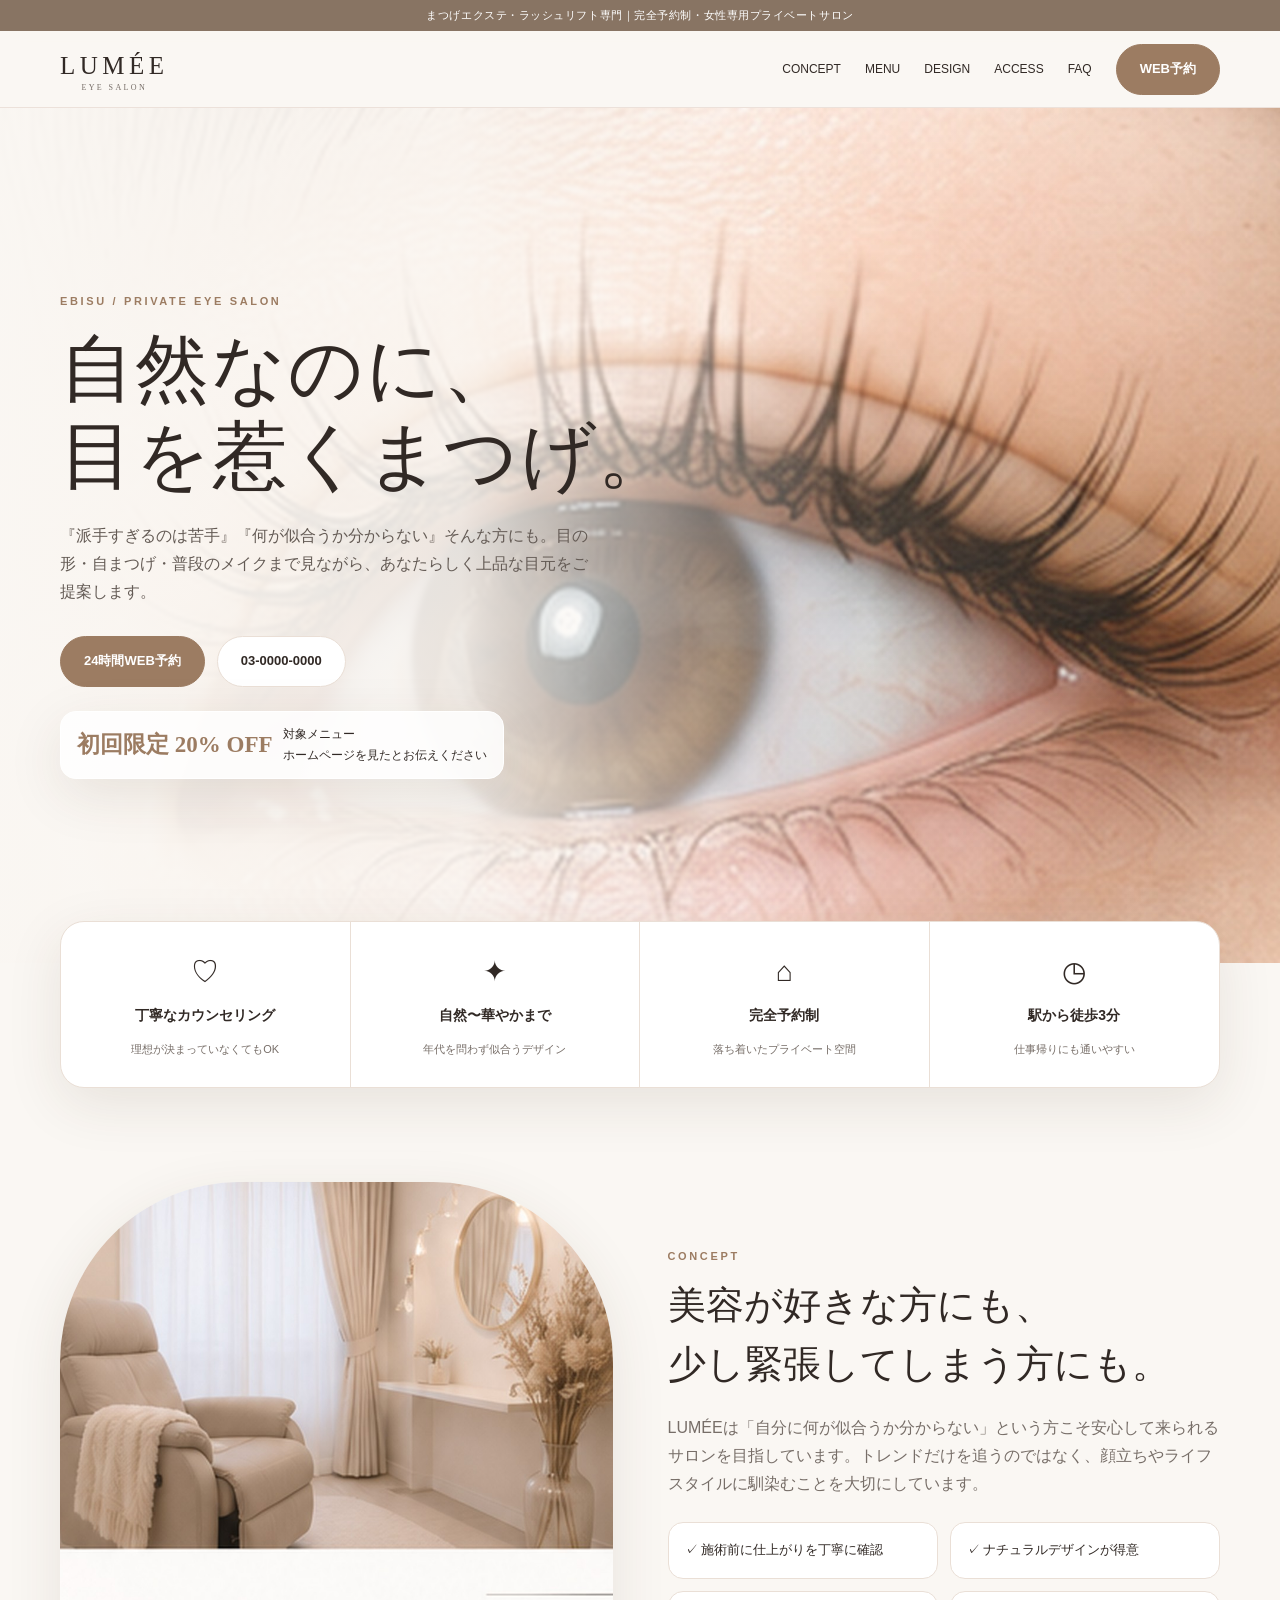
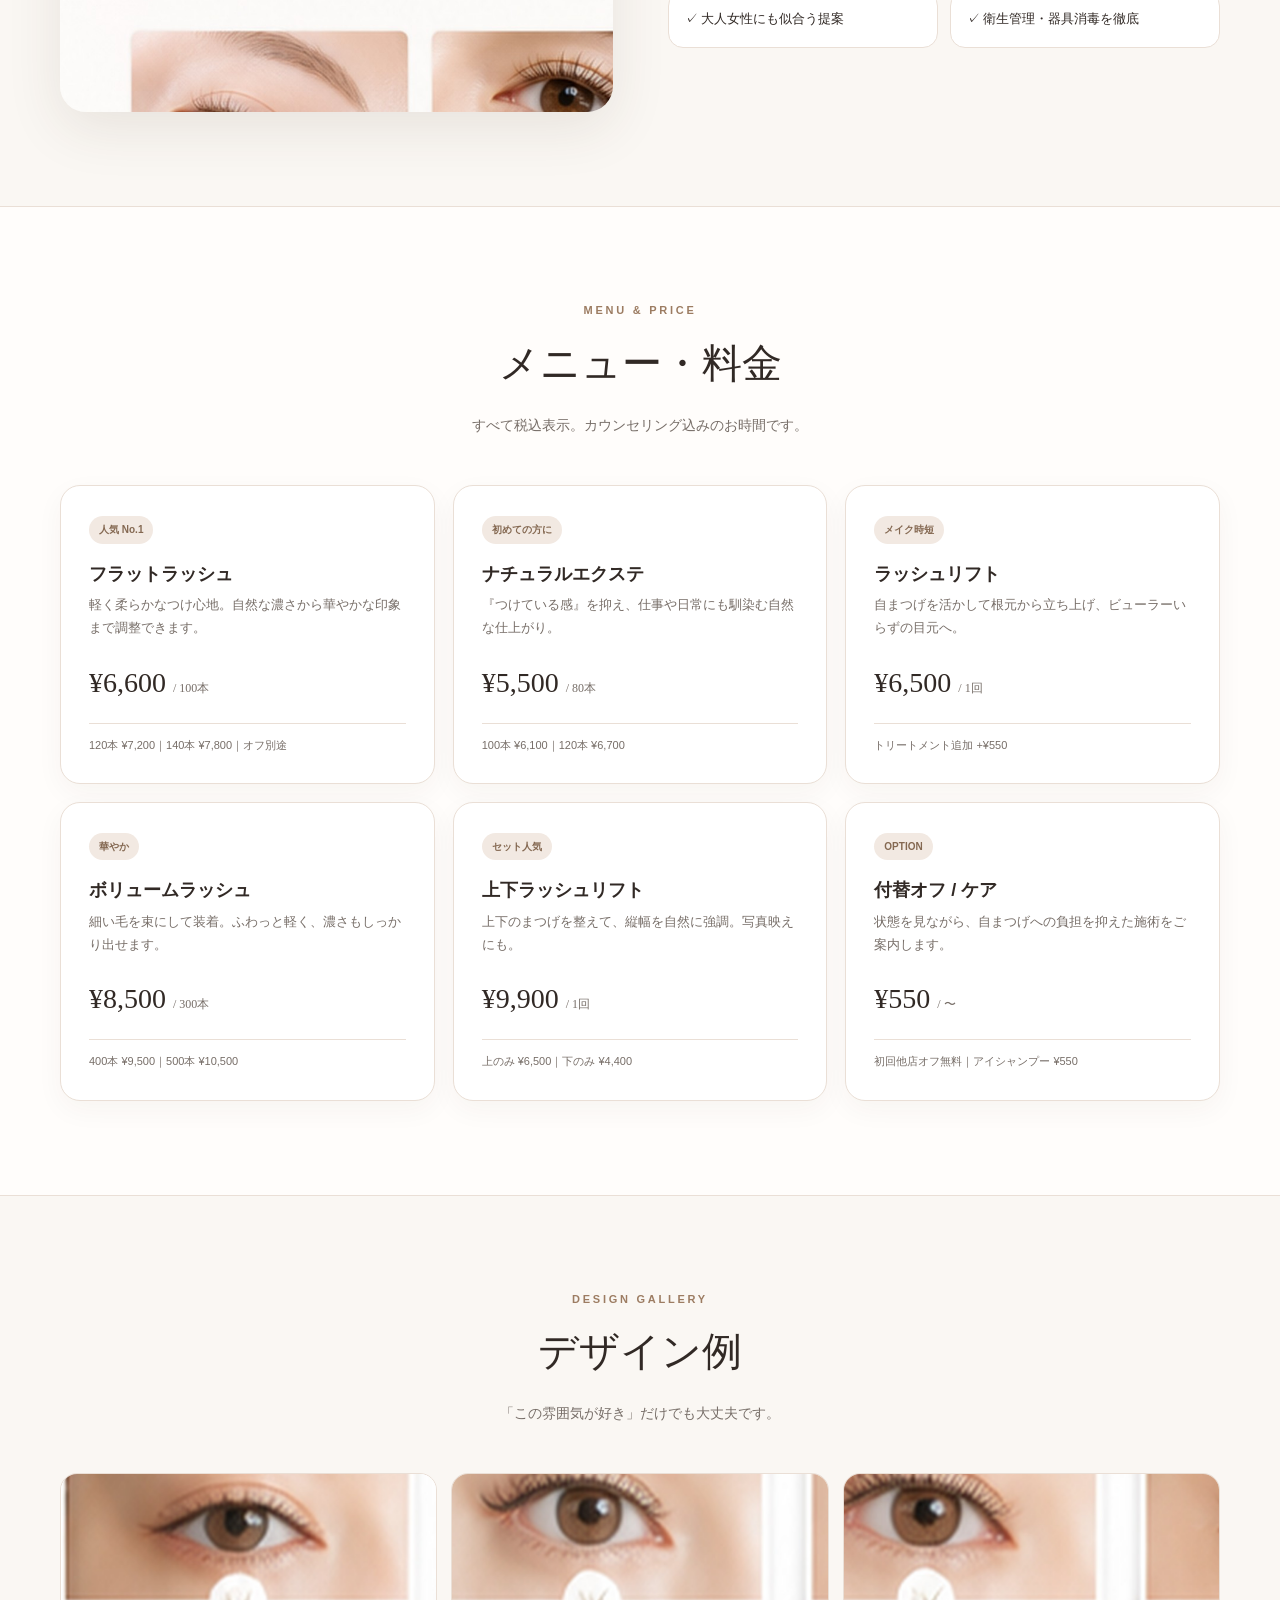
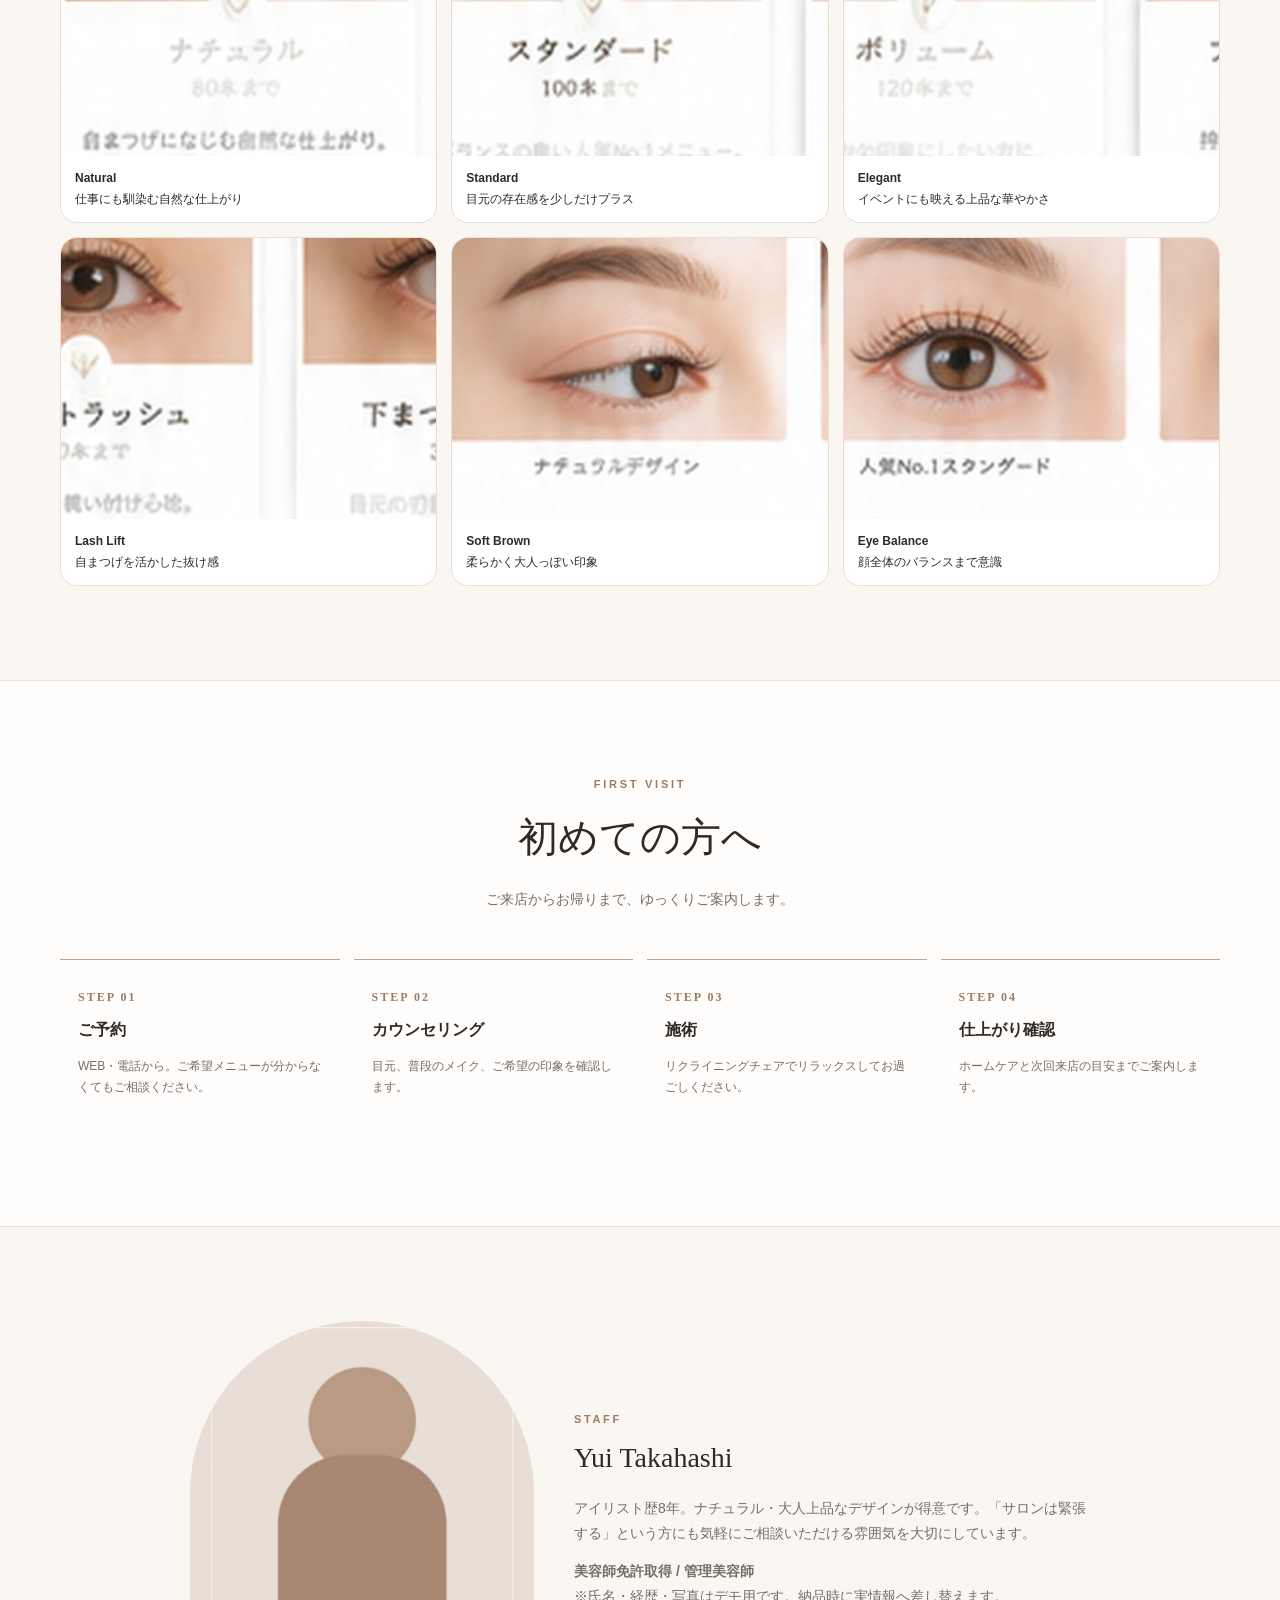
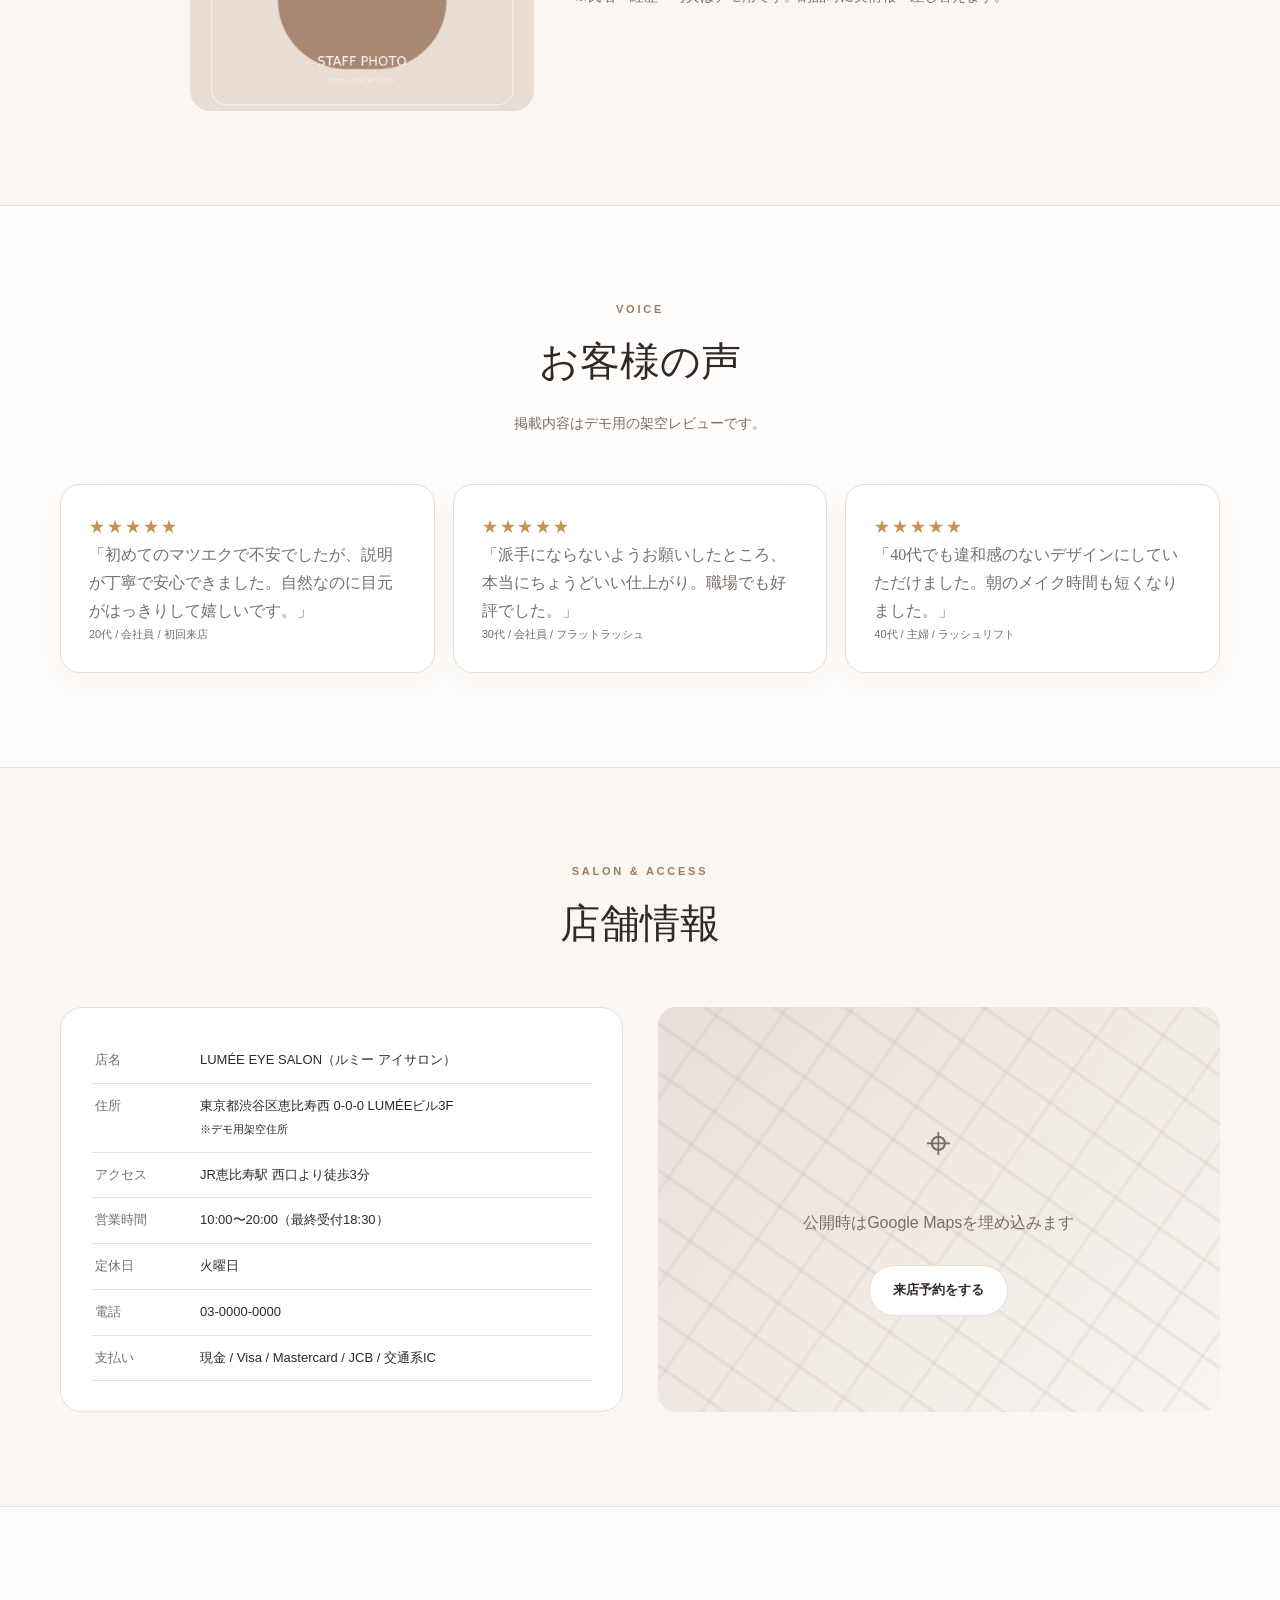
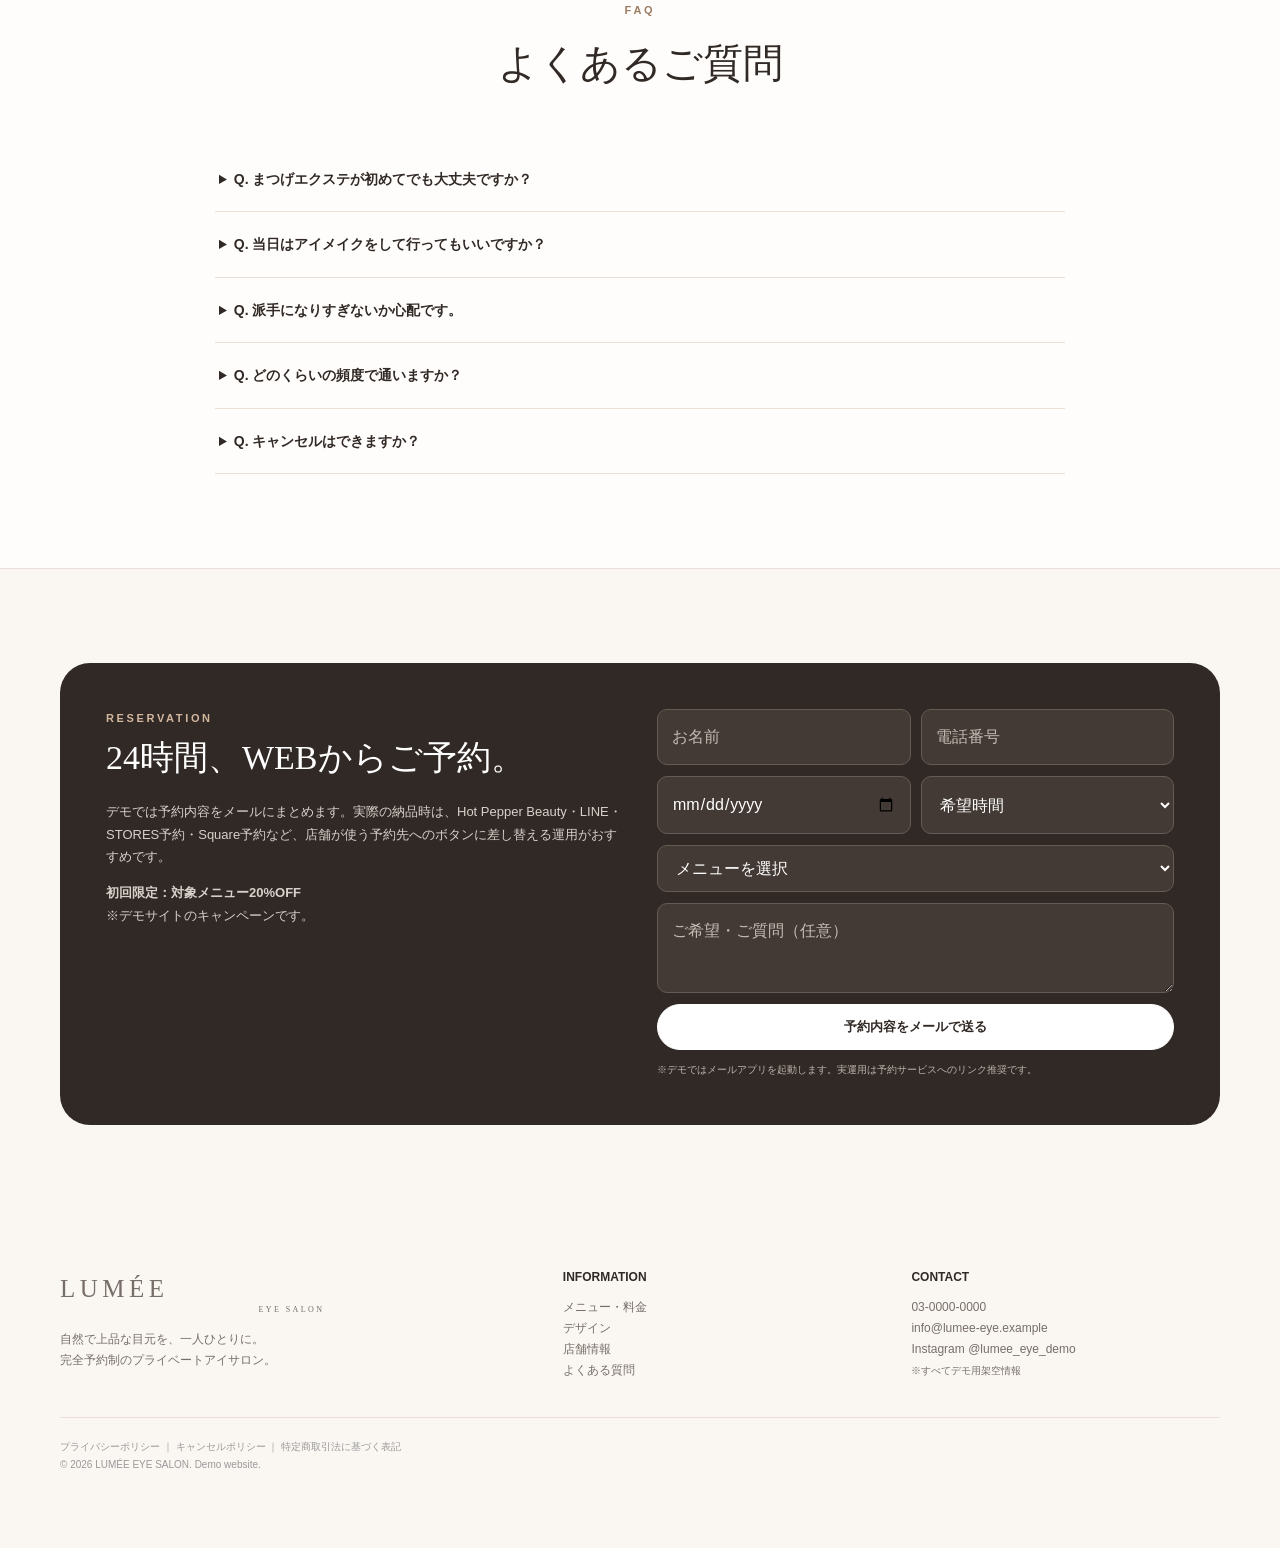
==== index.html @ dbe432da "Add files via upload" ====
<!DOCTYPE html><html lang="ja"><head><meta charset="utf-8"><meta name="viewport" content="width=device-width,initial-scale=1"><title>LUMÉE</title><meta name="description" content=""><meta name="theme-color" content="#f7f2ed"><link rel="icon" href="assets/favicon.svg"><link rel="stylesheet" href="styles.css"></head><body>
<div class="topbar">まつげエクステ・ラッシュリフト専門｜完全予約制・女性専用プライベートサロン</div>
<header><div class="container nav"><a class="logo" href="#top"><span data-brand-name>LUMÉE</span><small data-brand-sub>EYE SALON</small></a><nav class="links"><a href="#concept">CONCEPT</a><a href="#menu">MENU</a><a href="#design">DESIGN</a><a href="#access">ACCESS</a><a href="#faq">FAQ</a><a class="btn gold" data-booking href="#reserve">WEB予約</a></nav></div></header>
<main id="top">
<section class="hero"><div class="hero-content"><div class="eyebrow" data-hero-eyebrow></div><h1 data-hero-title></h1><p data-hero-text></p><div class="hero-actions"><a class="btn gold" data-booking href="#reserve">24時間WEB予約</a><a class="btn light" data-phone href="tel:0300000000">03-0000-0000</a></div><div class="offer"><strong data-offer></strong><span>対象メニュー<br>ホームページを見たとお伝えください</span></div></div></section>
<div class="container quick"><div class="quick-grid"><div class="quick-item"><div class="icon">♡</div><b>丁寧なカウンセリング</b><span>理想が決まっていなくてもOK</span></div><div class="quick-item"><div class="icon">✦</div><b>自然〜華やかまで</b><span>年代を問わず似合うデザイン</span></div><div class="quick-item"><div class="icon">⌂</div><b>完全予約制</b><span>落ち着いたプライベート空間</span></div><div class="quick-item"><div class="icon">◷</div><b>駅から徒歩3分</b><span>仕事帰りにも通いやすい</span></div></div></div>
<section id="concept"><div class="container concept"><img src="assets/salon-interior.jpg" alt="落ち着いたサロン内装のイメージ"><div><div class="eyebrow">CONCEPT</div><h2>美容が好きな方にも、<br>少し緊張してしまう方にも。</h2><p>LUMÉEは「自分に何が似合うか分からない」という方こそ安心して来られるサロンを目指しています。トレンドだけを追うのではなく、顔立ちやライフスタイルに馴染むことを大切にしています。</p><div class="points"><div class="point">✓ 施術前に仕上がりを丁寧に確認</div><div class="point">✓ ナチュラルデザインが得意</div><div class="point">✓ 大人女性にも似合う提案</div><div class="point">✓ 衛生管理・器具消毒を徹底</div></div></div></div></section>
<section id="menu" class="alt"><div class="container"><div class="head"><div class="en">MENU & PRICE</div><h2>メニュー・料金</h2><p>すべて税込表示。カウンセリング込みのお時間です。</p></div><div class="menu-grid" id="menuGrid"></div></div></section>
<section id="design"><div class="container"><div class="head"><div class="en">DESIGN GALLERY</div><h2>デザイン例</h2><p>「この雰囲気が好き」だけでも大丈夫です。</p></div><div class="gallery"><figure><img src="assets/gallery-1.jpg" alt="自然なまつげデザイン"><figcaption><b>Natural</b>仕事にも馴染む自然な仕上がり</figcaption></figure><figure><img src="assets/gallery-2.jpg" alt="上品なまつげデザイン"><figcaption><b>Standard</b>目元の存在感を少しだけプラス</figcaption></figure><figure><img src="assets/gallery-3.jpg" alt="華やかなまつげデザイン"><figcaption><b>Elegant</b>イベントにも映える上品な華やかさ</figcaption></figure><figure><img src="assets/gallery-4.jpg" alt="ラッシュリフト例"><figcaption><b>Lash Lift</b>自まつげを活かした抜け感</figcaption></figure><figure><img src="assets/gallery-5.jpg" alt="大人向けまつげデザイン"><figcaption><b>Soft Brown</b>柔らかく大人っぽい印象</figcaption></figure><figure><img src="assets/gallery-6.jpg" alt="上下まつげデザイン"><figcaption><b>Eye Balance</b>顔全体のバランスまで意識</figcaption></figure></div></div></section>
<section class="alt"><div class="container"><div class="head"><div class="en">FIRST VISIT</div><h2>初めての方へ</h2><p>ご来店からお帰りまで、ゆっくりご案内します。</p></div><div class="flow"><div class="step"><strong>STEP 01</strong><h3>ご予約</h3><p>WEB・電話から。ご希望メニューが分からなくてもご相談ください。</p></div><div class="step"><strong>STEP 02</strong><h3>カウンセリング</h3><p>目元、普段のメイク、ご希望の印象を確認します。</p></div><div class="step"><strong>STEP 03</strong><h3>施術</h3><p>リクライニングチェアでリラックスしてお過ごしください。</p></div><div class="step"><strong>STEP 04</strong><h3>仕上がり確認</h3><p>ホームケアと次回来店の目安までご案内します。</p></div></div></div></section>
<section><div class="container staff"><img src="assets/staff-placeholder.jpg" alt="スタッフ写真の仮画像"><div><div class="eyebrow">STAFF</div><h3>Yui Takahashi</h3><p>アイリスト歴8年。ナチュラル・大人上品なデザインが得意です。「サロンは緊張する」という方にも気軽にご相談いただける雰囲気を大切にしています。</p><p><b>美容師免許取得 / 管理美容師</b><br>※氏名・経歴・写真はデモ用です。納品時に実情報へ差し替えます。</p></div></div></section>
<section class="alt"><div class="container"><div class="head"><div class="en">VOICE</div><h2>お客様の声</h2><p>掲載内容はデモ用の架空レビューです。</p></div><div class="voices" id="reviewGrid"></div></div></section>
<section id="access"><div class="container"><div class="head"><div class="en">SALON & ACCESS</div><h2>店舗情報</h2></div><div class="info-grid"><div class="info-box"><table class="info-table"><tr><th>店名</th><td data-shop-name></td></tr><tr><th>住所</th><td><span data-address></span><br><small>※デモ用架空住所</small></td></tr><tr><th>アクセス</th><td data-station></td></tr><tr><th>営業時間</th><td data-hours></td></tr><tr><th>定休日</th><td data-closed></td></tr><tr><th>電話</th><td><a data-phone href="#"></a></td></tr><tr><th>支払い</th><td data-payment></td></tr></table></div><div class="map"><div class="map-inner"><div class="pin">⌖</div><b data-station></b><br><span>公開時はGoogle Mapsを埋め込みます</span><br><br><a class="btn light" data-booking href="#reserve">来店予約をする</a></div></div></div></div></section>
<section id="faq" class="alt"><div class="container"><div class="head"><div class="en">FAQ</div><h2>よくあるご質問</h2></div><div class="faq" id="faqList"></div></div></section>
<section id="reserve"><div class="container reserve-wrap"><div><div class="eyebrow" style="color:#d3b79f">RESERVATION</div><h2>24時間、WEBからご予約。</h2><p>デモでは予約内容をメールにまとめます。実際の納品時は、Hot Pepper Beauty・LINE・STORES予約・Square予約など、店舗が使う予約先へのボタンに差し替える運用がおすすめです。</p><p><b>初回限定：対象メニュー20%OFF</b><br>※デモサイトのキャンペーンです。</p></div><form id="bookingForm"><div class="field"><input id="name" required placeholder="お名前"><input id="tel" required placeholder="電話番号"></div><div class="field"><input id="date" required type="date"><select id="time" required><option value="">希望時間</option><option>10:00</option><option>11:30</option><option>13:00</option><option>14:30</option><option>16:00</option><option>17:30</option><option>19:00</option></select></div><select id="service" required><option value="">メニューを選択</option><option>相談して決めたい</option><option>フラットラッシュ</option><option>ナチュラルエクステ</option><option>ラッシュリフト</option><option>ボリュームラッシュ</option><option>上下ラッシュリフト</option></select><textarea id="note" placeholder="ご希望・ご質問（任意）"></textarea><button class="btn" type="submit">予約内容をメールで送る</button><div class="notice">※デモではメールアプリを起動します。実運用は予約サービスへのリンク推奨です。</div></form></div></section>
</main>
<footer><div class="container foot"><div><a class="logo" href="#top"><span data-brand-name></span><small data-brand-sub></small></a><p>自然で上品な目元を、一人ひとりに。<br>完全予約制のプライベートアイサロン。</p></div><div><h4>INFORMATION</h4><a href="#menu">メニュー・料金</a><br><a href="#design">デザイン</a><br><a href="#access">店舗情報</a><br><a href="#faq">よくある質問</a></div><div><h4>CONTACT</h4><a data-phone href="#"></a><br><span data-email></span><br>Instagram <span data-instagram></span><br><small>※すべてデモ用架空情報</small></div></div><div class="container copy"><a href="privacy.html">プライバシーポリシー</a> ｜ キャンセルポリシー ｜ 特定商取引法に基づく表記<br>© 2026 LUMÉE EYE SALON. Demo website.</div></footer>
<div class="mobilebar"><a data-phone href="#">電話で相談</a><a data-booking href="#reserve">WEB予約</a></div>
<script src="site-config.js"></script><script src="app.js"></script></body></html>
---- styles.css ----
:root{--bg:#faf7f3;--paper:#fffdfb;--ink:#312925;--muted:#776e68;--line:#eadfd6;--gold:#9c7c62;--gold2:#bfa58f;--soft:#f2e9e2;--shadow:0 16px 55px rgba(70,48,34,.10)}
*{box-sizing:border-box}html{scroll-behavior:smooth}body{margin:0;background:var(--bg);color:var(--ink);font-family:-apple-system,BlinkMacSystemFont,"Hiragino Sans","Yu Gothic",Meiryo,sans-serif;line-height:1.75}img{max-width:100%;display:block}a{text-decoration:none;color:inherit}.container{width:min(1160px,calc(100% - 36px));margin:auto}.topbar{background:#887463;color:white;text-align:center;font-size:11px;padding:6px 12px;letter-spacing:.05em}header{position:sticky;top:0;z-index:50;background:rgba(250,247,243,.94);backdrop-filter:blur(12px);border-bottom:1px solid rgba(234,223,214,.85)}.nav{height:76px;display:flex;align-items:center;justify-content:space-between;gap:20px}.logo{font-family:Georgia,"Times New Roman",serif;font-size:25px;letter-spacing:.18em;white-space:nowrap}.logo small{display:block;text-align:center;font-size:8px;letter-spacing:.30em;color:var(--muted);margin-top:-7px}.links{display:flex;align-items:center;gap:24px;font-size:12px}.links a:hover{color:var(--gold)}.btn{display:inline-flex;align-items:center;justify-content:center;gap:7px;padding:13px 23px;border-radius:999px;background:var(--ink);color:white;font-size:13px;font-weight:700;border:1px solid var(--ink);transition:.2s}.btn:hover{transform:translateY(-1px);opacity:.92}.btn.light{background:white;color:var(--ink);border-color:var(--line)}.btn.gold{background:var(--gold);border-color:var(--gold)}
.hero{position:relative;min-height:670px;display:flex;align-items:center;overflow:hidden;background:#ead9cb}.hero:before{content:"";position:absolute;inset:0;background:url('assets/hero-eyelash.jpg') 60% 45%/cover no-repeat}.hero:after{content:"";position:absolute;inset:0;background:linear-gradient(90deg,rgba(250,247,243,.98) 0%,rgba(250,247,243,.90) 36%,rgba(250,247,243,.14) 66%,rgba(250,247,243,0) 100%)}.hero-content{position:relative;z-index:2;width:min(1160px,calc(100% - 36px));margin:auto;padding:90px 0}.eyebrow{font-size:11px;letter-spacing:.24em;color:var(--gold);font-weight:800}h1,h2,.serif{font-family:Georgia,"Yu Mincho","Hiragino Mincho ProN",serif;font-weight:400}h1{font-size:clamp(42px,6vw,74px);line-height:1.18;margin:14px 0 22px;letter-spacing:.02em}.hero p{max-width:540px;color:#645b55;font-size:16px}.hero-actions{display:flex;gap:12px;flex-wrap:wrap;margin-top:30px}.offer{display:inline-flex;align-items:center;gap:10px;background:rgba(255,255,255,.84);border:1px solid white;border-radius:16px;padding:12px 16px;margin-top:24px;font-size:12px;box-shadow:var(--shadow)}.offer strong{font-family:Georgia,serif;font-size:23px;color:var(--gold)}
.quick{margin-top:-42px;position:relative;z-index:3}.quick-grid{background:white;border-radius:24px;box-shadow:var(--shadow);display:grid;grid-template-columns:repeat(4,1fr);overflow:hidden;border:1px solid var(--line)}.quick-item{padding:25px;text-align:center;border-right:1px solid var(--line)}.quick-item:last-child{border-right:none}.icon{font-size:28px}.quick-item b{display:block;font-size:14px;margin:7px 0}.quick-item span{font-size:11px;color:var(--muted)}section{padding:94px 0}.head{text-align:center;margin-bottom:48px}.head .en{font-size:11px;letter-spacing:.25em;color:var(--gold);font-weight:800}.head h2{font-size:40px;margin:8px 0 6px}.head p{color:var(--muted);font-size:14px}.concept{display:grid;grid-template-columns:1fr 1fr;gap:55px;align-items:center}.concept img{height:530px;width:100%;object-fit:cover;border-radius:180px 180px 26px 26px;box-shadow:var(--shadow)}.concept h2{font-size:38px;line-height:1.55;margin:10px 0 20px}.concept p{color:var(--muted)}.points{display:grid;grid-template-columns:1fr 1fr;gap:12px;margin-top:24px}.point{background:white;border:1px solid var(--line);border-radius:15px;padding:16px;font-size:13px}.alt{background:var(--paper);border-top:1px solid var(--line);border-bottom:1px solid var(--line)}.menu-grid{display:grid;grid-template-columns:repeat(3,1fr);gap:18px}.card{background:white;border:1px solid var(--line);border-radius:20px;padding:28px;box-shadow:0 9px 28px rgba(70,48,34,.045)}.tag{display:inline-block;background:var(--soft);color:#846851;border-radius:999px;padding:5px 10px;font-size:10px;font-weight:700}.card h3{margin:15px 0 4px;font-size:18px}.card p{font-size:13px;color:var(--muted);margin:0}.price{font-family:Georgia,serif;font-size:28px;margin-top:18px}.price small{font-family:inherit;font-size:12px;color:var(--muted)}.option{font-size:11px;color:var(--muted);border-top:1px solid var(--line);margin-top:16px;padding-top:12px}
.gallery{display:grid;grid-template-columns:repeat(3,1fr);gap:14px}.gallery figure{margin:0;background:white;border:1px solid var(--line);border-radius:17px;overflow:hidden}.gallery img{aspect-ratio:4/3;object-fit:cover;width:100%}.gallery figcaption{padding:12px 14px;font-size:12px}.gallery b{display:block}.flow{display:grid;grid-template-columns:repeat(4,1fr);gap:14px}.step{border-top:1px solid var(--gold2);padding:22px 18px}.step strong{font-family:Georgia,serif;color:var(--gold);font-size:12px;letter-spacing:.17em}.step h3{font-size:16px;margin:6px 0}.step p{font-size:12px;color:var(--muted)}.staff{display:grid;grid-template-columns:.8fr 1.2fr;gap:40px;align-items:center;max-width:900px;margin:auto}.staff img{height:390px;width:100%;object-fit:cover;border-radius:200px 200px 24px 24px}.staff h3{font-family:Georgia,"Yu Mincho",serif;font-size:28px;font-weight:400;margin:4px 0}.staff p{font-size:14px;color:var(--muted)}.voices{display:grid;grid-template-columns:repeat(3,1fr);gap:18px}.stars{color:#c39355;letter-spacing:.12em}.voice p{font-family:Georgia,"Yu Mincho",serif;font-size:16px}.meta{font-size:11px;color:var(--muted)}.info-grid{display:grid;grid-template-columns:1fr 1fr;gap:35px}.info-box{background:white;border:1px solid var(--line);border-radius:22px;padding:30px}.info-table{width:100%;border-collapse:collapse;font-size:13px}.info-table th,.info-table td{text-align:left;vertical-align:top;padding:11px 4px;border-bottom:1px solid var(--line)}.info-table th{width:105px;color:var(--muted);font-weight:500}.map{min-height:360px;border-radius:18px;background:linear-gradient(135deg,#e8dfd8,#f8f4f0);display:flex;align-items:center;justify-content:center;text-align:center;color:var(--muted);position:relative;overflow:hidden}.map:before{content:"";position:absolute;inset:0;background:repeating-linear-gradient(35deg,transparent 0 36px,rgba(151,126,105,.10) 37px 40px),repeating-linear-gradient(125deg,transparent 0 50px,rgba(151,126,105,.08) 51px 54px)}.map-inner{position:relative;z-index:2}.pin{font-size:44px}.faq{max-width:850px;margin:auto}details{border-bottom:1px solid var(--line);padding:20px 4px}summary{cursor:pointer;font-weight:700;font-size:14px}details p{color:var(--muted);font-size:13px;padding:0 12px 0 0}.reserve-wrap{background:#312925;color:white;border-radius:30px;padding:46px;display:grid;grid-template-columns:1fr 1fr;gap:34px}.reserve-wrap h2{font-size:34px;margin:0 0 12px}.reserve-wrap p{color:#d8d0cb;font-size:13px}form{display:grid;gap:11px}.field{display:grid;grid-template-columns:1fr 1fr;gap:10px}input,select,textarea{width:100%;padding:13px 14px;border:1px solid #665a54;border-radius:10px;background:#443a35;color:white;font:inherit}input::placeholder,textarea::placeholder{color:#c5bbb4}textarea{min-height:90px;resize:vertical}form .btn{background:white;color:var(--ink);border-color:white;cursor:pointer}.notice{font-size:10px;color:#bfb5af}footer{padding:48px 0 75px}.foot{display:grid;grid-template-columns:1.2fr .8fr .8fr;gap:40px;font-size:12px;color:var(--muted)}.foot h4{color:var(--ink);margin:0 0 9px}.copy{border-top:1px solid var(--line);margin-top:34px;padding-top:20px;font-size:10px;color:#999}.mobilebar{display:none}
@media(max-width:900px){.links a:not(.btn){display:none}.hero{min-height:600px}.hero:before{background-position:62% center}.hero:after{background:linear-gradient(90deg,rgba(250,247,243,.95),rgba(250,247,243,.73) 58%,rgba(250,247,243,.12))}.quick{margin-top:0}.quick-grid{grid-template-columns:1fr 1fr;border-radius:0}.quick-item:nth-child(2){border-right:none}.quick-item{border-bottom:1px solid var(--line)}.concept,.staff,.info-grid,.reserve-wrap{grid-template-columns:1fr}.menu-grid,.voices{grid-template-columns:1fr}.gallery{grid-template-columns:1fr 1fr}.flow{grid-template-columns:1fr 1fr}.concept img{height:430px}.reserve-wrap{padding:30px}.foot{grid-template-columns:1fr}.mobilebar{display:grid;grid-template-columns:1fr 1fr;position:fixed;z-index:70;bottom:0;left:0;right:0;box-shadow:0 -5px 20px rgba(40,30,25,.12)}.mobilebar a{text-align:center;padding:14px;background:white;font-size:12px;font-weight:700}.mobilebar a:last-child{background:var(--ink);color:white}body{padding-bottom:49px}}
@media(max-width:560px){h1{font-size:42px}.head h2{font-size:32px}.hero-content{padding:72px 0}.gallery,.flow,.points,.field{grid-template-columns:1fr}.hero:before{background-position:70% center}.hero p{max-width:360px}}
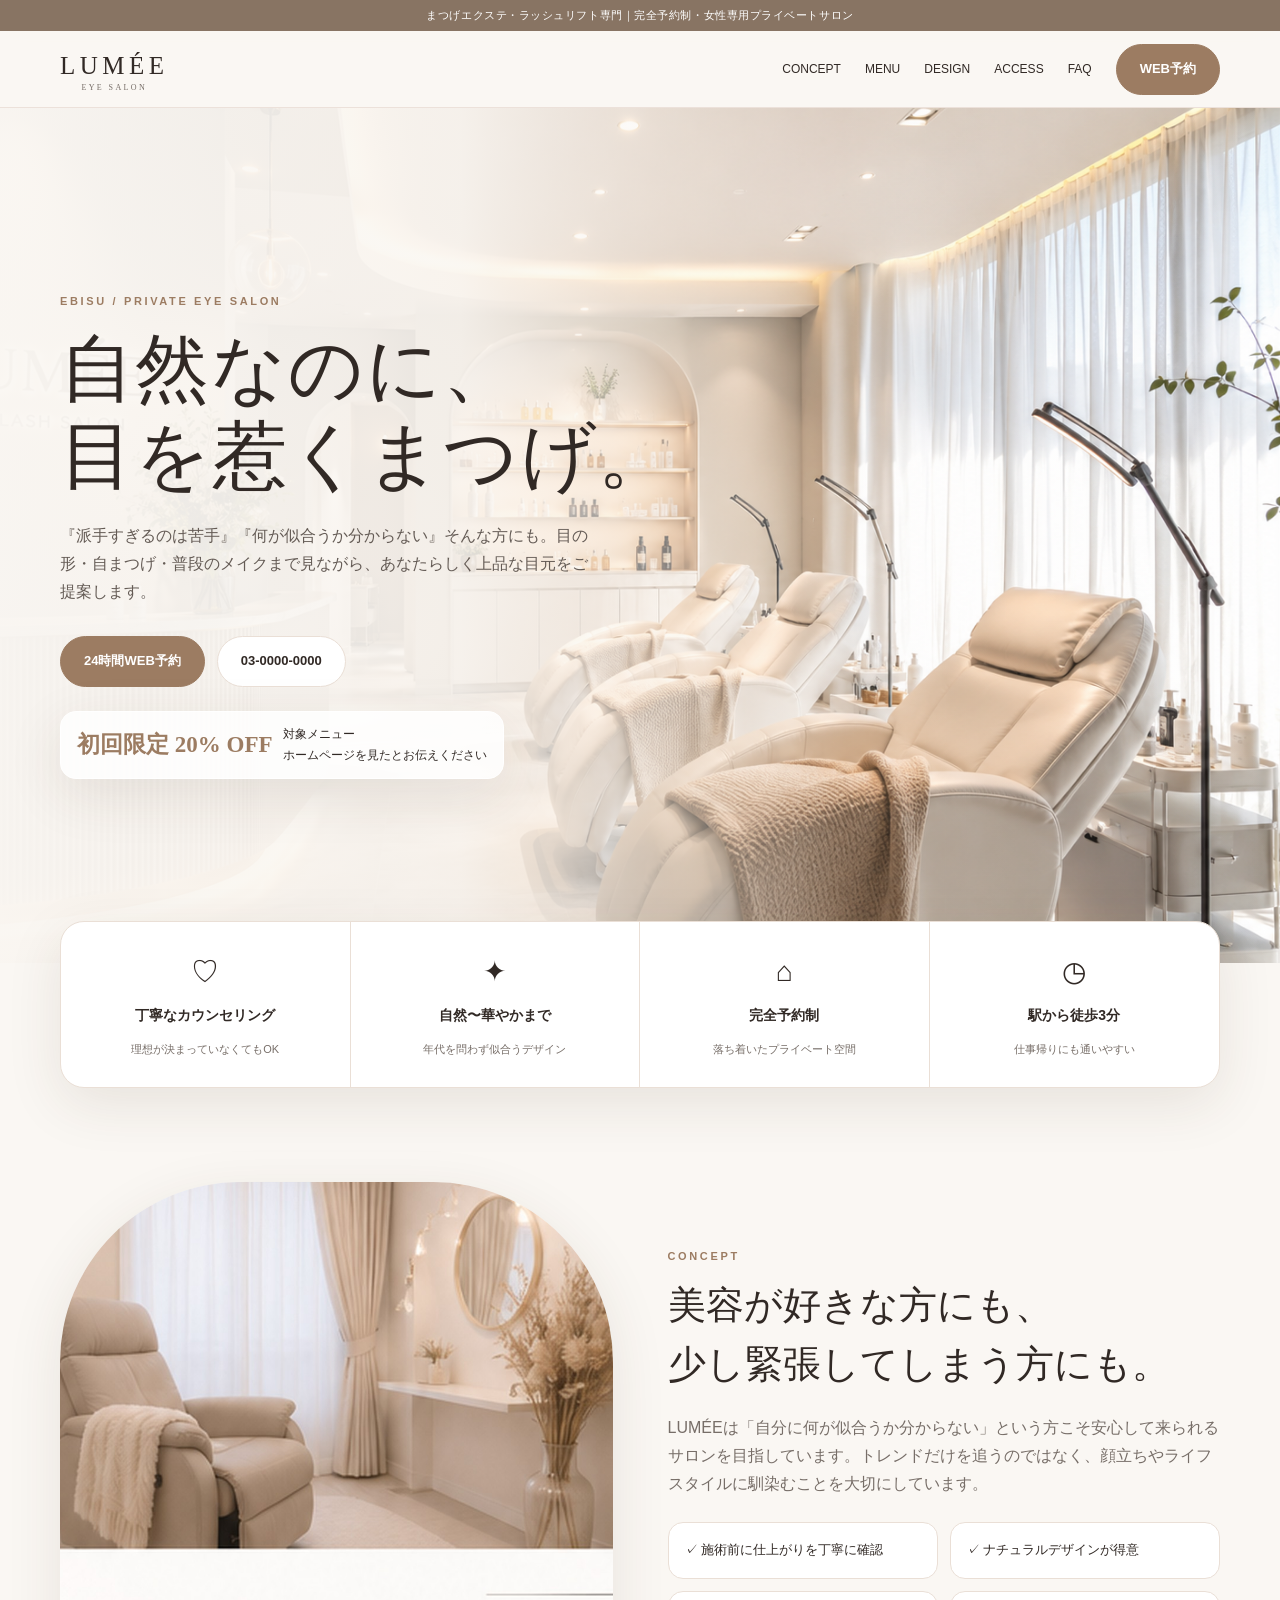
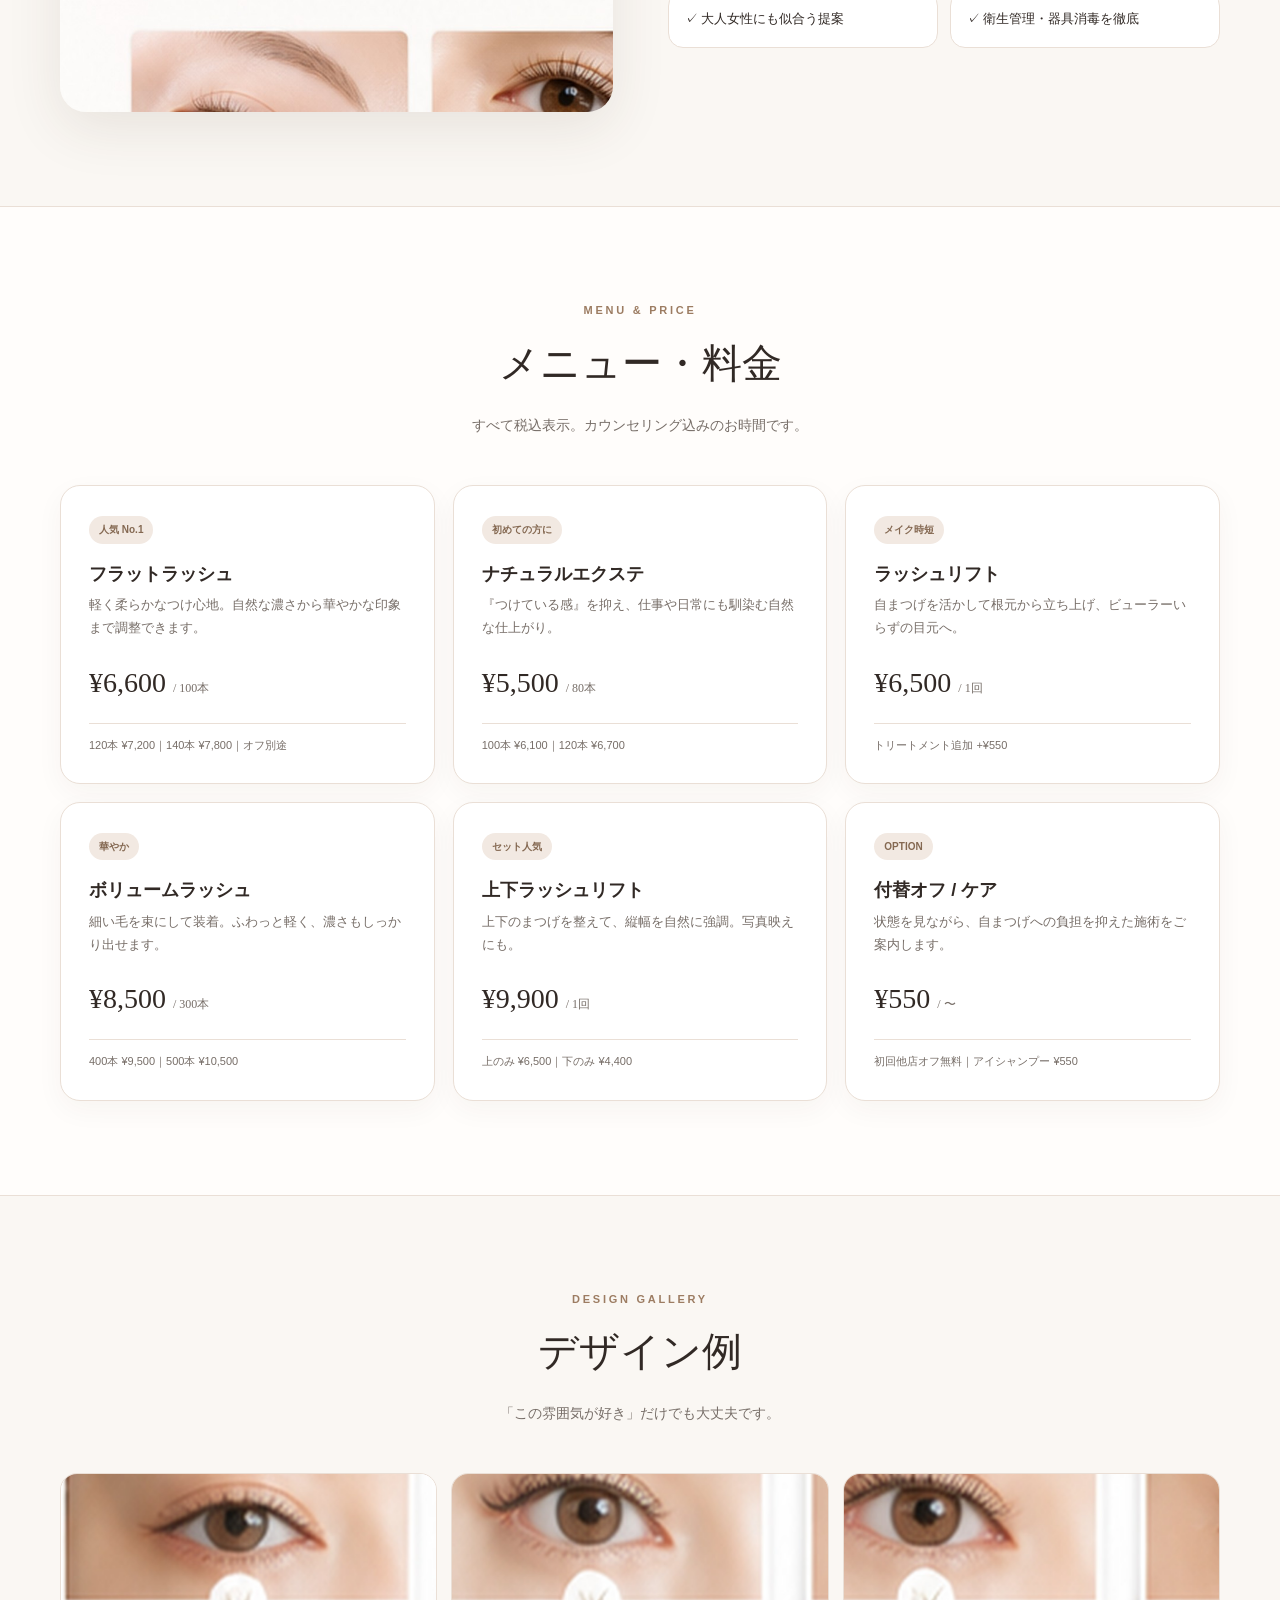
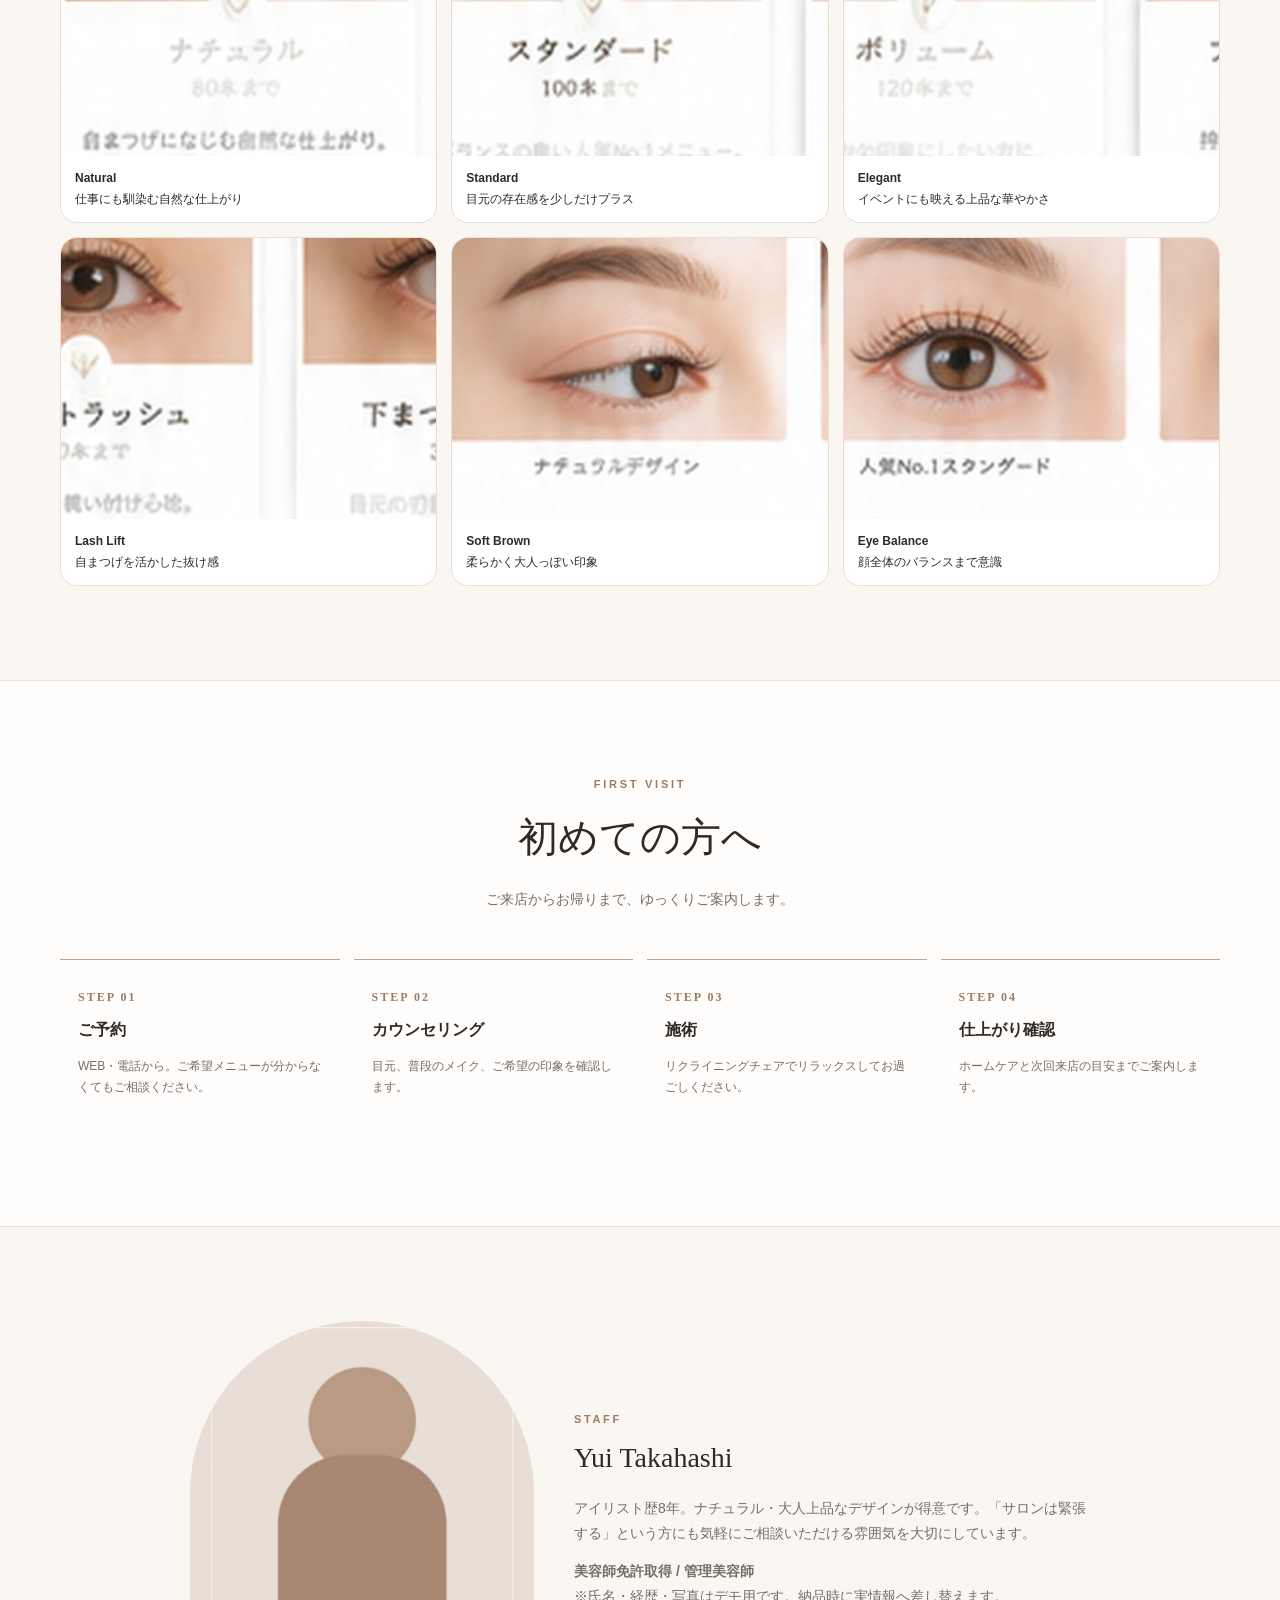
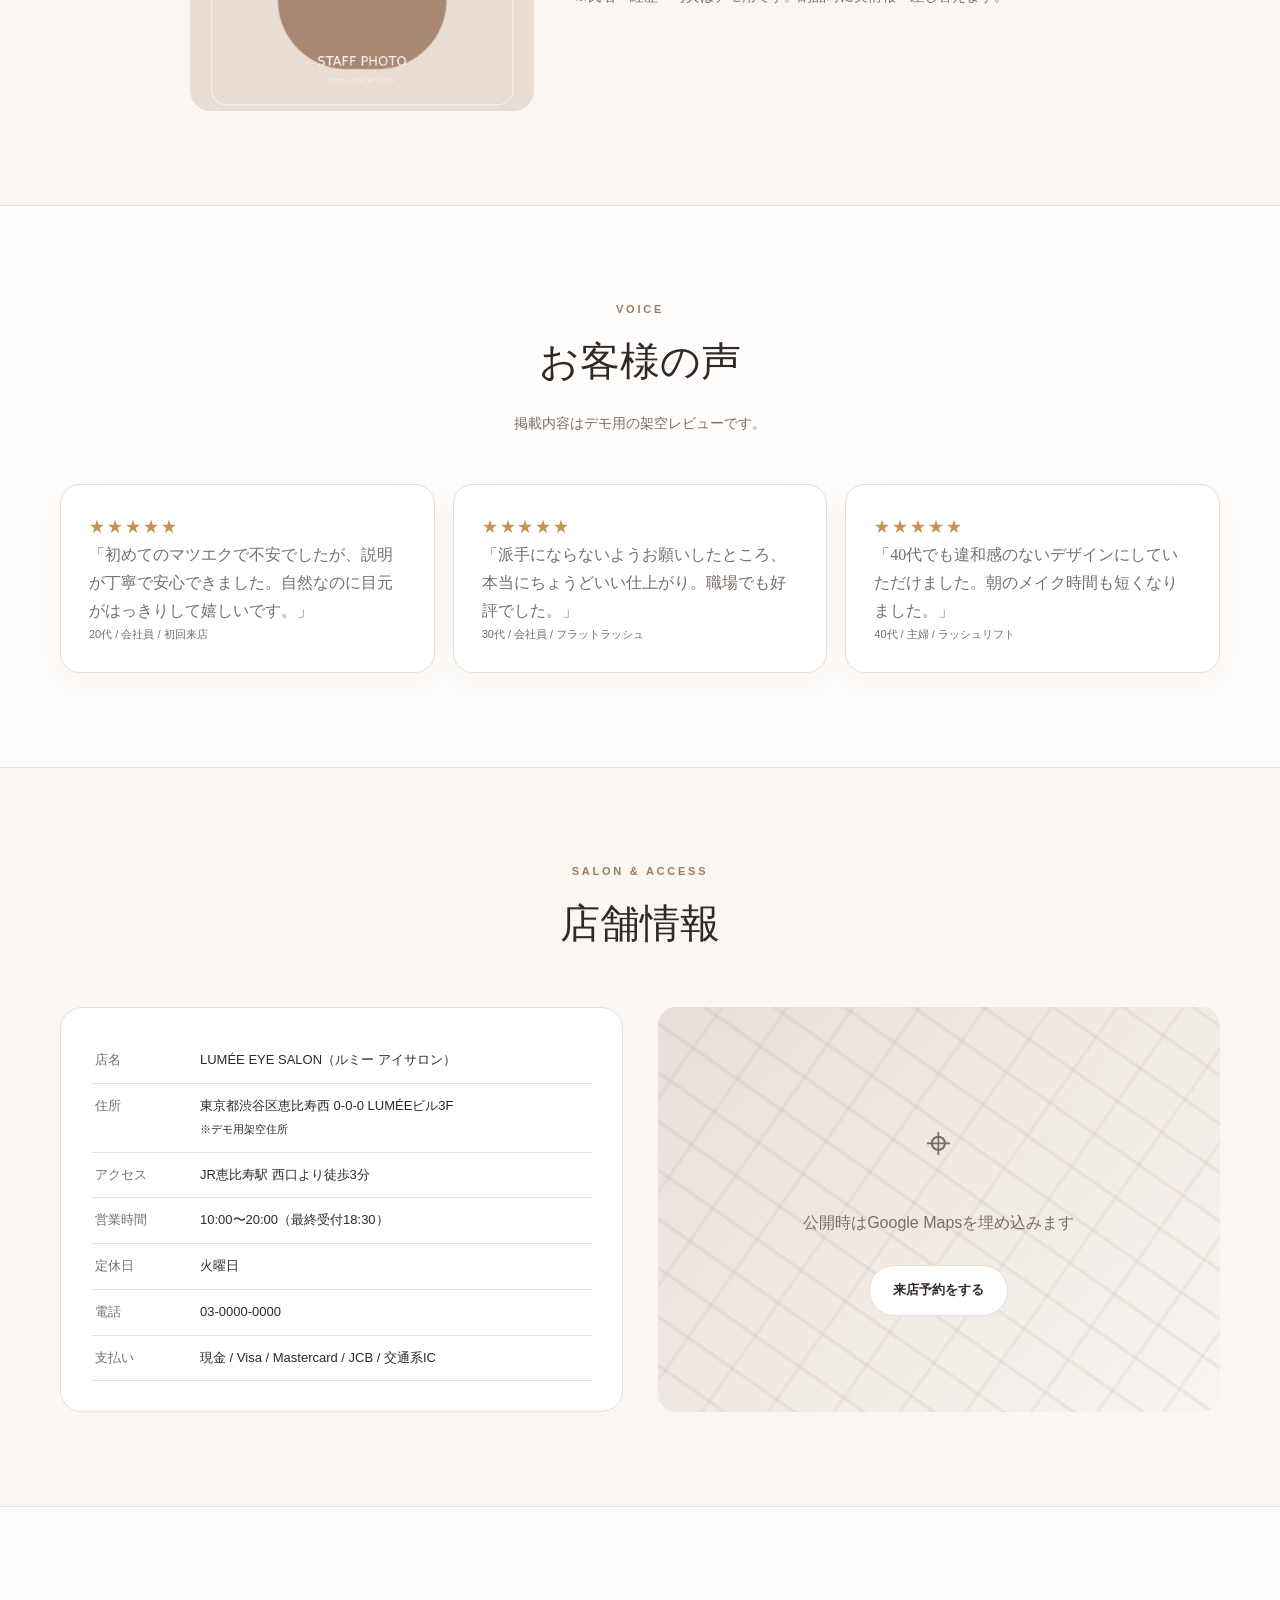
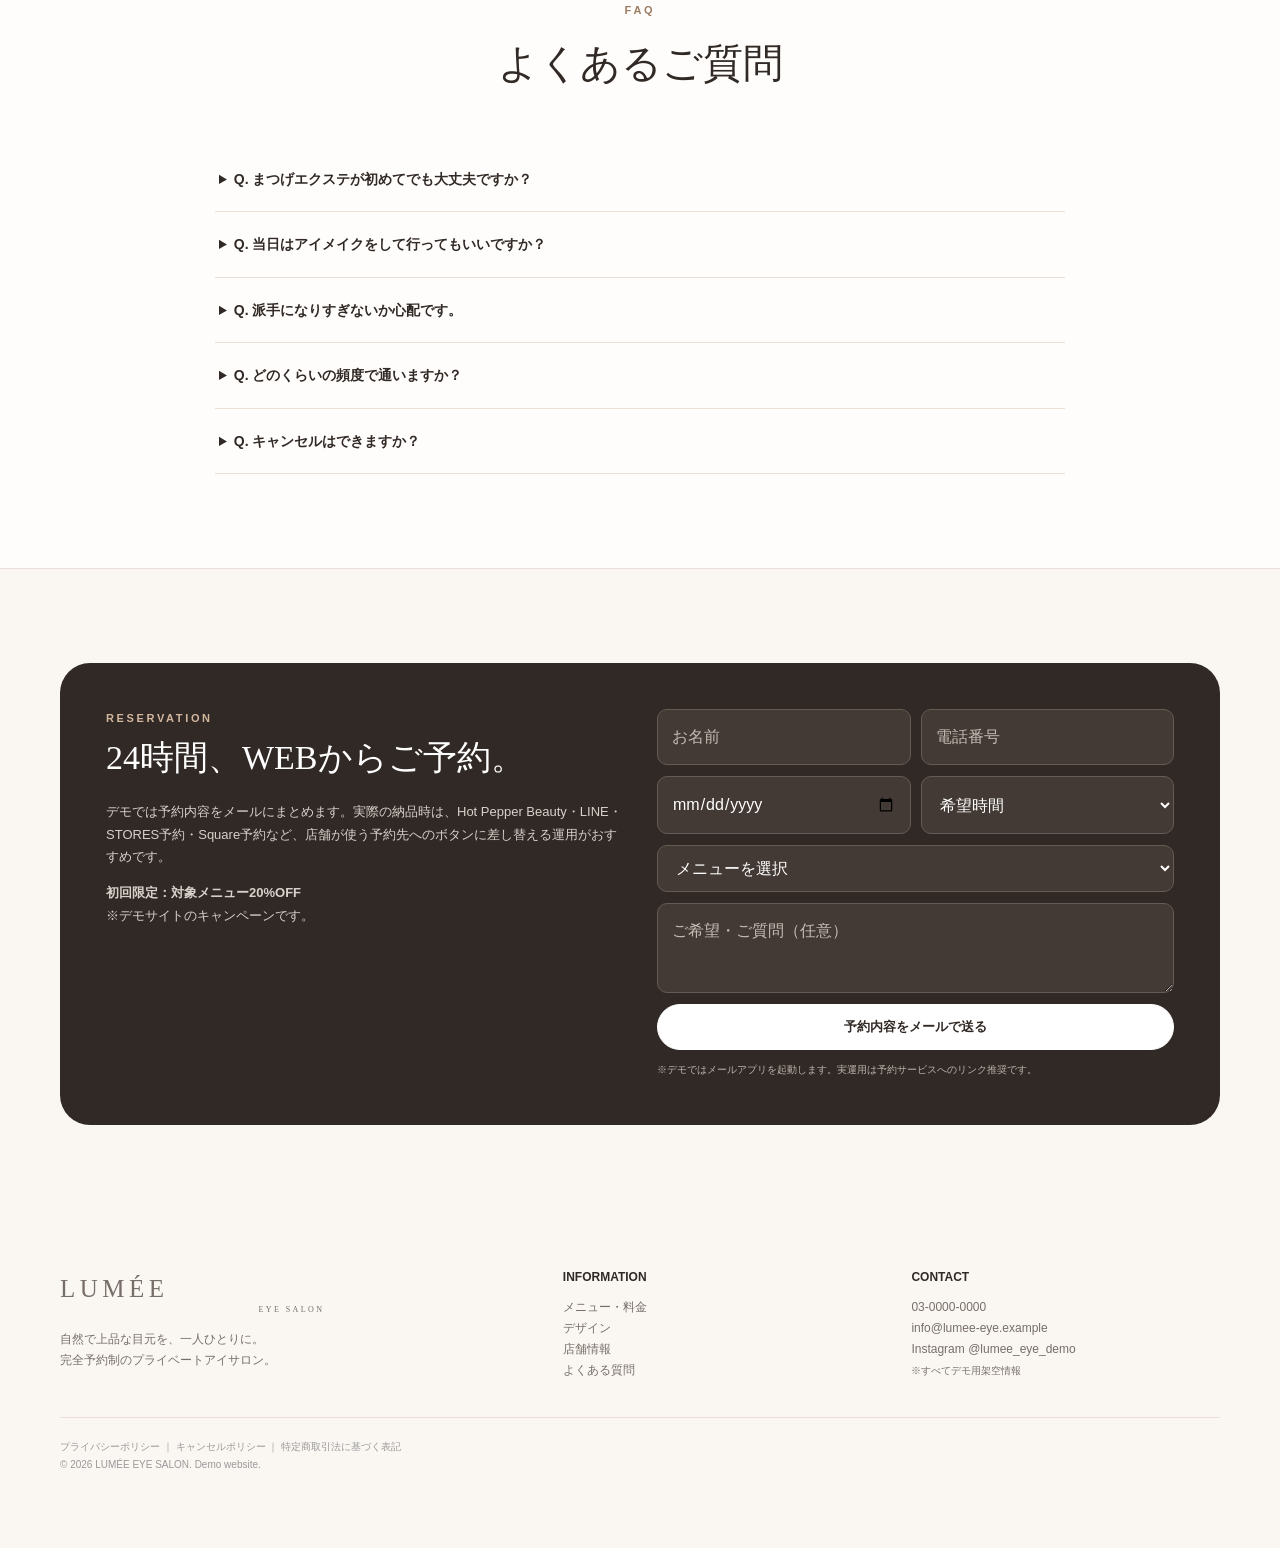
==== commit dffca3f3: "Update index.html" ====
--- a/index.html
+++ b/index.html
@@ -2,7 +2,7 @@
 <div class="topbar">まつげエクステ・ラッシュリフト専門｜完全予約制・女性専用プライベートサロン</div>
 <header><div class="container nav"><a class="logo" href="#top"><span data-brand-name>LUMÉE</span><small data-brand-sub>EYE SALON</small></a><nav class="links"><a href="#concept">CONCEPT</a><a href="#menu">MENU</a><a href="#design">DESIGN</a><a href="#access">ACCESS</a><a href="#faq">FAQ</a><a class="btn gold" data-booking href="#reserve">WEB予約</a></nav></div></header>
 <main id="top">
-<section class="hero"><div class="hero-content"><div class="eyebrow" data-hero-eyebrow></div><h1 data-hero-title></h1><p data-hero-text></p><div class="hero-actions"><a class="btn gold" data-booking href="#reserve">24時間WEB予約</a><a class="btn light" data-phone href="tel:0300000000">03-0000-0000</a></div><div class="offer"><strong data-offer></strong><span>対象メニュー<br>ホームページを見たとお伝えください</span></div></div></section>
+<section class="hero"><div class="hero-content"><div class="eyebrow" data-hero-eyebrow></div><h1 data-hero-title></h1><p data-hero-text></p><div class="hero-actions"><a class="btn gold" data-booking href="#reserve">24時間WEB予約</a><a class="btn light" data-phone href="tel:0341647777">03-4164-7777</a></div><div class="offer"><strong data-offer></strong><span>対象メニュー<br>ホームページを見たとお伝えください</span></div></div></section>
 <div class="container quick"><div class="quick-grid"><div class="quick-item"><div class="icon">♡</div><b>丁寧なカウンセリング</b><span>理想が決まっていなくてもOK</span></div><div class="quick-item"><div class="icon">✦</div><b>自然〜華やかまで</b><span>年代を問わず似合うデザイン</span></div><div class="quick-item"><div class="icon">⌂</div><b>完全予約制</b><span>落ち着いたプライベート空間</span></div><div class="quick-item"><div class="icon">◷</div><b>駅から徒歩3分</b><span>仕事帰りにも通いやすい</span></div></div></div>
 <section id="concept"><div class="container concept"><img src="assets/salon-interior.jpg" alt="落ち着いたサロン内装のイメージ"><div><div class="eyebrow">CONCEPT</div><h2>美容が好きな方にも、<br>少し緊張してしまう方にも。</h2><p>LUMÉEは「自分に何が似合うか分からない」という方こそ安心して来られるサロンを目指しています。トレンドだけを追うのではなく、顔立ちやライフスタイルに馴染むことを大切にしています。</p><div class="points"><div class="point">✓ 施術前に仕上がりを丁寧に確認</div><div class="point">✓ ナチュラルデザインが得意</div><div class="point">✓ 大人女性にも似合う提案</div><div class="point">✓ 衛生管理・器具消毒を徹底</div></div></div></div></section>
 <section id="menu" class="alt"><div class="container"><div class="head"><div class="en">MENU & PRICE</div><h2>メニュー・料金</h2><p>すべて税込表示。カウンセリング込みのお時間です。</p></div><div class="menu-grid" id="menuGrid"></div></div></section>
--- a/styles.css
+++ b/styles.css
@@ -1,6 +1,6 @@
 :root{--bg:#faf7f3;--paper:#fffdfb;--ink:#312925;--muted:#776e68;--line:#eadfd6;--gold:#9c7c62;--gold2:#bfa58f;--soft:#f2e9e2;--shadow:0 16px 55px rgba(70,48,34,.10)}
 *{box-sizing:border-box}html{scroll-behavior:smooth}body{margin:0;background:var(--bg);color:var(--ink);font-family:-apple-system,BlinkMacSystemFont,"Hiragino Sans","Yu Gothic",Meiryo,sans-serif;line-height:1.75}img{max-width:100%;display:block}a{text-decoration:none;color:inherit}.container{width:min(1160px,calc(100% - 36px));margin:auto}.topbar{background:#887463;color:white;text-align:center;font-size:11px;padding:6px 12px;letter-spacing:.05em}header{position:sticky;top:0;z-index:50;background:rgba(250,247,243,.94);backdrop-filter:blur(12px);border-bottom:1px solid rgba(234,223,214,.85)}.nav{height:76px;display:flex;align-items:center;justify-content:space-between;gap:20px}.logo{font-family:Georgia,"Times New Roman",serif;font-size:25px;letter-spacing:.18em;white-space:nowrap}.logo small{display:block;text-align:center;font-size:8px;letter-spacing:.30em;color:var(--muted);margin-top:-7px}.links{display:flex;align-items:center;gap:24px;font-size:12px}.links a:hover{color:var(--gold)}.btn{display:inline-flex;align-items:center;justify-content:center;gap:7px;padding:13px 23px;border-radius:999px;background:var(--ink);color:white;font-size:13px;font-weight:700;border:1px solid var(--ink);transition:.2s}.btn:hover{transform:translateY(-1px);opacity:.92}.btn.light{background:white;color:var(--ink);border-color:var(--line)}.btn.gold{background:var(--gold);border-color:var(--gold)}
-.hero{position:relative;min-height:670px;display:flex;align-items:center;overflow:hidden;background:#ead9cb}.hero:before{content:"";position:absolute;inset:0;background:url('assets/hero-eyelash.jpg') 60% 45%/cover no-repeat}.hero:after{content:"";position:absolute;inset:0;background:linear-gradient(90deg,rgba(250,247,243,.98) 0%,rgba(250,247,243,.90) 36%,rgba(250,247,243,.14) 66%,rgba(250,247,243,0) 100%)}.hero-content{position:relative;z-index:2;width:min(1160px,calc(100% - 36px));margin:auto;padding:90px 0}.eyebrow{font-size:11px;letter-spacing:.24em;color:var(--gold);font-weight:800}h1,h2,.serif{font-family:Georgia,"Yu Mincho","Hiragino Mincho ProN",serif;font-weight:400}h1{font-size:clamp(42px,6vw,74px);line-height:1.18;margin:14px 0 22px;letter-spacing:.02em}.hero p{max-width:540px;color:#645b55;font-size:16px}.hero-actions{display:flex;gap:12px;flex-wrap:wrap;margin-top:30px}.offer{display:inline-flex;align-items:center;gap:10px;background:rgba(255,255,255,.84);border:1px solid white;border-radius:16px;padding:12px 16px;margin-top:24px;font-size:12px;box-shadow:var(--shadow)}.offer strong{font-family:Georgia,serif;font-size:23px;color:var(--gold)}
+.hero{position:relative;min-height:670px;display:flex;align-items:center;overflow:hidden;background:#ead9cb}.hero:before{content:"";position:absolute;inset:0;background:url('assets/hero-eyelash.png') 60% 45%/cover no-repeat}.hero:after{content:"";position:absolute;inset:0;background:linear-gradient(90deg,rgba(250,247,243,.98) 0%,rgba(250,247,243,.90) 36%,rgba(250,247,243,.14) 66%,rgba(250,247,243,0) 100%)}.hero-content{position:relative;z-index:2;width:min(1160px,calc(100% - 36px));margin:auto;padding:90px 0}.eyebrow{font-size:11px;letter-spacing:.24em;color:var(--gold);font-weight:800}h1,h2,.serif{font-family:Georgia,"Yu Mincho","Hiragino Mincho ProN",serif;font-weight:400}h1{font-size:clamp(42px,6vw,74px);line-height:1.18;margin:14px 0 22px;letter-spacing:.02em}.hero p{max-width:540px;color:#645b55;font-size:16px}.hero-actions{display:flex;gap:12px;flex-wrap:wrap;margin-top:30px}.offer{display:inline-flex;align-items:center;gap:10px;background:rgba(255,255,255,.84);border:1px solid white;border-radius:16px;padding:12px 16px;margin-top:24px;font-size:12px;box-shadow:var(--shadow)}.offer strong{font-family:Georgia,serif;font-size:23px;color:var(--gold)}
 .quick{margin-top:-42px;position:relative;z-index:3}.quick-grid{background:white;border-radius:24px;box-shadow:var(--shadow);display:grid;grid-template-columns:repeat(4,1fr);overflow:hidden;border:1px solid var(--line)}.quick-item{padding:25px;text-align:center;border-right:1px solid var(--line)}.quick-item:last-child{border-right:none}.icon{font-size:28px}.quick-item b{display:block;font-size:14px;margin:7px 0}.quick-item span{font-size:11px;color:var(--muted)}section{padding:94px 0}.head{text-align:center;margin-bottom:48px}.head .en{font-size:11px;letter-spacing:.25em;color:var(--gold);font-weight:800}.head h2{font-size:40px;margin:8px 0 6px}.head p{color:var(--muted);font-size:14px}.concept{display:grid;grid-template-columns:1fr 1fr;gap:55px;align-items:center}.concept img{height:530px;width:100%;object-fit:cover;border-radius:180px 180px 26px 26px;box-shadow:var(--shadow)}.concept h2{font-size:38px;line-height:1.55;margin:10px 0 20px}.concept p{color:var(--muted)}.points{display:grid;grid-template-columns:1fr 1fr;gap:12px;margin-top:24px}.point{background:white;border:1px solid var(--line);border-radius:15px;padding:16px;font-size:13px}.alt{background:var(--paper);border-top:1px solid var(--line);border-bottom:1px solid var(--line)}.menu-grid{display:grid;grid-template-columns:repeat(3,1fr);gap:18px}.card{background:white;border:1px solid var(--line);border-radius:20px;padding:28px;box-shadow:0 9px 28px rgba(70,48,34,.045)}.tag{display:inline-block;background:var(--soft);color:#846851;border-radius:999px;padding:5px 10px;font-size:10px;font-weight:700}.card h3{margin:15px 0 4px;font-size:18px}.card p{font-size:13px;color:var(--muted);margin:0}.price{font-family:Georgia,serif;font-size:28px;margin-top:18px}.price small{font-family:inherit;font-size:12px;color:var(--muted)}.option{font-size:11px;color:var(--muted);border-top:1px solid var(--line);margin-top:16px;padding-top:12px}
 .gallery{display:grid;grid-template-columns:repeat(3,1fr);gap:14px}.gallery figure{margin:0;background:white;border:1px solid var(--line);border-radius:17px;overflow:hidden}.gallery img{aspect-ratio:4/3;object-fit:cover;width:100%}.gallery figcaption{padding:12px 14px;font-size:12px}.gallery b{display:block}.flow{display:grid;grid-template-columns:repeat(4,1fr);gap:14px}.step{border-top:1px solid var(--gold2);padding:22px 18px}.step strong{font-family:Georgia,serif;color:var(--gold);font-size:12px;letter-spacing:.17em}.step h3{font-size:16px;margin:6px 0}.step p{font-size:12px;color:var(--muted)}.staff{display:grid;grid-template-columns:.8fr 1.2fr;gap:40px;align-items:center;max-width:900px;margin:auto}.staff img{height:390px;width:100%;object-fit:cover;border-radius:200px 200px 24px 24px}.staff h3{font-family:Georgia,"Yu Mincho",serif;font-size:28px;font-weight:400;margin:4px 0}.staff p{font-size:14px;color:var(--muted)}.voices{display:grid;grid-template-columns:repeat(3,1fr);gap:18px}.stars{color:#c39355;letter-spacing:.12em}.voice p{font-family:Georgia,"Yu Mincho",serif;font-size:16px}.meta{font-size:11px;color:var(--muted)}.info-grid{display:grid;grid-template-columns:1fr 1fr;gap:35px}.info-box{background:white;border:1px solid var(--line);border-radius:22px;padding:30px}.info-table{width:100%;border-collapse:collapse;font-size:13px}.info-table th,.info-table td{text-align:left;vertical-align:top;padding:11px 4px;border-bottom:1px solid var(--line)}.info-table th{width:105px;color:var(--muted);font-weight:500}.map{min-height:360px;border-radius:18px;background:linear-gradient(135deg,#e8dfd8,#f8f4f0);display:flex;align-items:center;justify-content:center;text-align:center;color:var(--muted);position:relative;overflow:hidden}.map:before{content:"";position:absolute;inset:0;background:repeating-linear-gradient(35deg,transparent 0 36px,rgba(151,126,105,.10) 37px 40px),repeating-linear-gradient(125deg,transparent 0 50px,rgba(151,126,105,.08) 51px 54px)}.map-inner{position:relative;z-index:2}.pin{font-size:44px}.faq{max-width:850px;margin:auto}details{border-bottom:1px solid var(--line);padding:20px 4px}summary{cursor:pointer;font-weight:700;font-size:14px}details p{color:var(--muted);font-size:13px;padding:0 12px 0 0}.reserve-wrap{background:#312925;color:white;border-radius:30px;padding:46px;display:grid;grid-template-columns:1fr 1fr;gap:34px}.reserve-wrap h2{font-size:34px;margin:0 0 12px}.reserve-wrap p{color:#d8d0cb;font-size:13px}form{display:grid;gap:11px}.field{display:grid;grid-template-columns:1fr 1fr;gap:10px}input,select,textarea{width:100%;padding:13px 14px;border:1px solid #665a54;border-radius:10px;background:#443a35;color:white;font:inherit}input::placeholder,textarea::placeholder{color:#c5bbb4}textarea{min-height:90px;resize:vertical}form .btn{background:white;color:var(--ink);border-color:white;cursor:pointer}.notice{font-size:10px;color:#bfb5af}footer{padding:48px 0 75px}.foot{display:grid;grid-template-columns:1.2fr .8fr .8fr;gap:40px;font-size:12px;color:var(--muted)}.foot h4{color:var(--ink);margin:0 0 9px}.copy{border-top:1px solid var(--line);margin-top:34px;padding-top:20px;font-size:10px;color:#999}.mobilebar{display:none}
 @media(max-width:900px){.links a:not(.btn){display:none}.hero{min-height:600px}.hero:before{background-position:62% center}.hero:after{background:linear-gradient(90deg,rgba(250,247,243,.95),rgba(250,247,243,.73) 58%,rgba(250,247,243,.12))}.quick{margin-top:0}.quick-grid{grid-template-columns:1fr 1fr;border-radius:0}.quick-item:nth-child(2){border-right:none}.quick-item{border-bottom:1px solid var(--line)}.concept,.staff,.info-grid,.reserve-wrap{grid-template-columns:1fr}.menu-grid,.voices{grid-template-columns:1fr}.gallery{grid-template-columns:1fr 1fr}.flow{grid-template-columns:1fr 1fr}.concept img{height:430px}.reserve-wrap{padding:30px}.foot{grid-template-columns:1fr}.mobilebar{display:grid;grid-template-columns:1fr 1fr;position:fixed;z-index:70;bottom:0;left:0;right:0;box-shadow:0 -5px 20px rgba(40,30,25,.12)}.mobilebar a{text-align:center;padding:14px;background:white;font-size:12px;font-weight:700}.mobilebar a:last-child{background:var(--ink);color:white}body{padding-bottom:49px}}
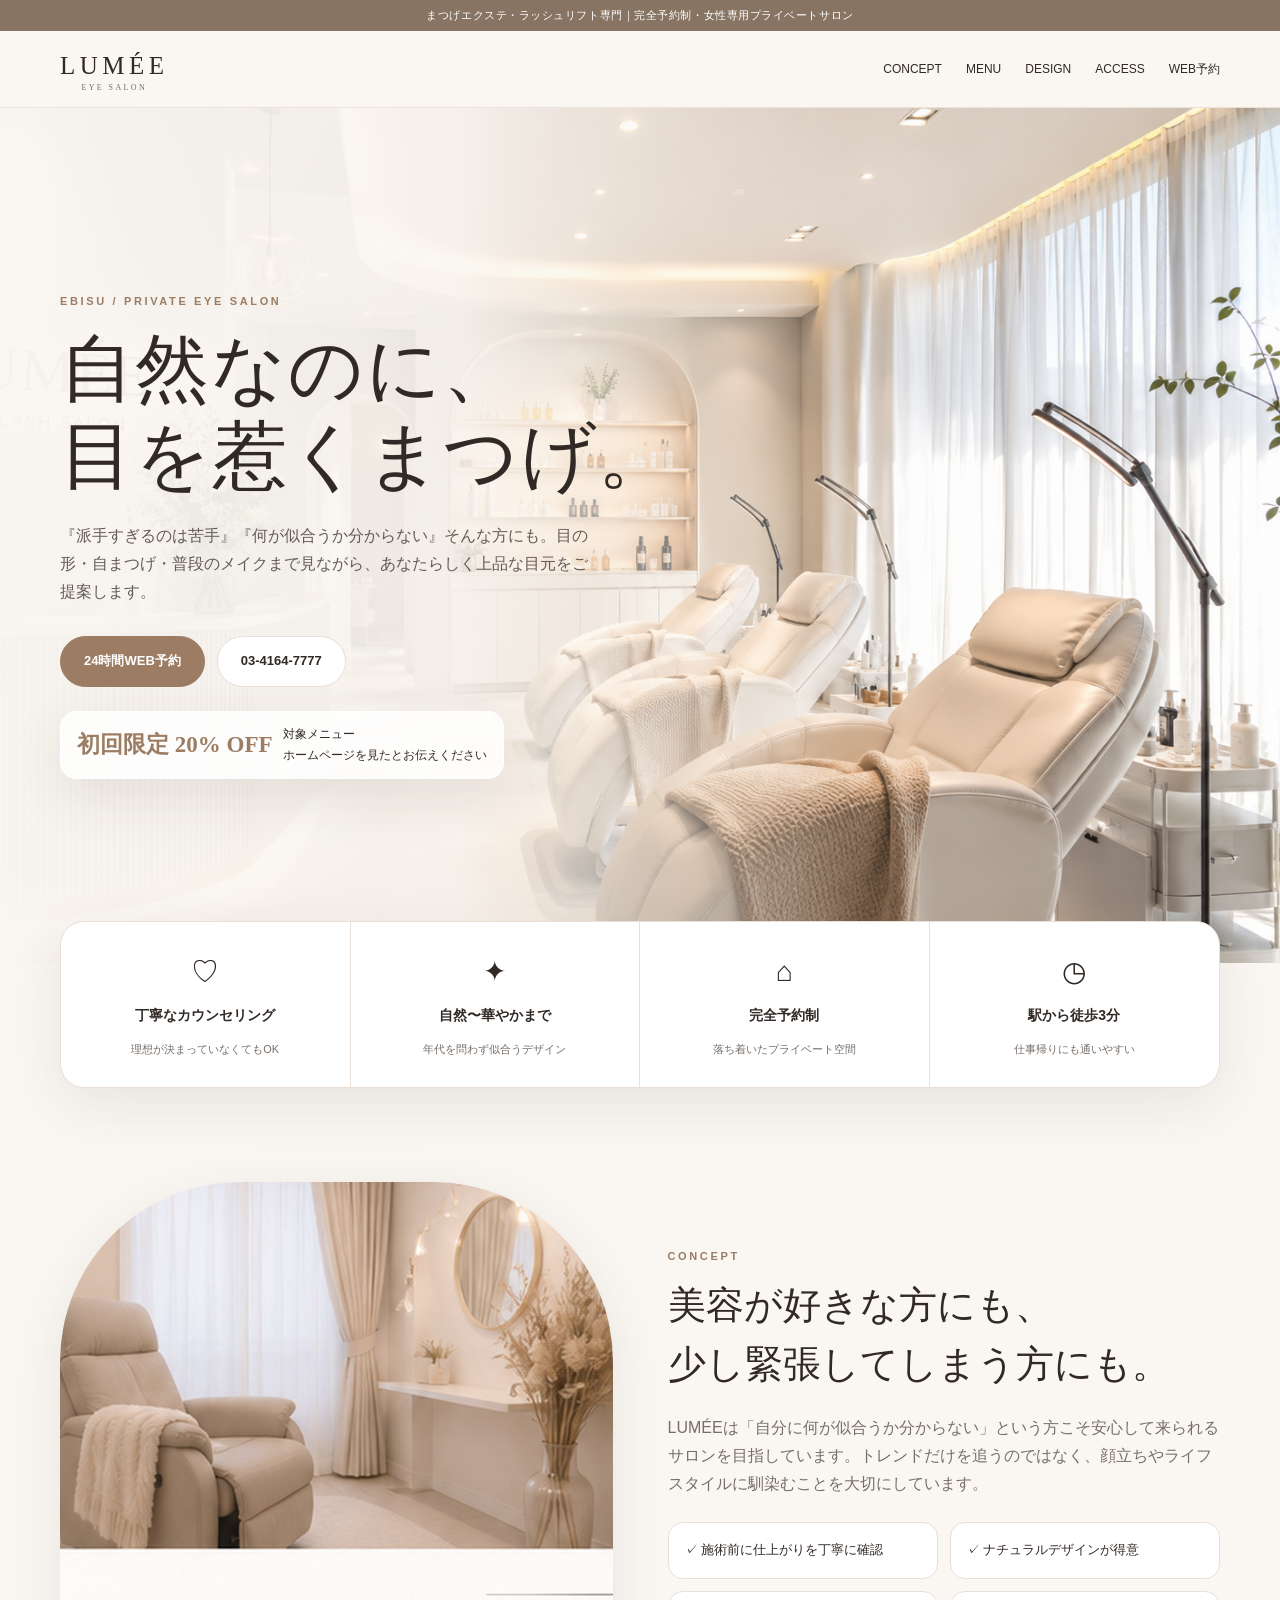
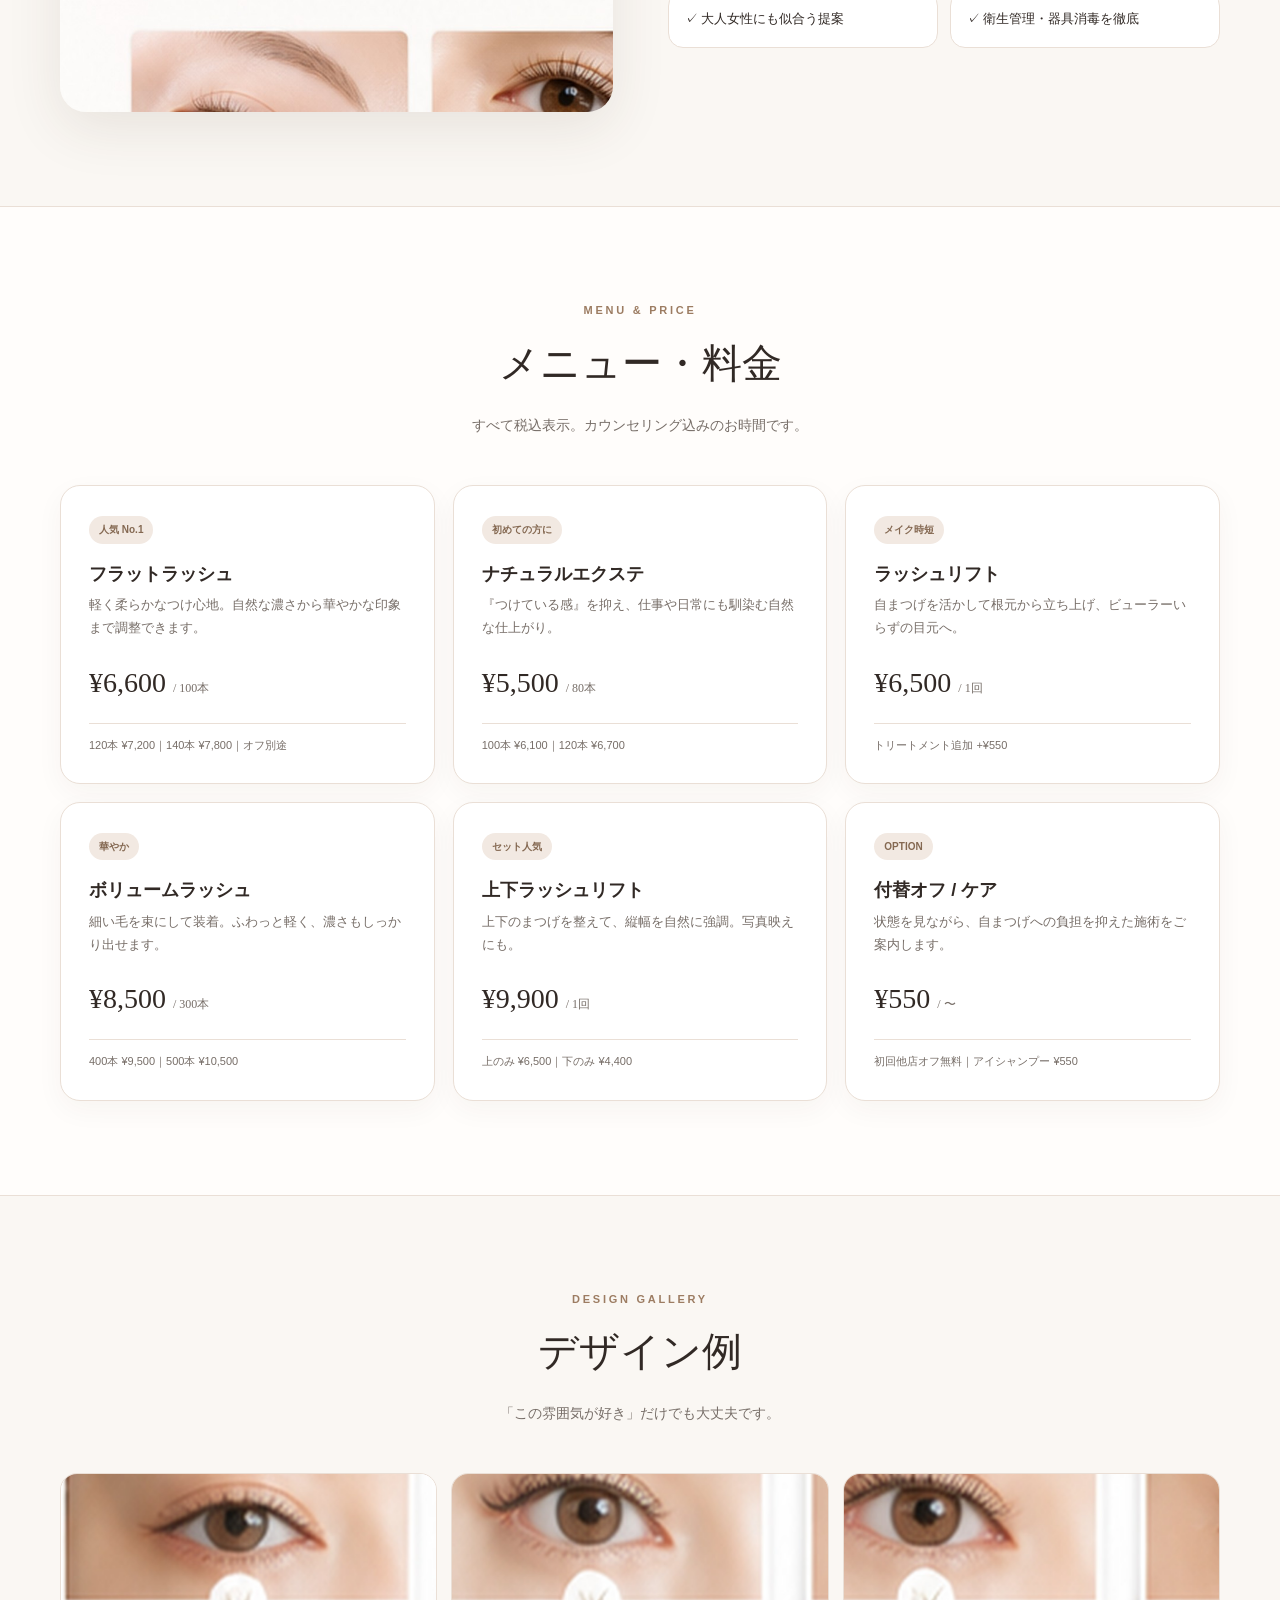
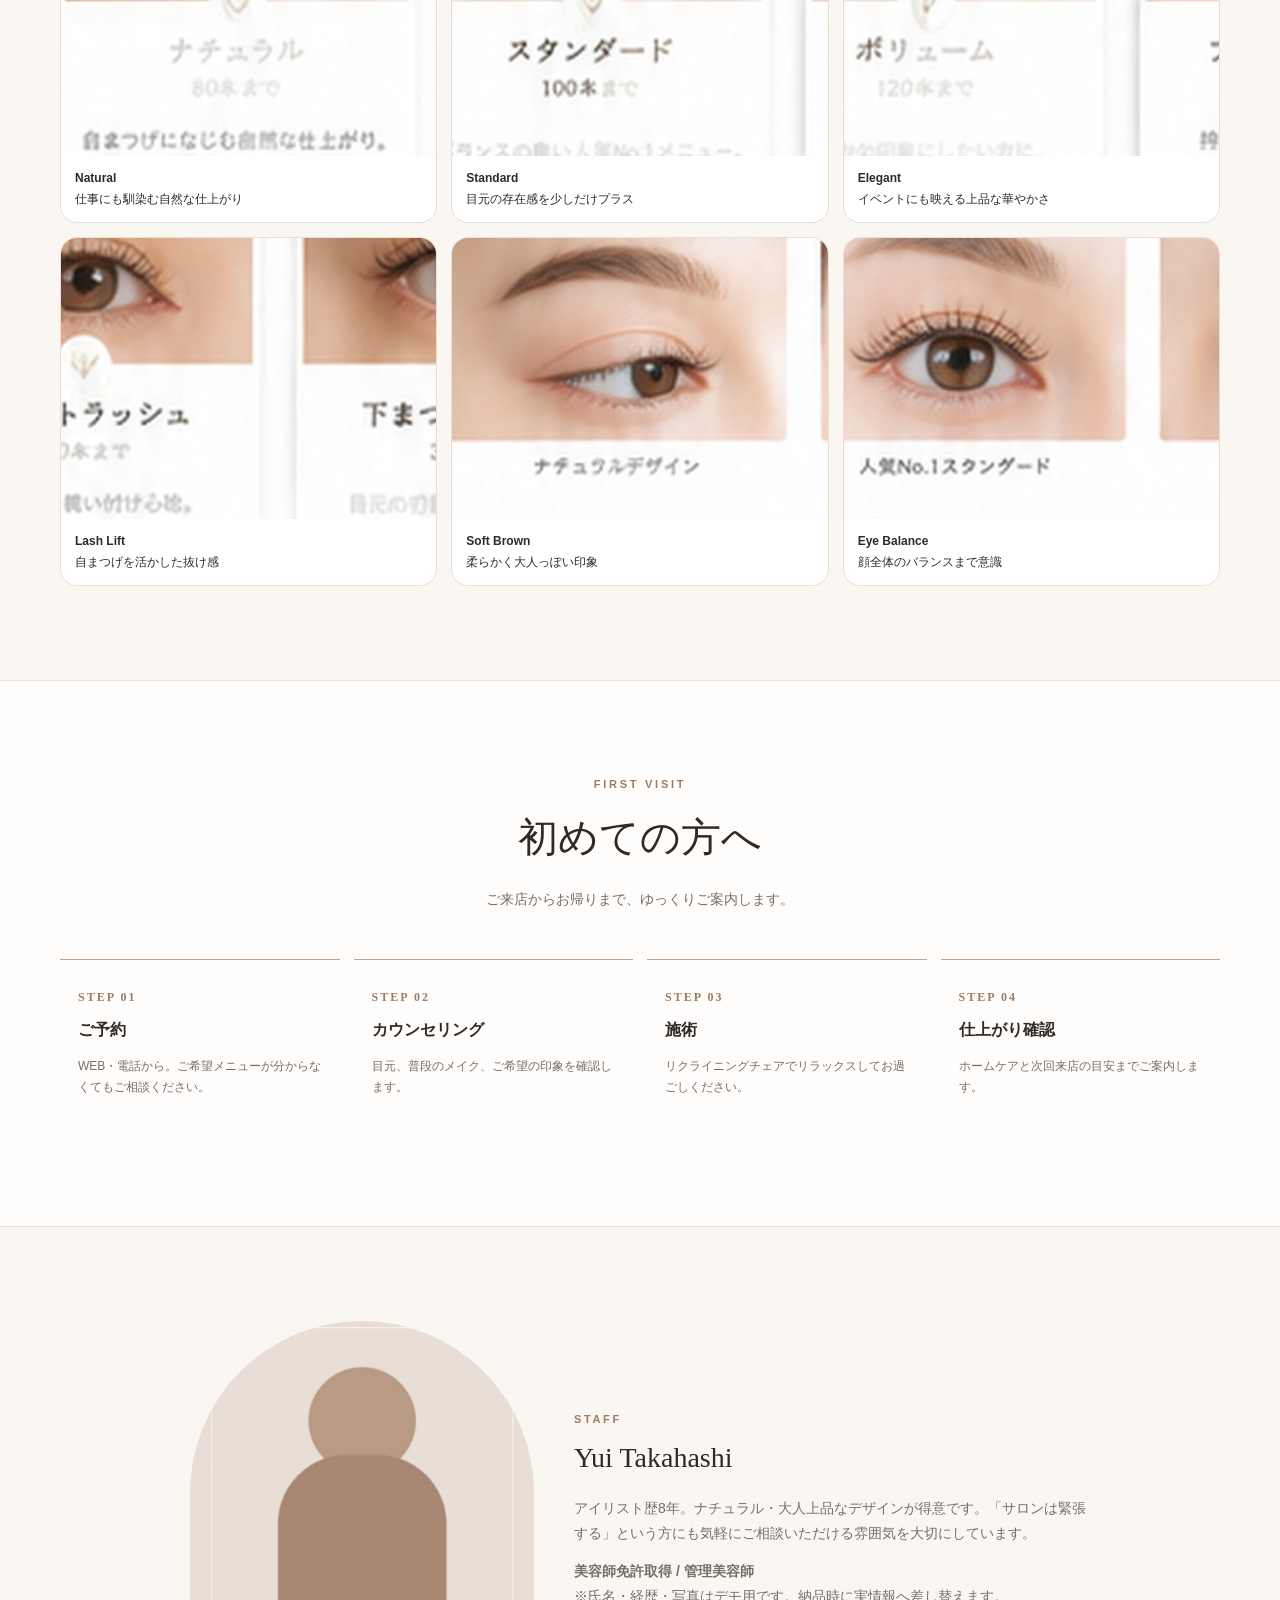
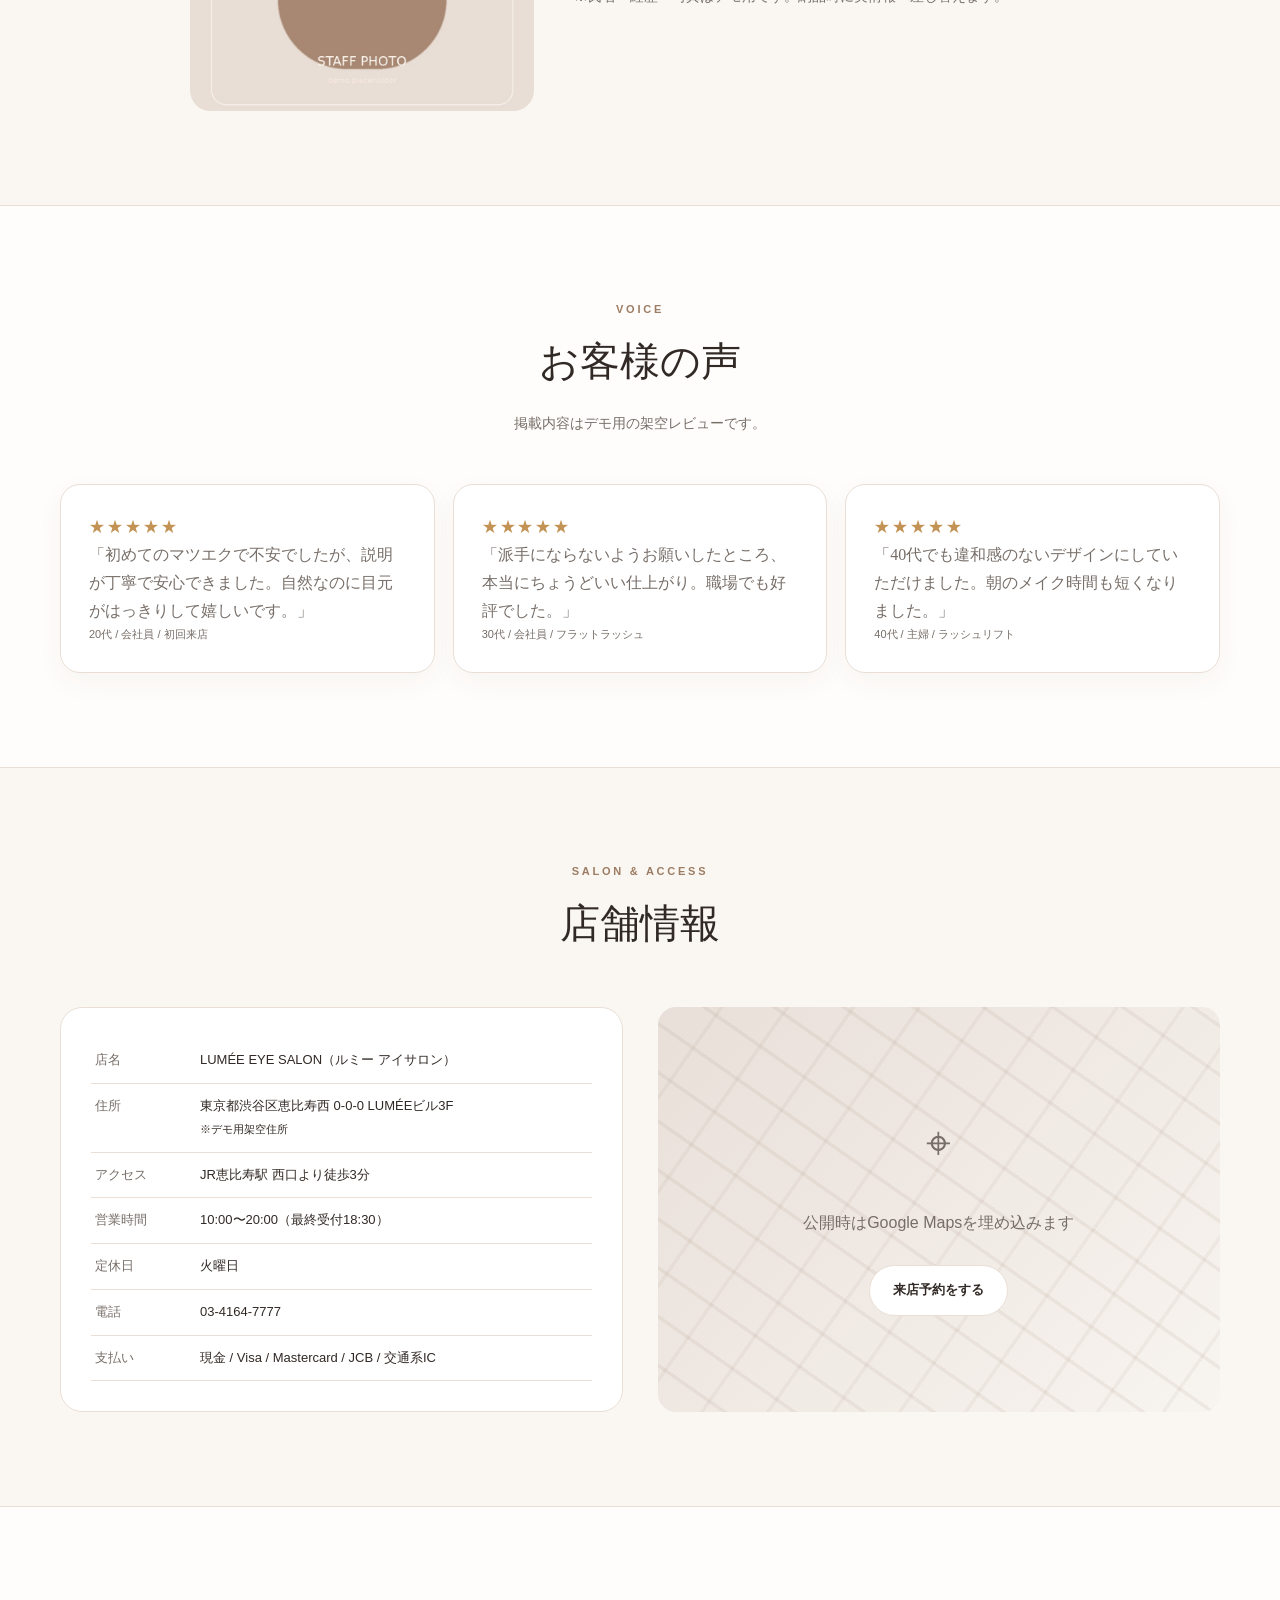
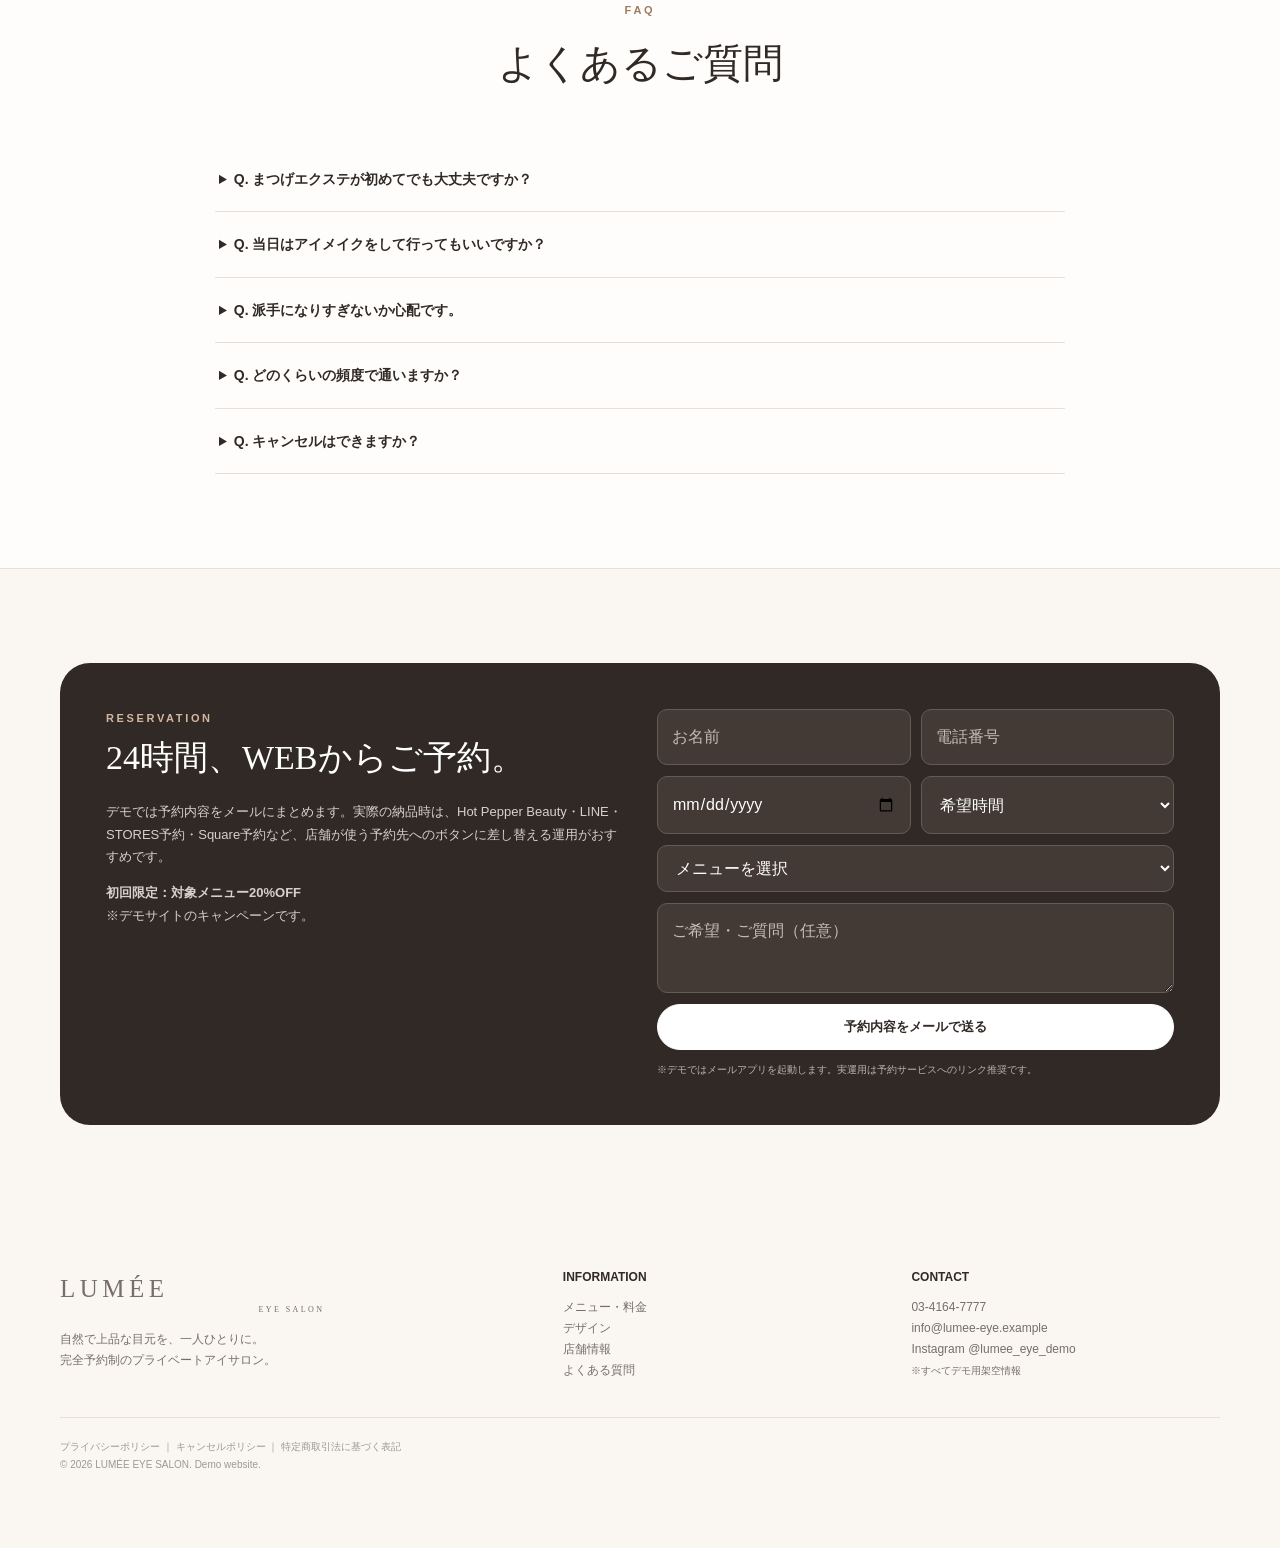
==== commit a658da49: "Update index.html" ====
--- a/index.html
+++ b/index.html
@@ -1,6 +1,6 @@
 <!DOCTYPE html><html lang="ja"><head><meta charset="utf-8"><meta name="viewport" content="width=device-width,initial-scale=1"><title>LUMÉE</title><meta name="description" content=""><meta name="theme-color" content="#f7f2ed"><link rel="icon" href="assets/favicon.svg"><link rel="stylesheet" href="styles.css"></head><body>
 <div class="topbar">まつげエクステ・ラッシュリフト専門｜完全予約制・女性専用プライベートサロン</div>
-<header><div class="container nav"><a class="logo" href="#top"><span data-brand-name>LUMÉE</span><small data-brand-sub>EYE SALON</small></a><nav class="links"><a href="#concept">CONCEPT</a><a href="#menu">MENU</a><a href="#design">DESIGN</a><a href="#access">ACCESS</a><a href="#faq">FAQ</a><a class="btn gold" data-booking href="#reserve">WEB予約</a></nav></div></header>
+<header><div class="container nav"><a class="logo" href="#top"><span data-brand-name>LUMÉE</span><small data-brand-sub>EYE SALON</small></a><nav class="links"><a href="#concept">CONCEPT</a><a href="#menu">MENU</a><a href="#design">DESIGN</a><a href="#access">ACCESS</a><a href="https://beauty.hotpepper.jp/kr/slnH000564955/?cstt=11">WEB予約</a></nav></div></header>
 <main id="top">
 <section class="hero"><div class="hero-content"><div class="eyebrow" data-hero-eyebrow></div><h1 data-hero-title></h1><p data-hero-text></p><div class="hero-actions"><a class="btn gold" data-booking href="#reserve">24時間WEB予約</a><a class="btn light" data-phone href="tel:0341647777">03-4164-7777</a></div><div class="offer"><strong data-offer></strong><span>対象メニュー<br>ホームページを見たとお伝えください</span></div></div></section>
 <div class="container quick"><div class="quick-grid"><div class="quick-item"><div class="icon">♡</div><b>丁寧なカウンセリング</b><span>理想が決まっていなくてもOK</span></div><div class="quick-item"><div class="icon">✦</div><b>自然〜華やかまで</b><span>年代を問わず似合うデザイン</span></div><div class="quick-item"><div class="icon">⌂</div><b>完全予約制</b><span>落ち着いたプライベート空間</span></div><div class="quick-item"><div class="icon">◷</div><b>駅から徒歩3分</b><span>仕事帰りにも通いやすい</span></div></div></div>
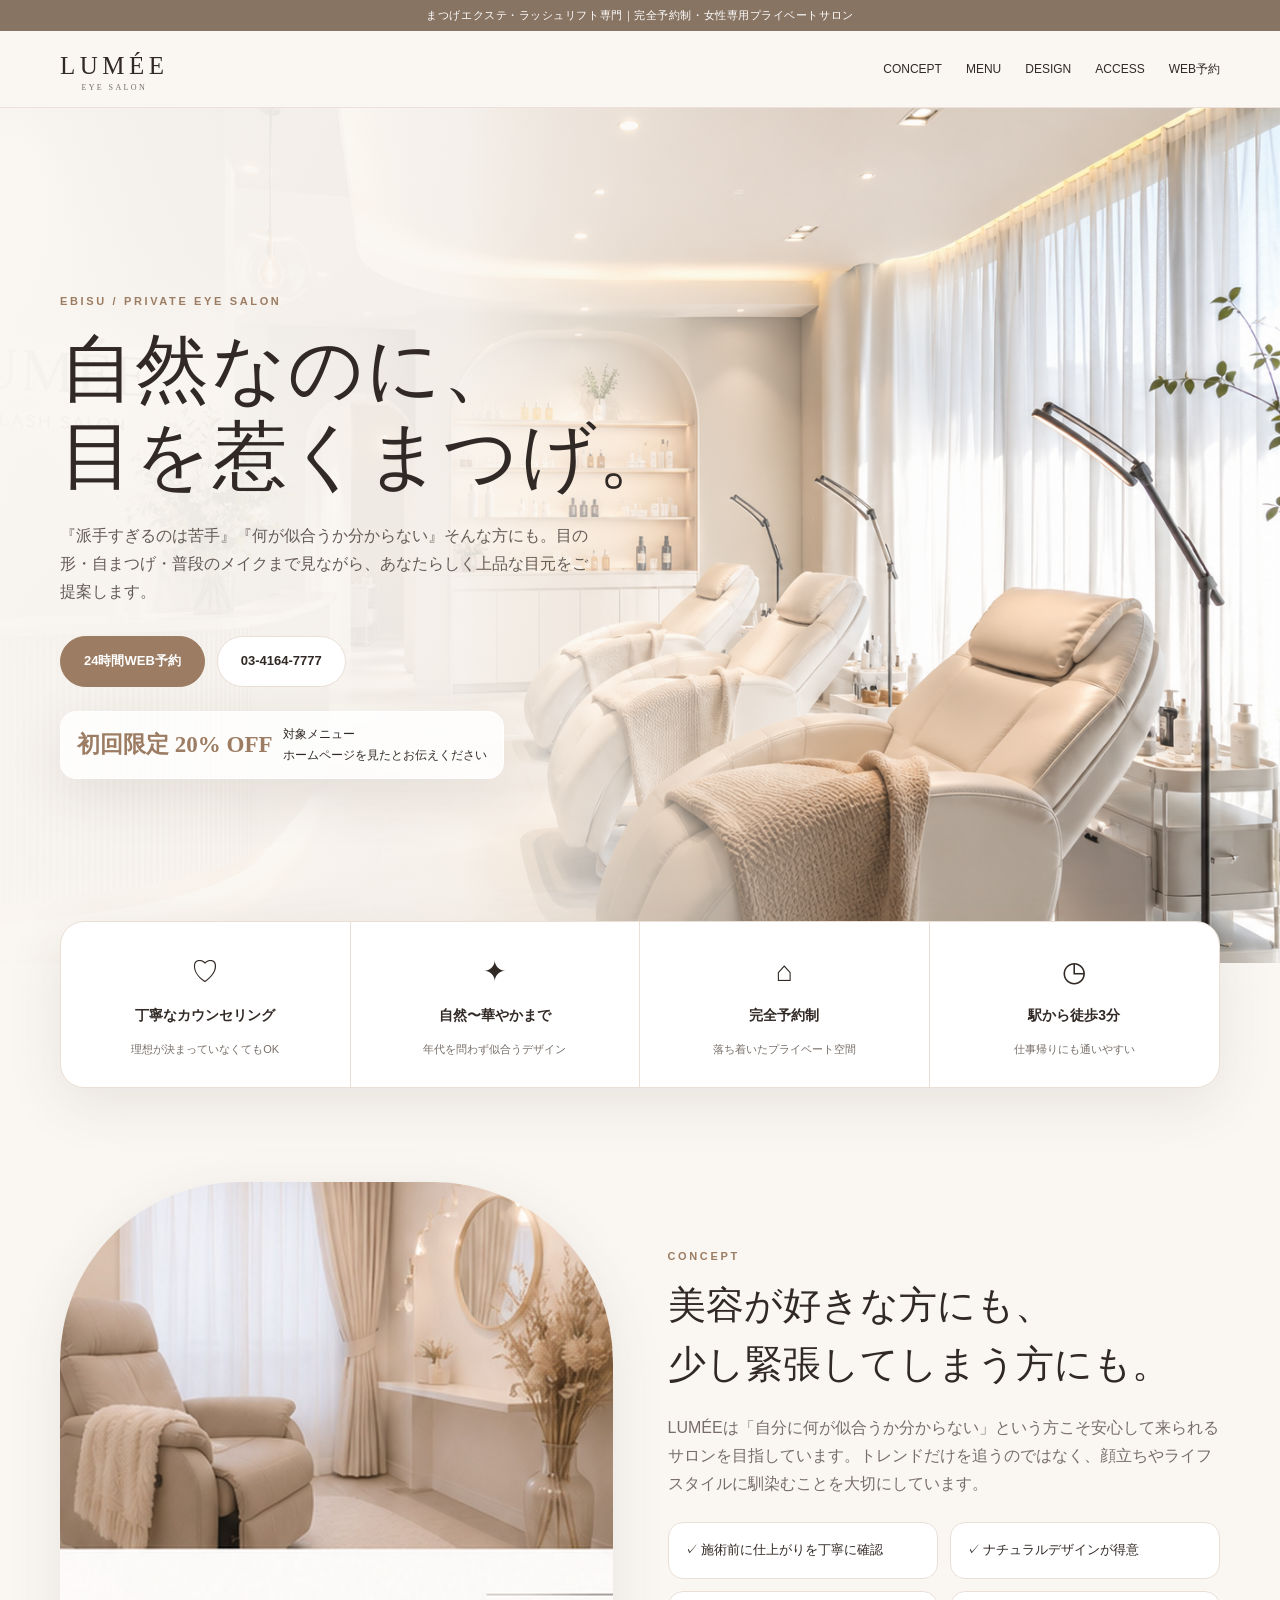
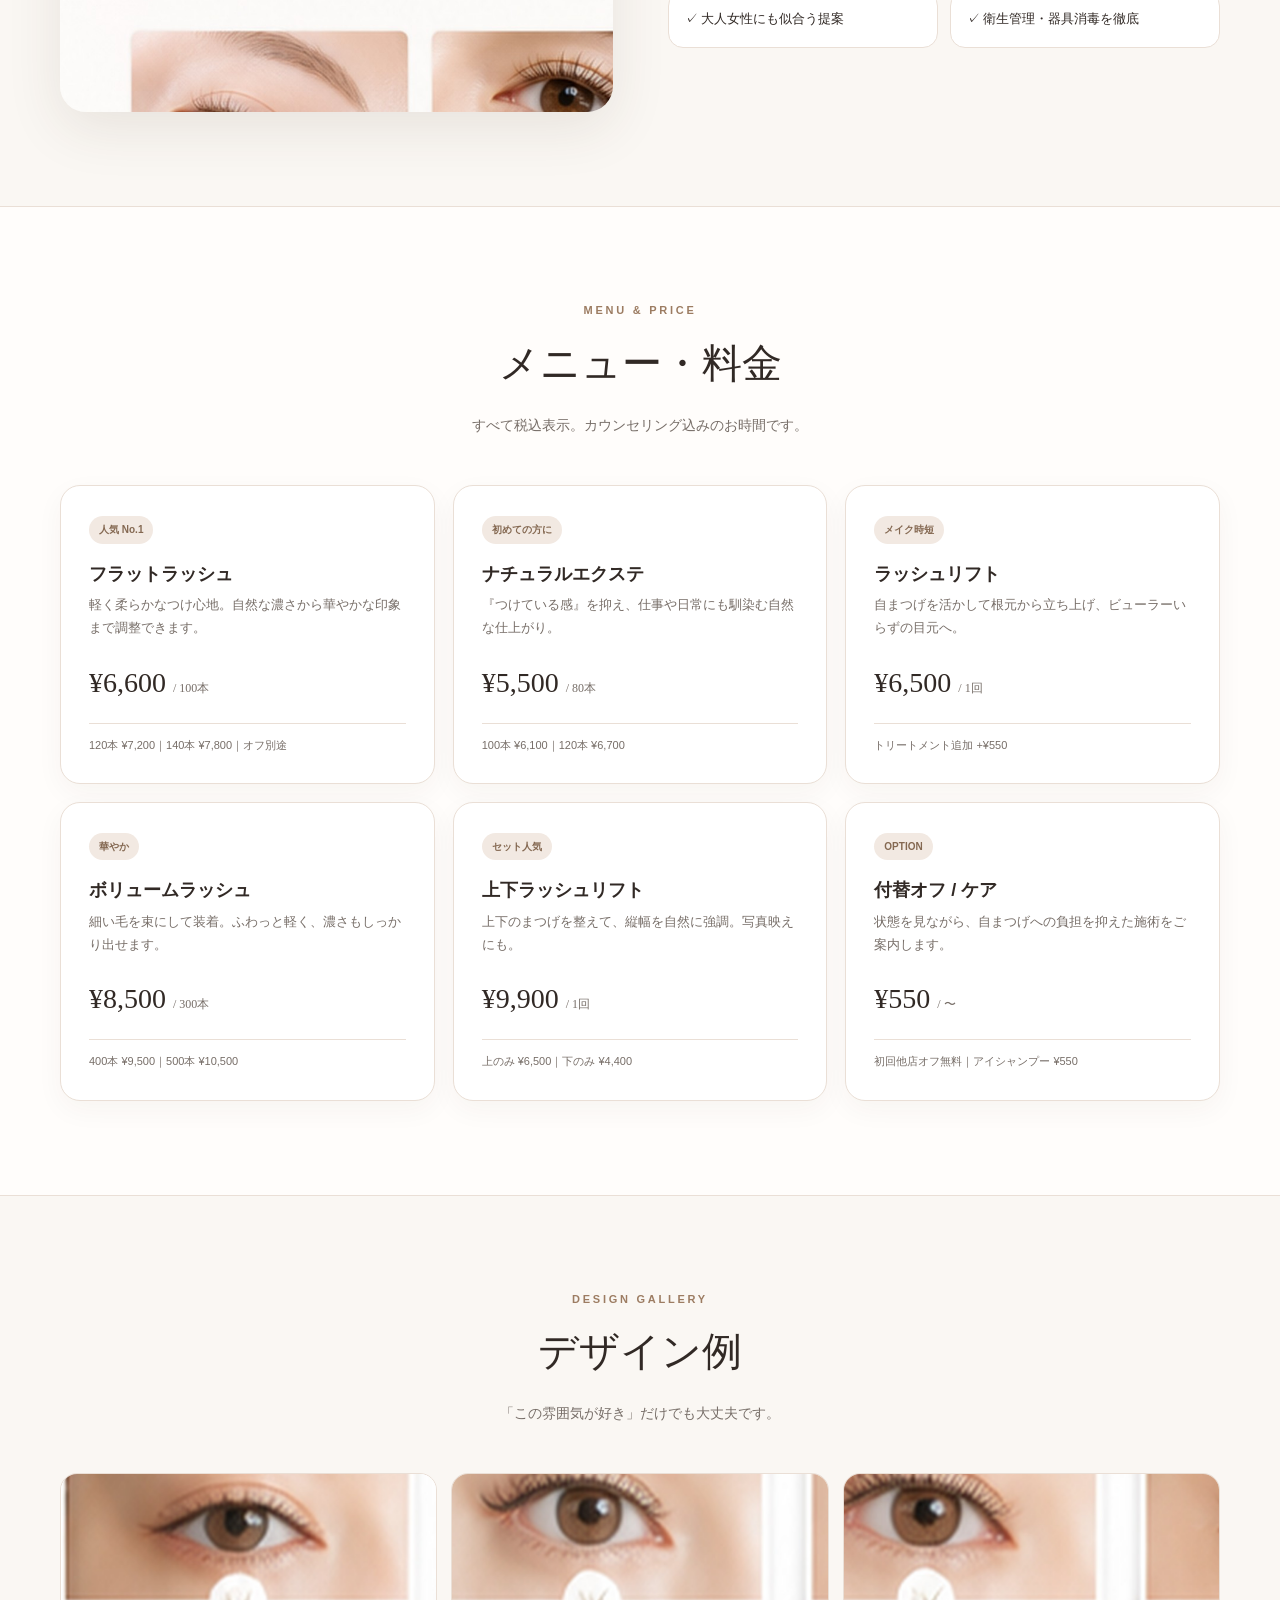
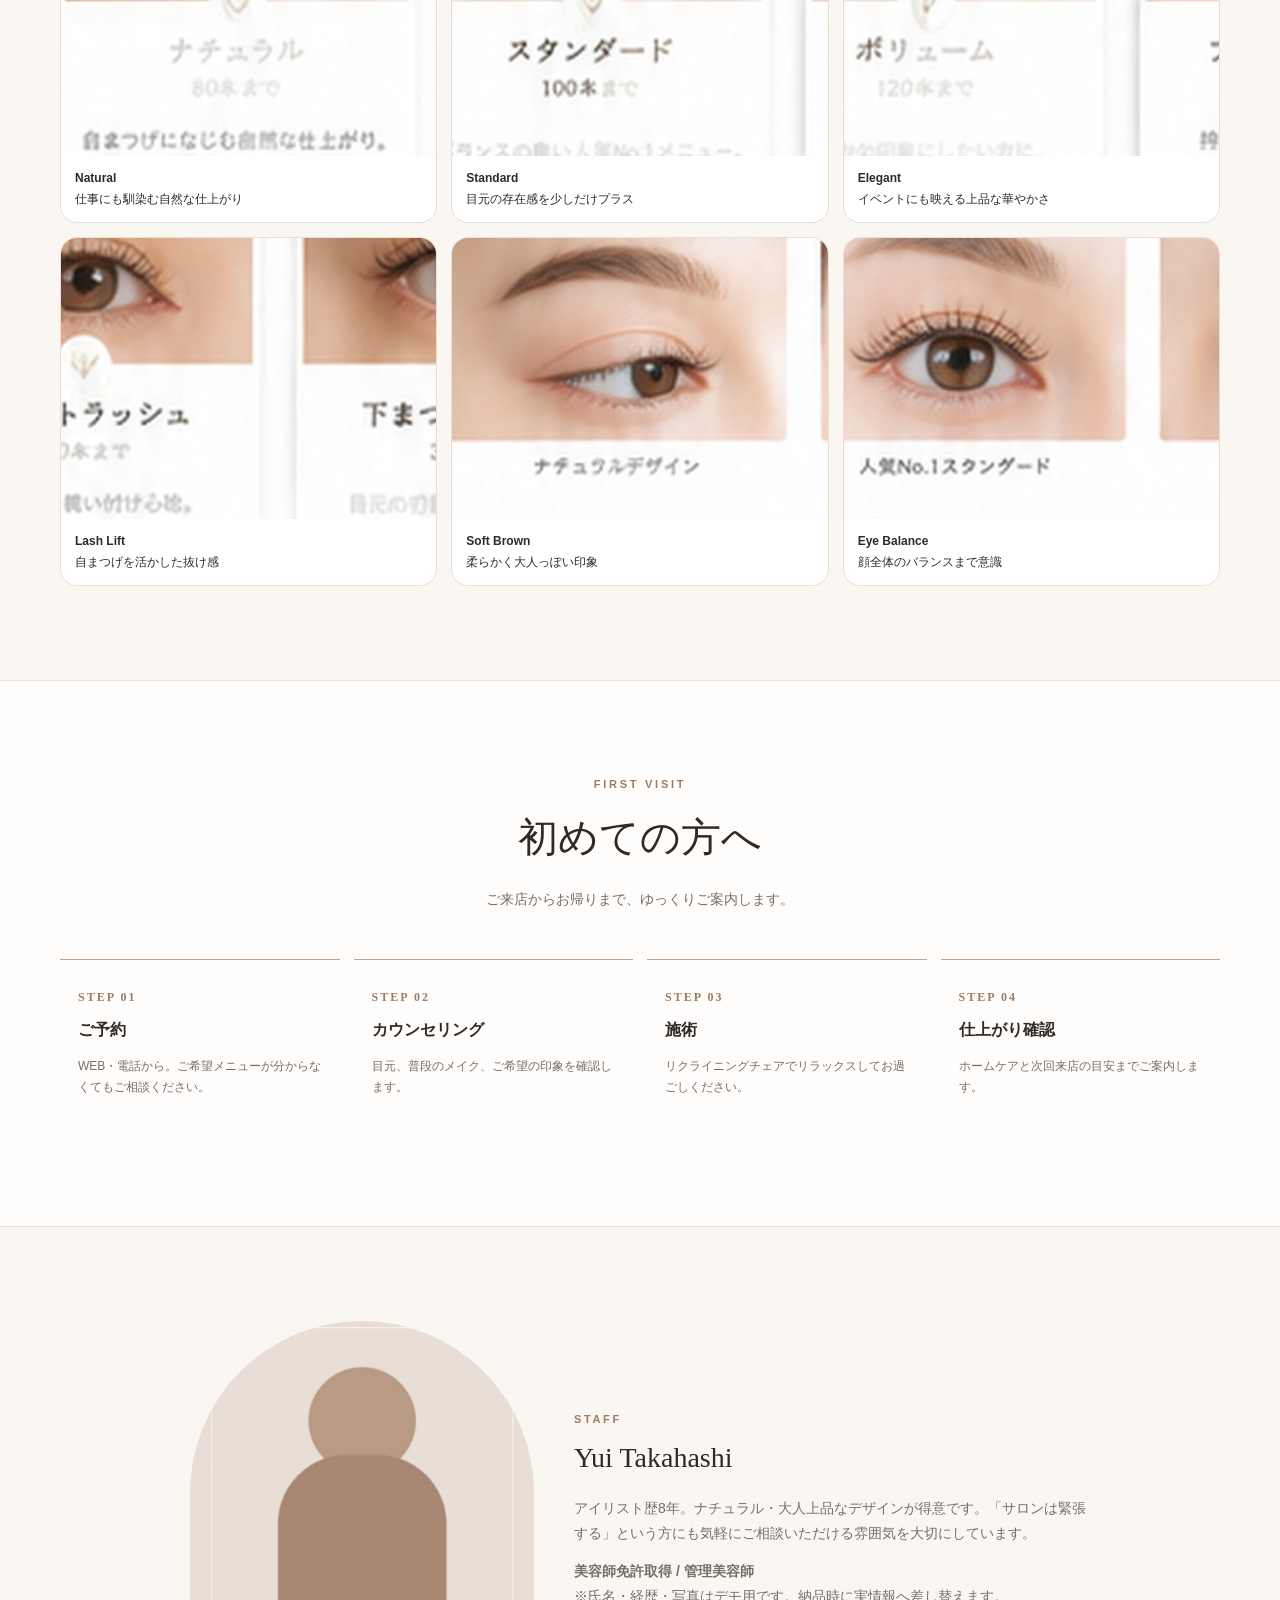
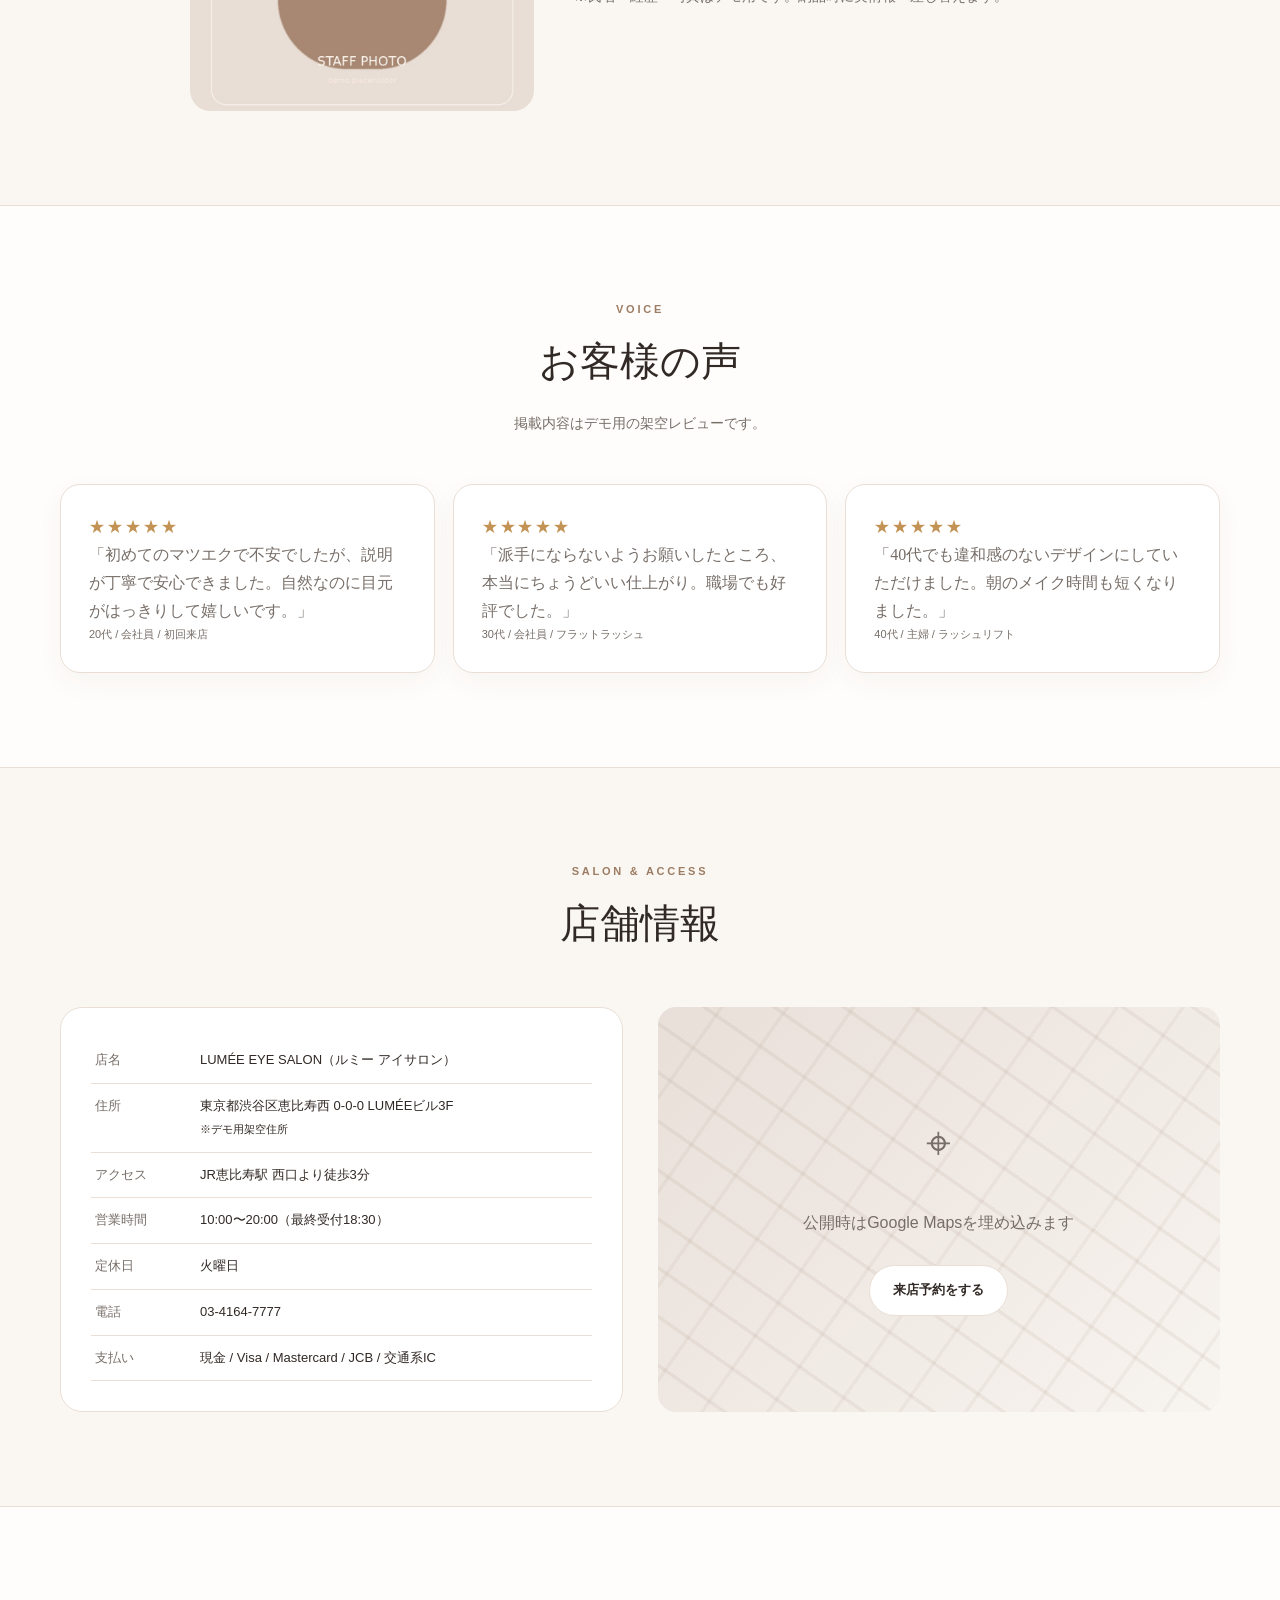
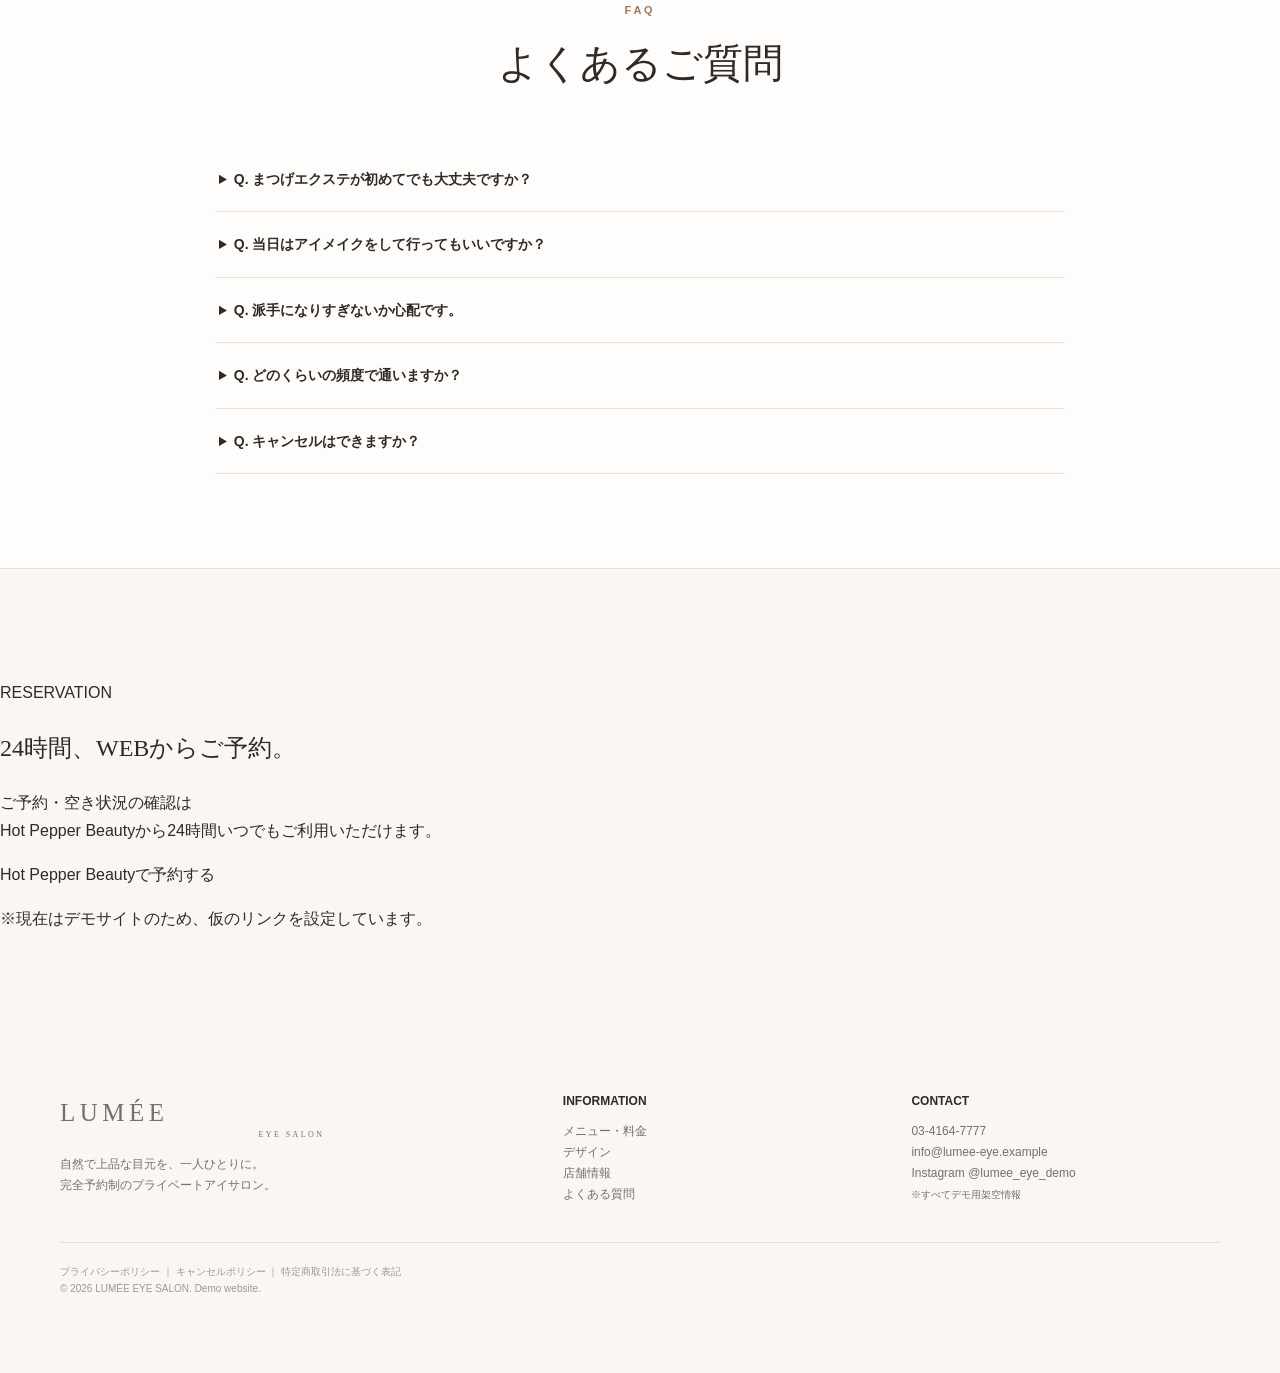
==== commit 887376b0: "Update index.html" ====
--- a/index.html
+++ b/index.html
@@ -12,7 +12,33 @@
 <section class="alt"><div class="container"><div class="head"><div class="en">VOICE</div><h2>お客様の声</h2><p>掲載内容はデモ用の架空レビューです。</p></div><div class="voices" id="reviewGrid"></div></div></section>
 <section id="access"><div class="container"><div class="head"><div class="en">SALON & ACCESS</div><h2>店舗情報</h2></div><div class="info-grid"><div class="info-box"><table class="info-table"><tr><th>店名</th><td data-shop-name></td></tr><tr><th>住所</th><td><span data-address></span><br><small>※デモ用架空住所</small></td></tr><tr><th>アクセス</th><td data-station></td></tr><tr><th>営業時間</th><td data-hours></td></tr><tr><th>定休日</th><td data-closed></td></tr><tr><th>電話</th><td><a data-phone href="#"></a></td></tr><tr><th>支払い</th><td data-payment></td></tr></table></div><div class="map"><div class="map-inner"><div class="pin">⌖</div><b data-station></b><br><span>公開時はGoogle Mapsを埋め込みます</span><br><br><a class="btn light" data-booking href="#reserve">来店予約をする</a></div></div></div></div></section>
 <section id="faq" class="alt"><div class="container"><div class="head"><div class="en">FAQ</div><h2>よくあるご質問</h2></div><div class="faq" id="faqList"></div></div></section>
-<section id="reserve"><div class="container reserve-wrap"><div><div class="eyebrow" style="color:#d3b79f">RESERVATION</div><h2>24時間、WEBからご予約。</h2><p>デモでは予約内容をメールにまとめます。実際の納品時は、Hot Pepper Beauty・LINE・STORES予約・Square予約など、店舗が使う予約先へのボタンに差し替える運用がおすすめです。</p><p><b>初回限定：対象メニュー20%OFF</b><br>※デモサイトのキャンペーンです。</p></div><form id="bookingForm"><div class="field"><input id="name" required placeholder="お名前"><input id="tel" required placeholder="電話番号"></div><div class="field"><input id="date" required type="date"><select id="time" required><option value="">希望時間</option><option>10:00</option><option>11:30</option><option>13:00</option><option>14:30</option><option>16:00</option><option>17:30</option><option>19:00</option></select></div><select id="service" required><option value="">メニューを選択</option><option>相談して決めたい</option><option>フラットラッシュ</option><option>ナチュラルエクステ</option><option>ラッシュリフト</option><option>ボリュームラッシュ</option><option>上下ラッシュリフト</option></select><textarea id="note" placeholder="ご希望・ご質問（任意）"></textarea><button class="btn" type="submit">予約内容をメールで送る</button><div class="notice">※デモではメールアプリを起動します。実運用は予約サービスへのリンク推奨です。</div></form></div></section>
+<section class="reservation" id="reservation">
+  <div class="reservation-inner">
+
+    <p class="reservation-label">RESERVATION</p>
+
+    <h2>24時間、WEBからご予約。</h2>
+
+    <p class="reservation-text">
+      ご予約・空き状況の確認は<br>
+      Hot Pepper Beautyから24時間いつでもご利用いただけます。
+    </p>
+
+    <a
+      href="https://beauty.hotpepper.jp/"
+      target="_blank"
+      rel="noopener noreferrer"
+      class="reservation-button"
+    >
+      Hot Pepper Beautyで予約する
+    </a>
+
+    <p class="reservation-note">
+      ※現在はデモサイトのため、仮のリンクを設定しています。
+    </p>
+
+  </div>
+</section>
 </main>
 <footer><div class="container foot"><div><a class="logo" href="#top"><span data-brand-name></span><small data-brand-sub></small></a><p>自然で上品な目元を、一人ひとりに。<br>完全予約制のプライベートアイサロン。</p></div><div><h4>INFORMATION</h4><a href="#menu">メニュー・料金</a><br><a href="#design">デザイン</a><br><a href="#access">店舗情報</a><br><a href="#faq">よくある質問</a></div><div><h4>CONTACT</h4><a data-phone href="#"></a><br><span data-email></span><br>Instagram <span data-instagram></span><br><small>※すべてデモ用架空情報</small></div></div><div class="container copy"><a href="privacy.html">プライバシーポリシー</a> ｜ キャンセルポリシー ｜ 特定商取引法に基づく表記<br>© 2026 LUMÉE EYE SALON. Demo website.</div></footer>
 <div class="mobilebar"><a data-phone href="#">電話で相談</a><a data-booking href="#reserve">WEB予約</a></div>
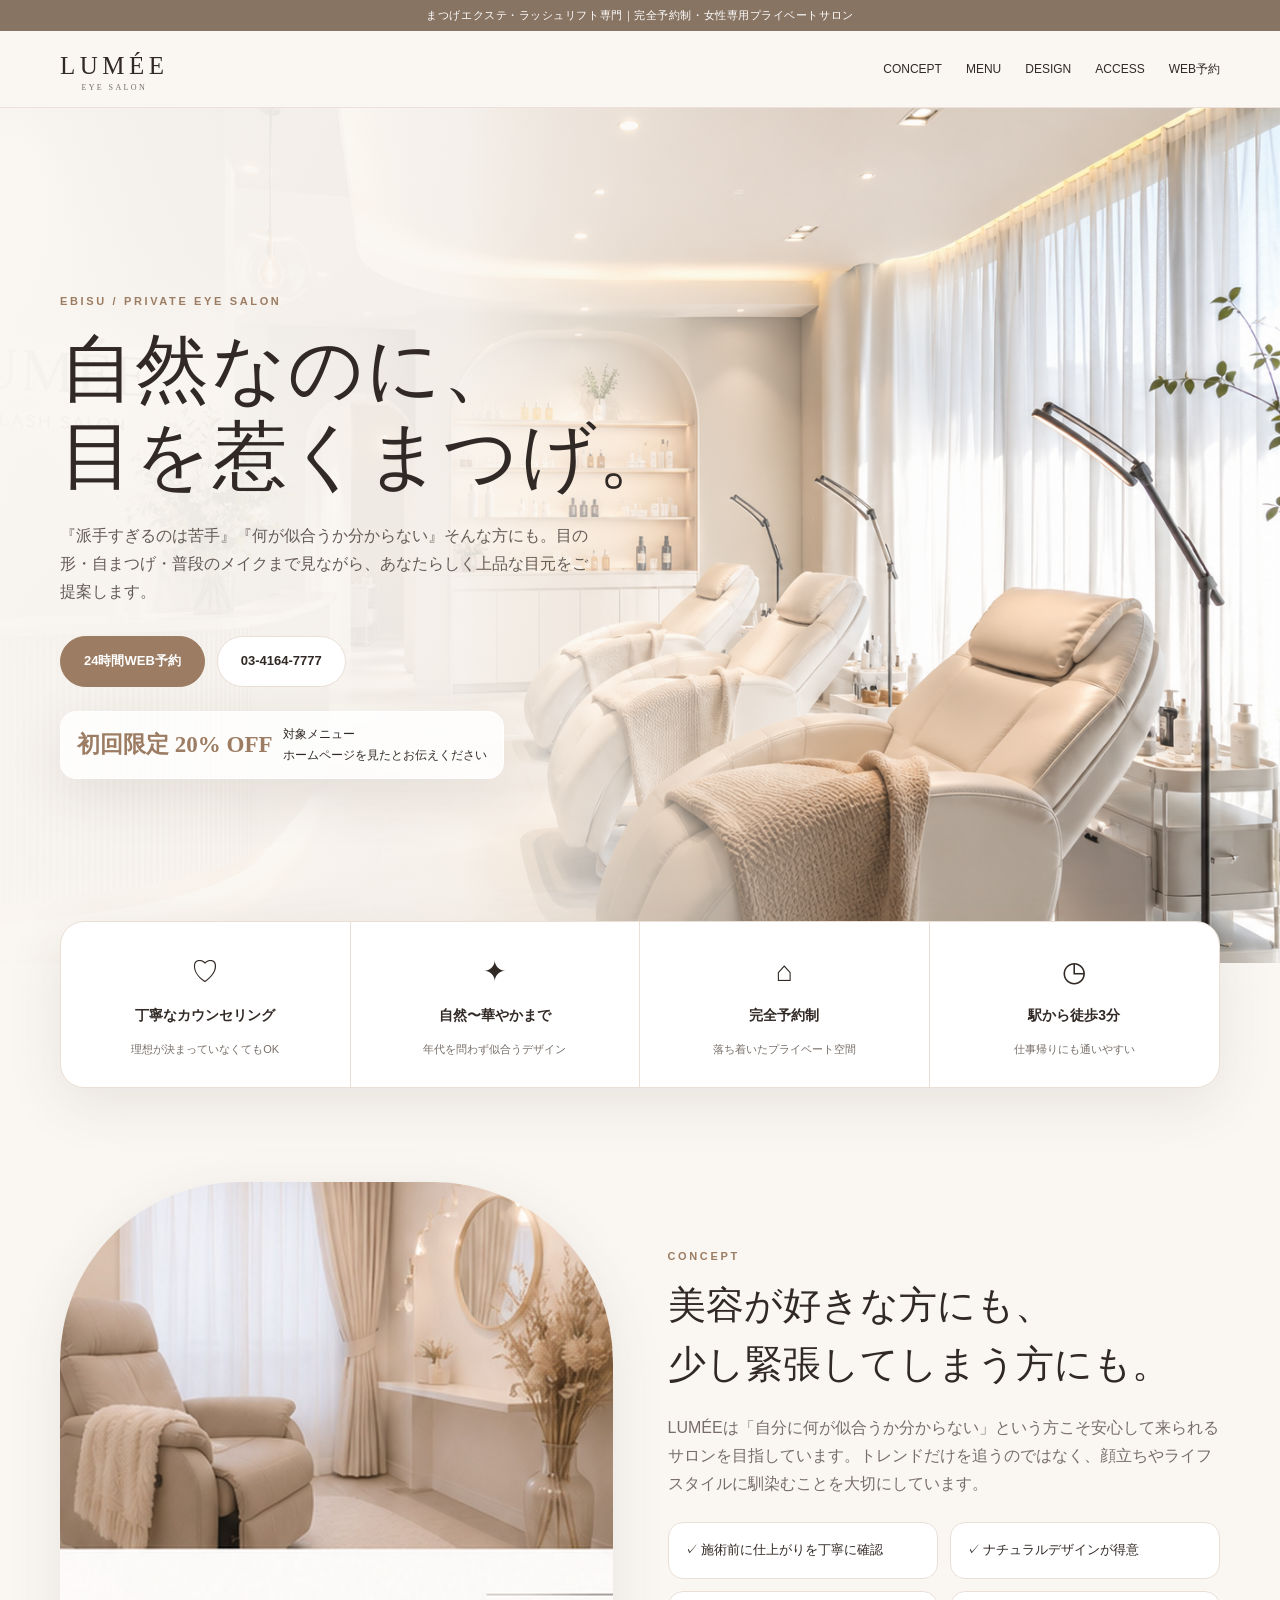
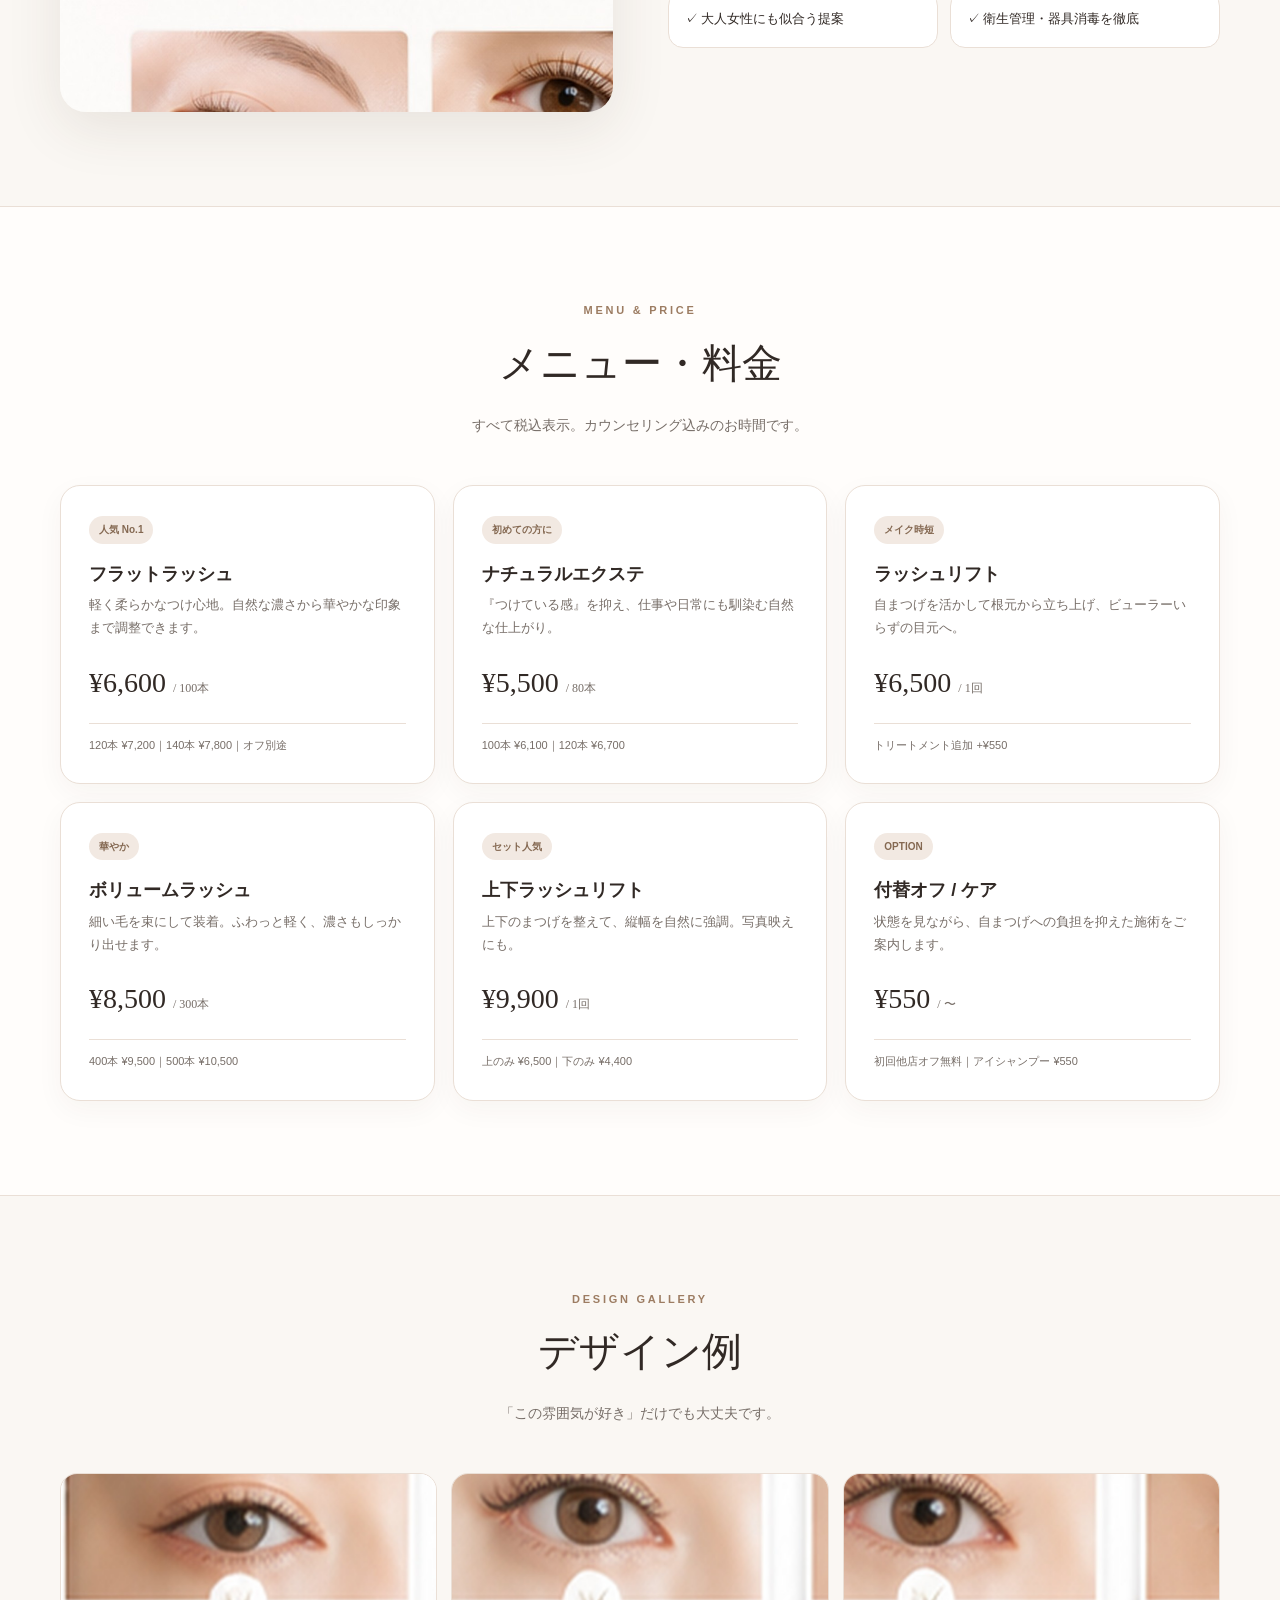
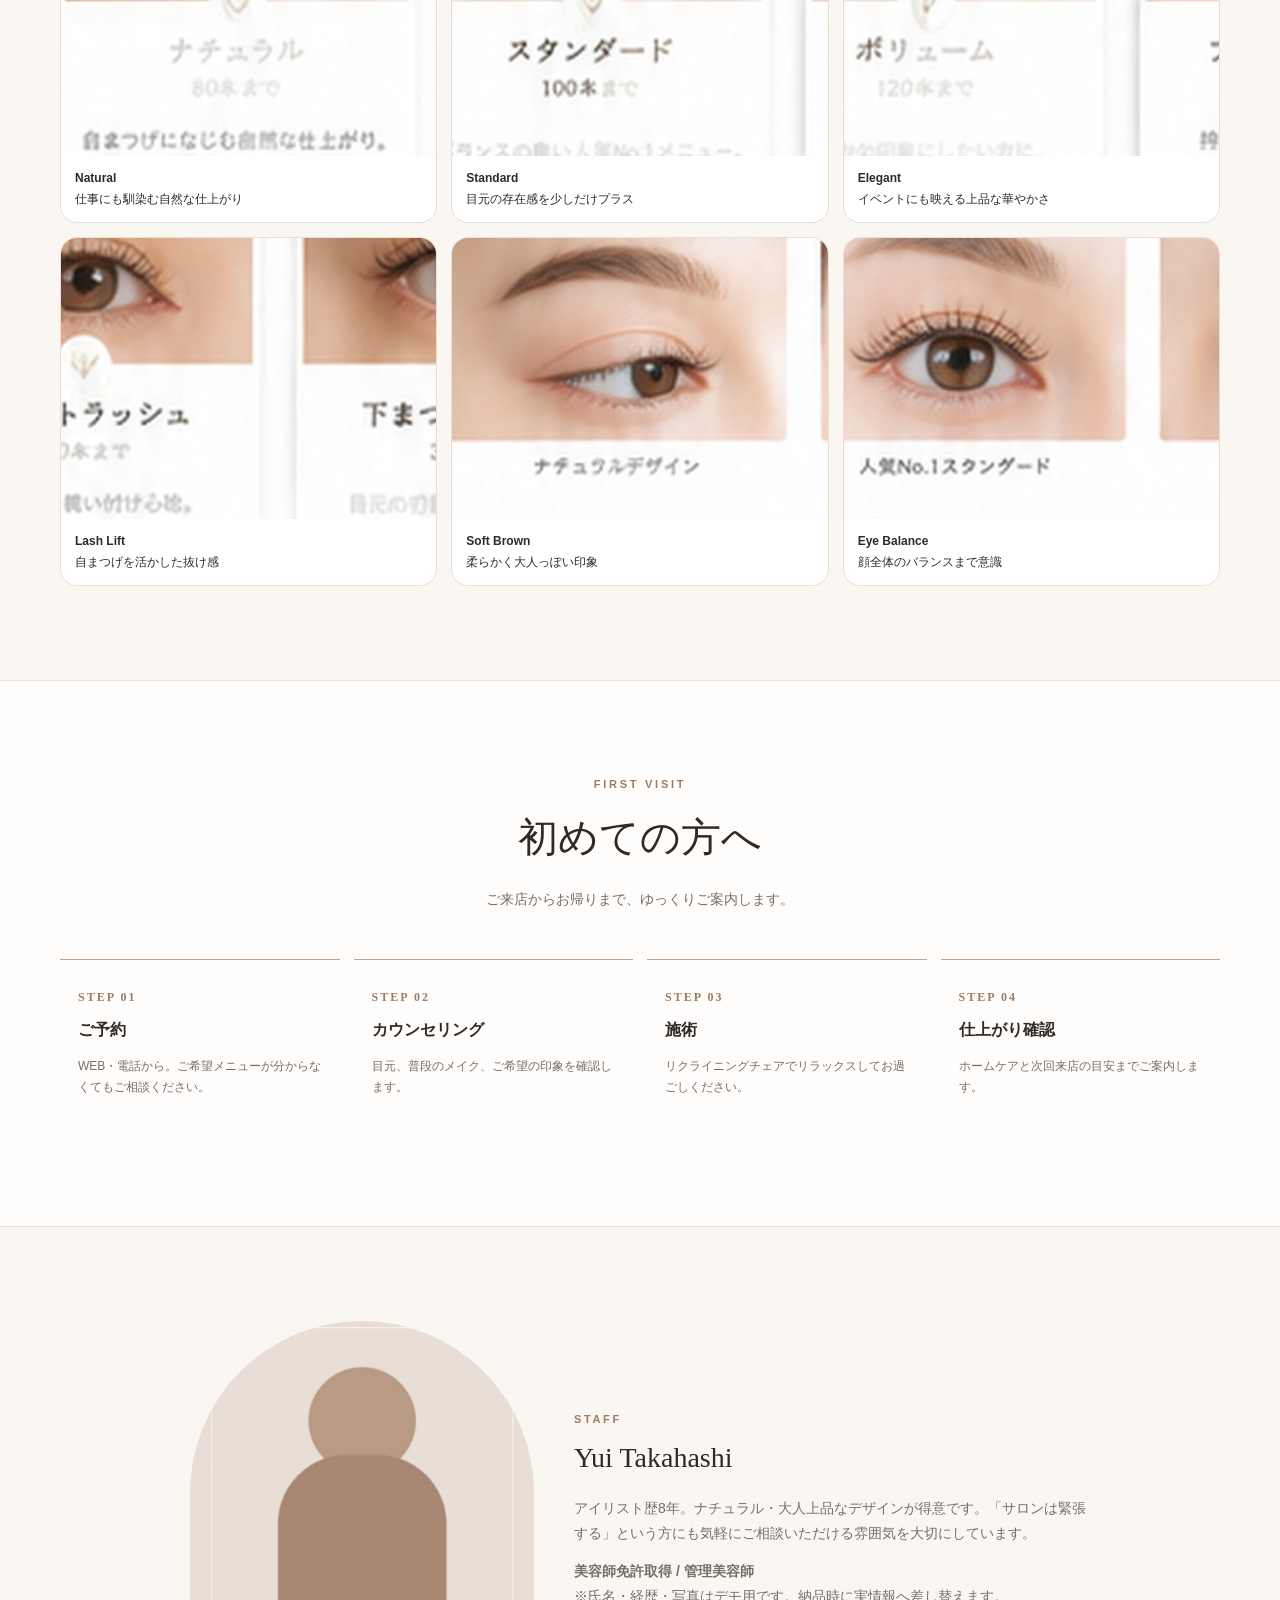
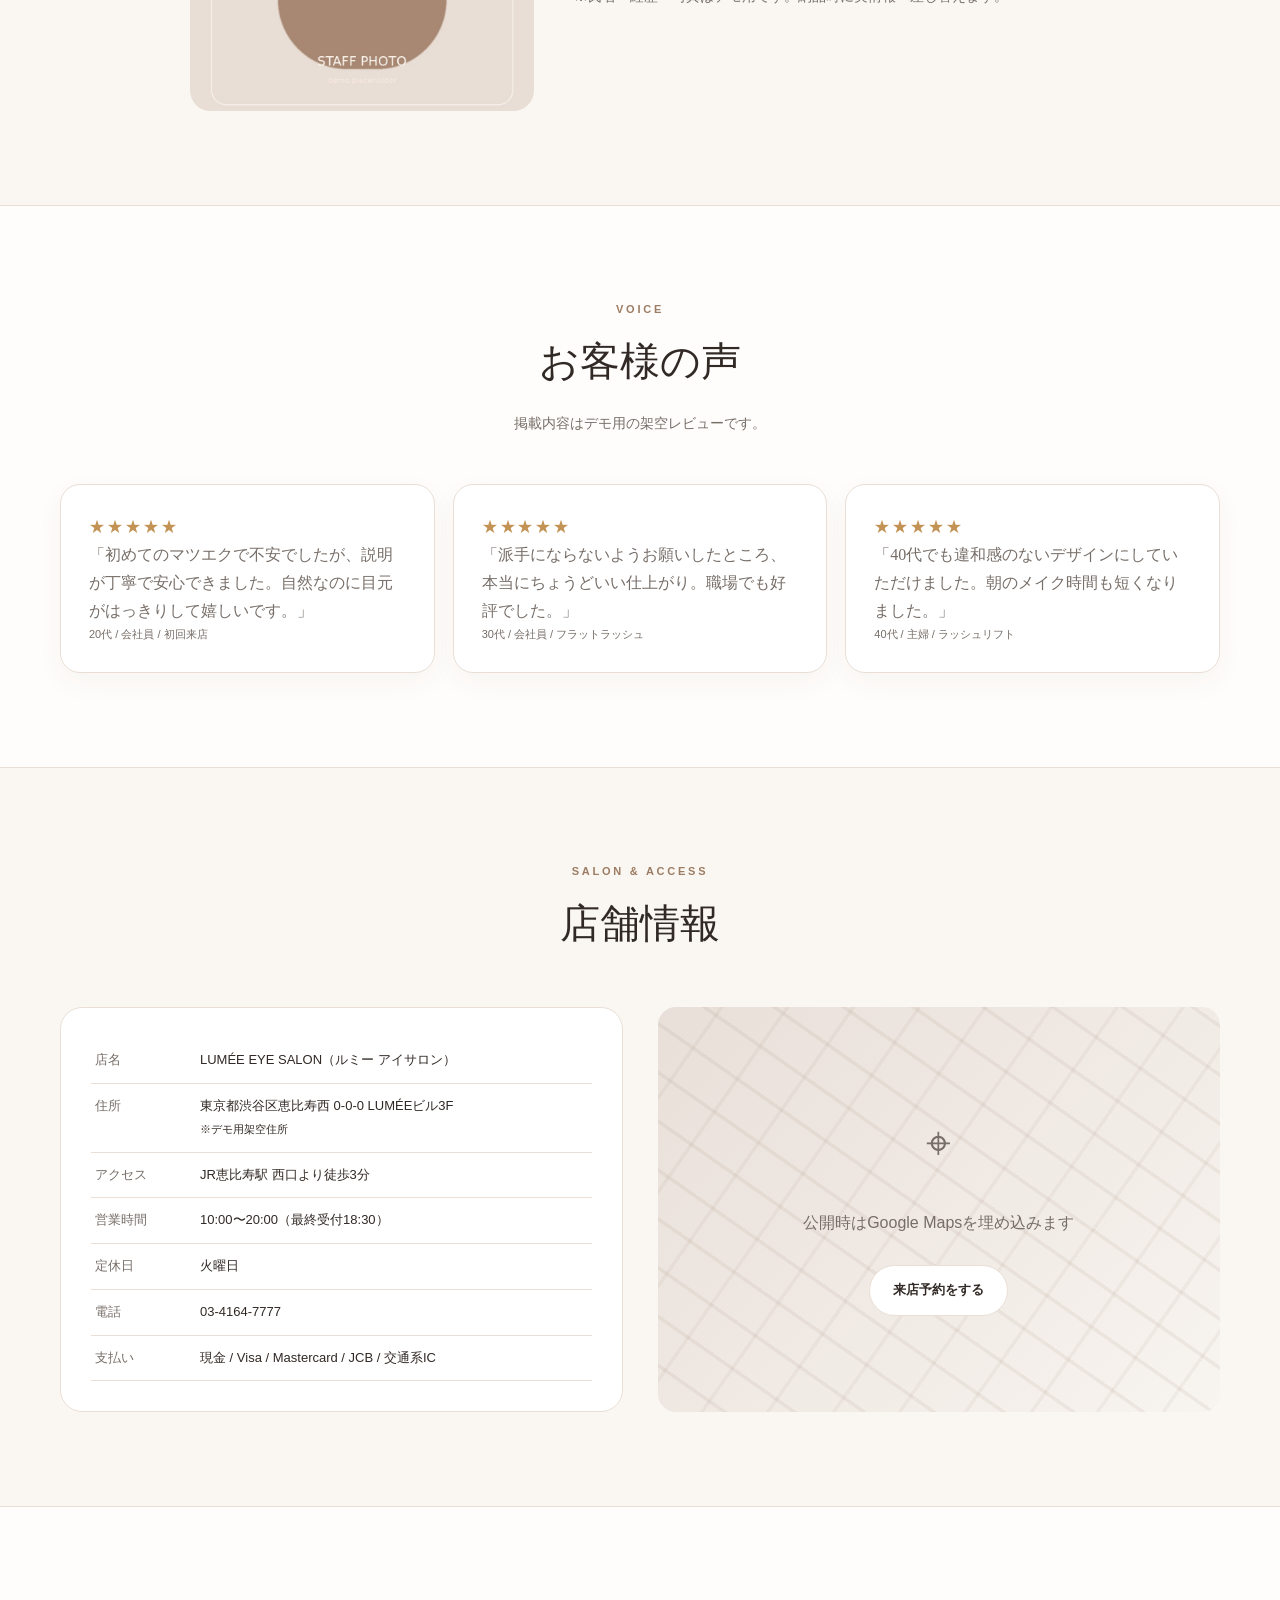
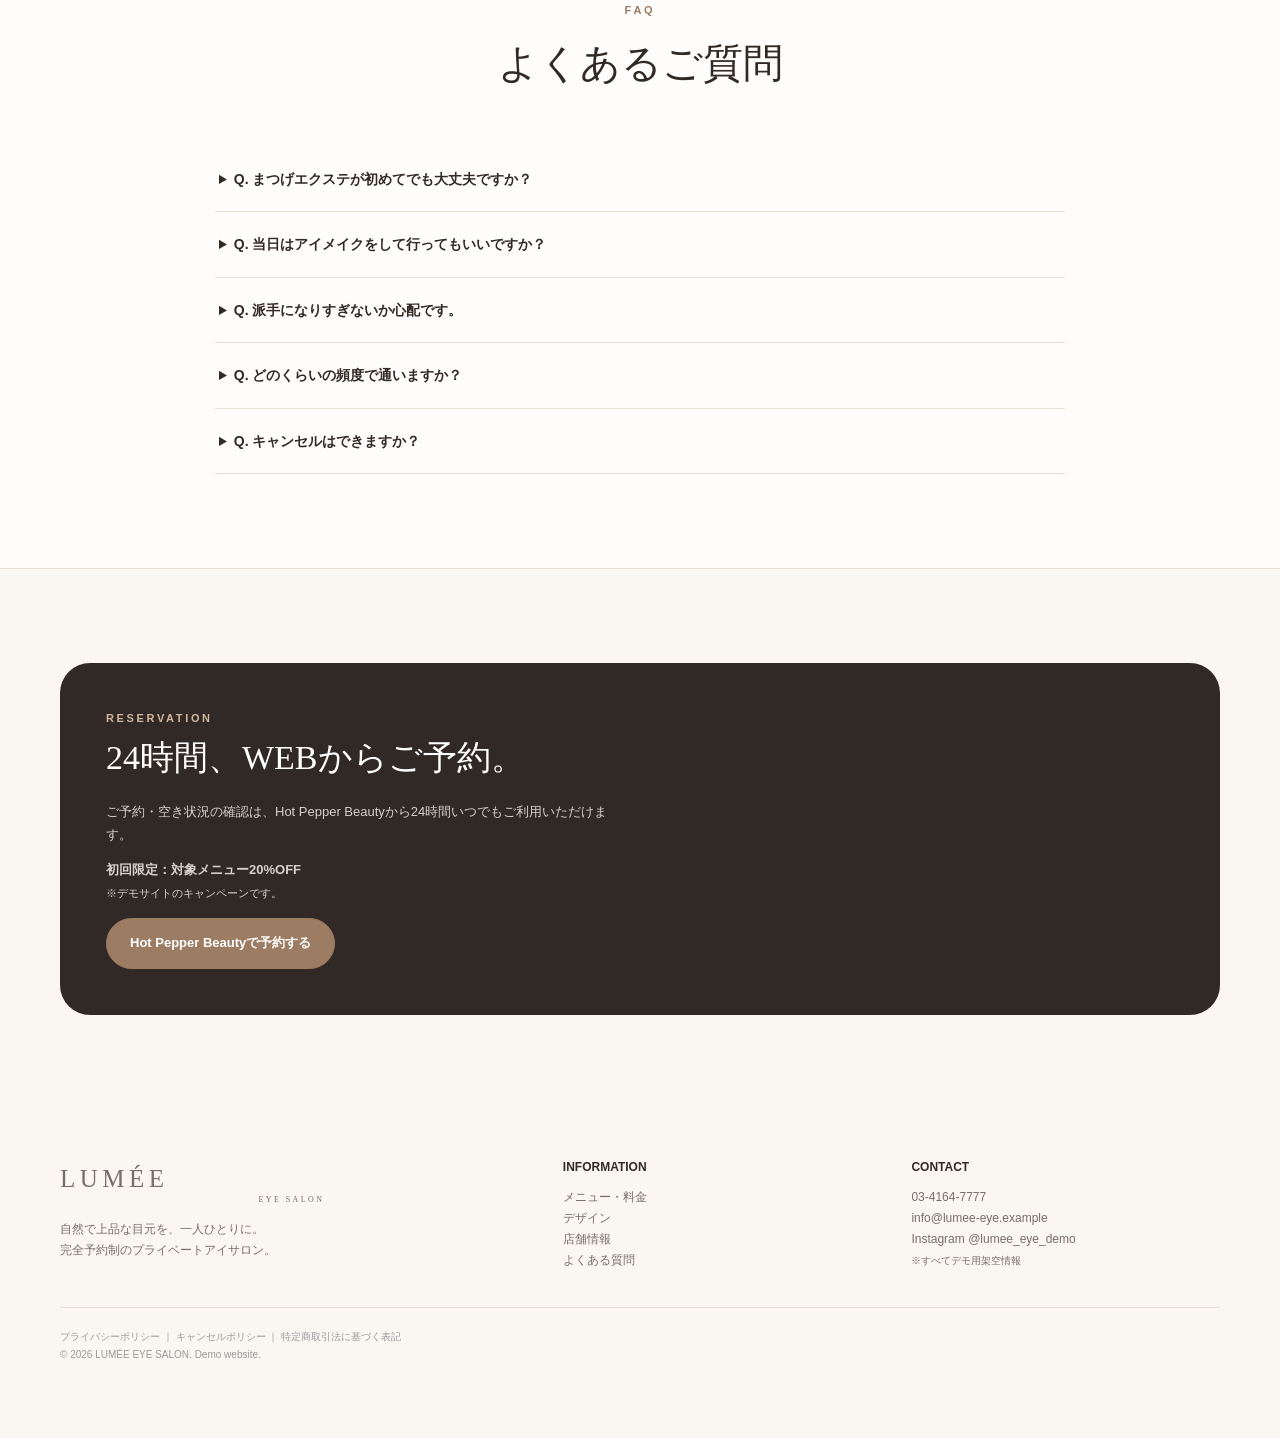
==== commit 90fec0ae: "Update index.html" ====
--- a/index.html
+++ b/index.html
@@ -12,33 +12,7 @@
 <section class="alt"><div class="container"><div class="head"><div class="en">VOICE</div><h2>お客様の声</h2><p>掲載内容はデモ用の架空レビューです。</p></div><div class="voices" id="reviewGrid"></div></div></section>
 <section id="access"><div class="container"><div class="head"><div class="en">SALON & ACCESS</div><h2>店舗情報</h2></div><div class="info-grid"><div class="info-box"><table class="info-table"><tr><th>店名</th><td data-shop-name></td></tr><tr><th>住所</th><td><span data-address></span><br><small>※デモ用架空住所</small></td></tr><tr><th>アクセス</th><td data-station></td></tr><tr><th>営業時間</th><td data-hours></td></tr><tr><th>定休日</th><td data-closed></td></tr><tr><th>電話</th><td><a data-phone href="#"></a></td></tr><tr><th>支払い</th><td data-payment></td></tr></table></div><div class="map"><div class="map-inner"><div class="pin">⌖</div><b data-station></b><br><span>公開時はGoogle Mapsを埋め込みます</span><br><br><a class="btn light" data-booking href="#reserve">来店予約をする</a></div></div></div></div></section>
 <section id="faq" class="alt"><div class="container"><div class="head"><div class="en">FAQ</div><h2>よくあるご質問</h2></div><div class="faq" id="faqList"></div></div></section>
-<section class="reservation" id="reservation">
-  <div class="reservation-inner">
-
-    <p class="reservation-label">RESERVATION</p>
-
-    <h2>24時間、WEBからご予約。</h2>
-
-    <p class="reservation-text">
-      ご予約・空き状況の確認は<br>
-      Hot Pepper Beautyから24時間いつでもご利用いただけます。
-    </p>
-
-    <a
-      href="https://beauty.hotpepper.jp/"
-      target="_blank"
-      rel="noopener noreferrer"
-      class="reservation-button"
-    >
-      Hot Pepper Beautyで予約する
-    </a>
-
-    <p class="reservation-note">
-      ※現在はデモサイトのため、仮のリンクを設定しています。
-    </p>
-
-  </div>
-</section>
+<section id="reserve"><div class="container reserve-wrap"><div><div class="eyebrow" style="color:#d3b79f">RESERVATION</div><h2>24時間、WEBからご予約。</h2><p>ご予約・空き状況の確認は、Hot Pepper Beautyから24時間いつでもご利用いただけます。</p><p><b>初回限定：対象メニュー20%OFF</b><br><small>※デモサイトのキャンペーンです。</small></p><a class="btn gold" href="https://beauty.hotpepper.jp/" target="_blank" rel="noopener noreferrer">Hot Pepper Beautyで予約する</a></div></div></section>
 </main>
 <footer><div class="container foot"><div><a class="logo" href="#top"><span data-brand-name></span><small data-brand-sub></small></a><p>自然で上品な目元を、一人ひとりに。<br>完全予約制のプライベートアイサロン。</p></div><div><h4>INFORMATION</h4><a href="#menu">メニュー・料金</a><br><a href="#design">デザイン</a><br><a href="#access">店舗情報</a><br><a href="#faq">よくある質問</a></div><div><h4>CONTACT</h4><a data-phone href="#"></a><br><span data-email></span><br>Instagram <span data-instagram></span><br><small>※すべてデモ用架空情報</small></div></div><div class="container copy"><a href="privacy.html">プライバシーポリシー</a> ｜ キャンセルポリシー ｜ 特定商取引法に基づく表記<br>© 2026 LUMÉE EYE SALON. Demo website.</div></footer>
 <div class="mobilebar"><a data-phone href="#">電話で相談</a><a data-booking href="#reserve">WEB予約</a></div>
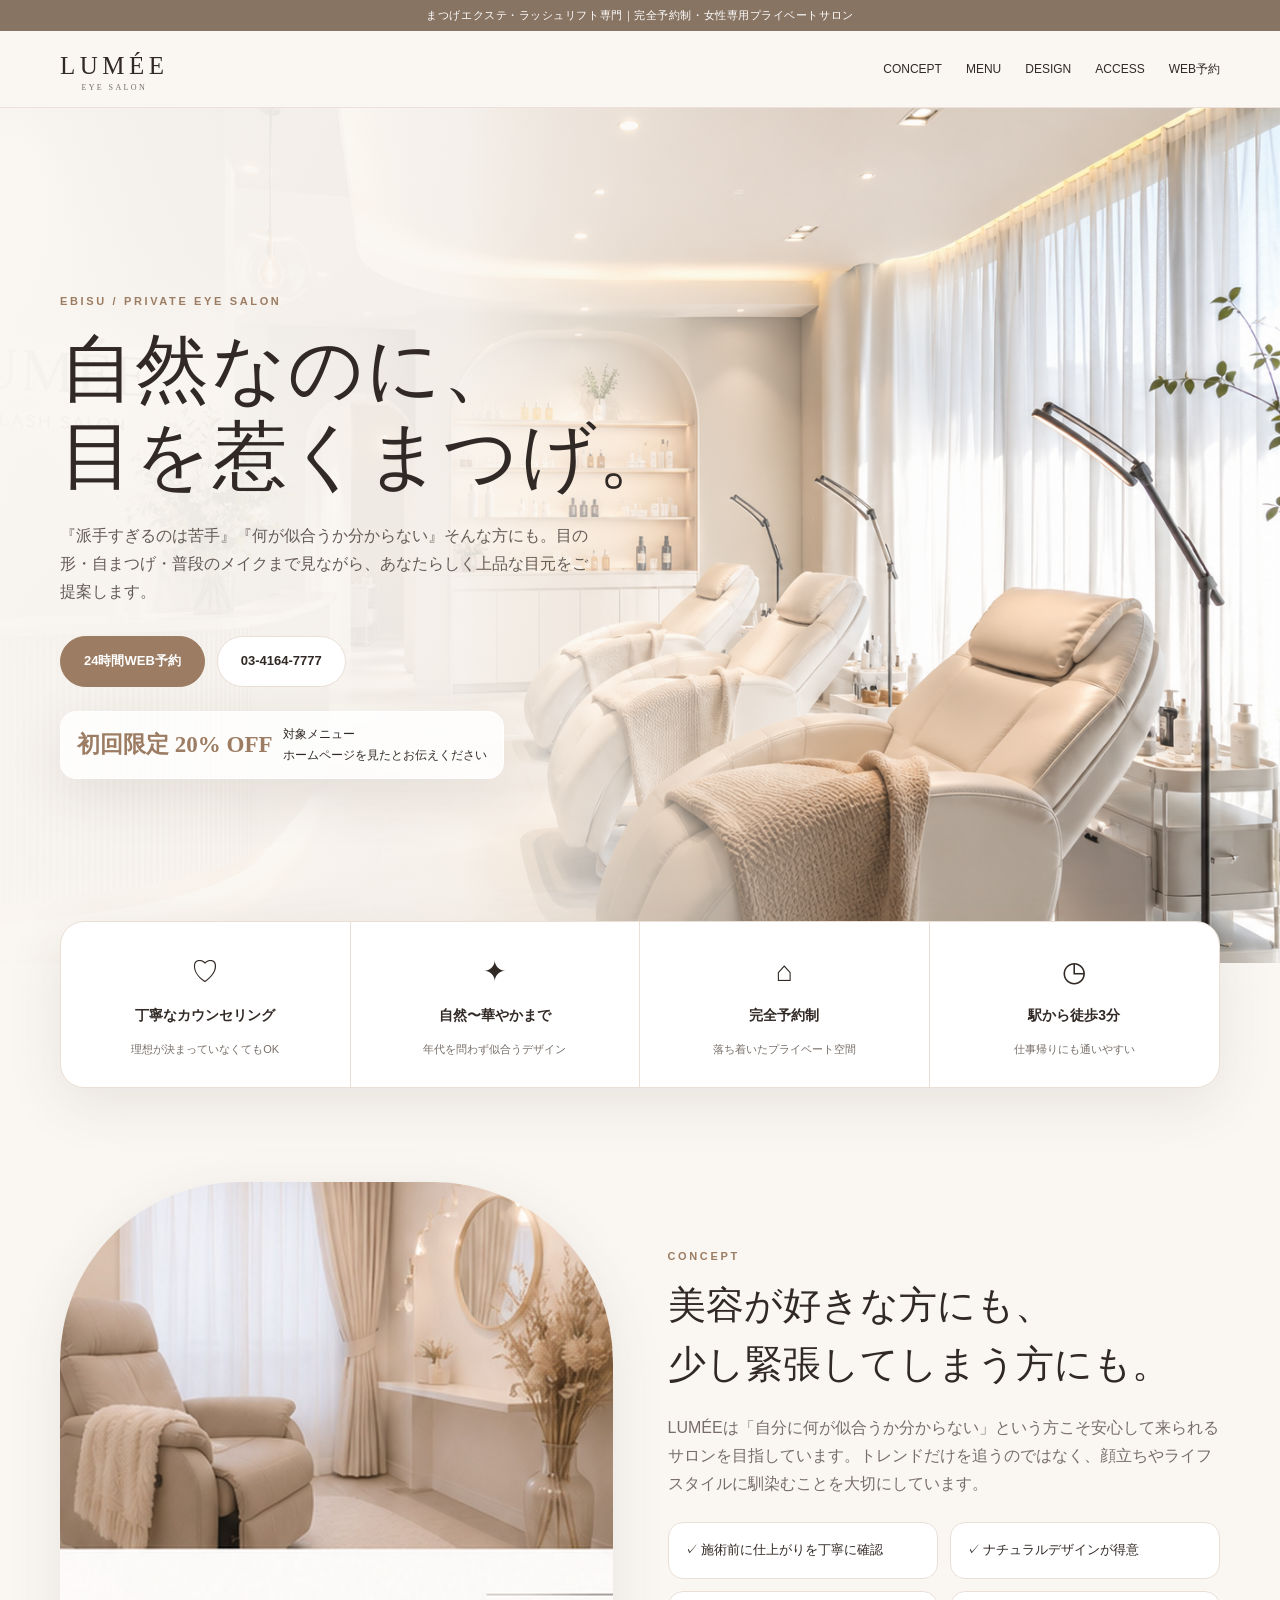
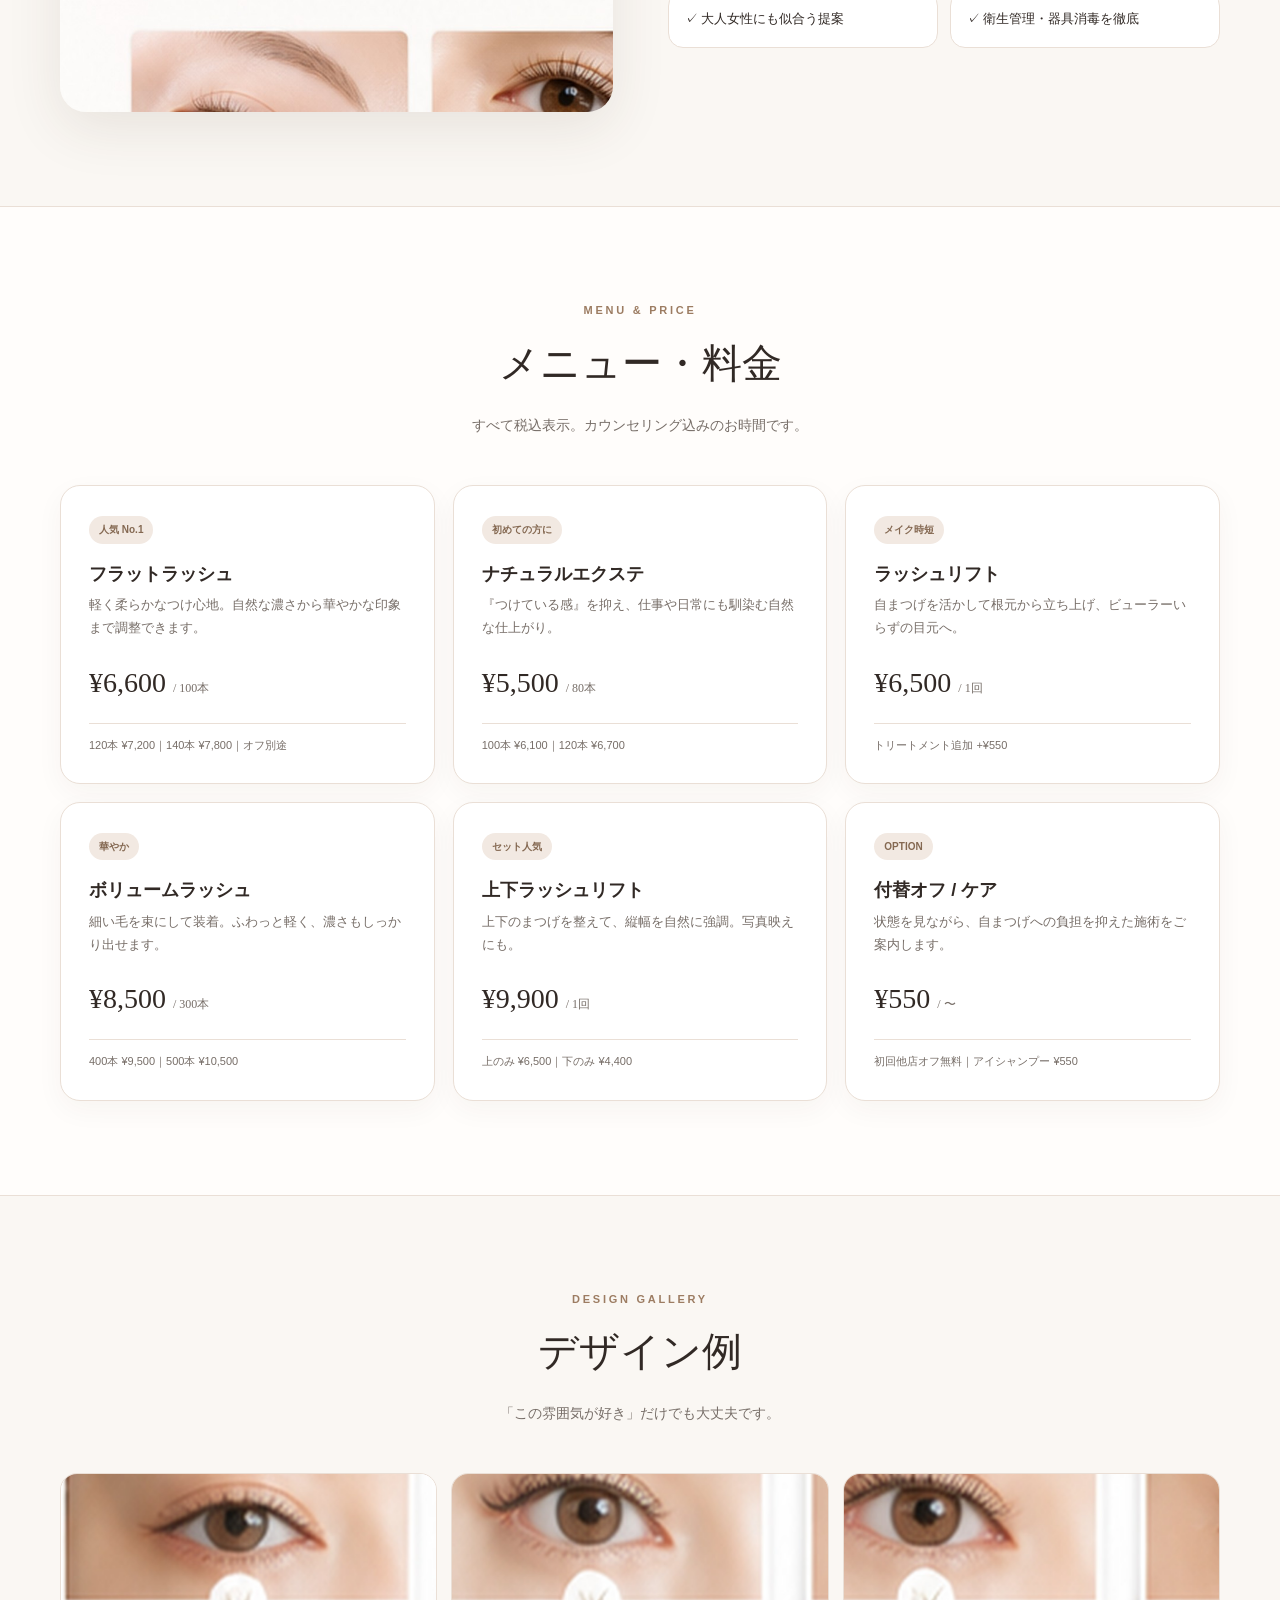
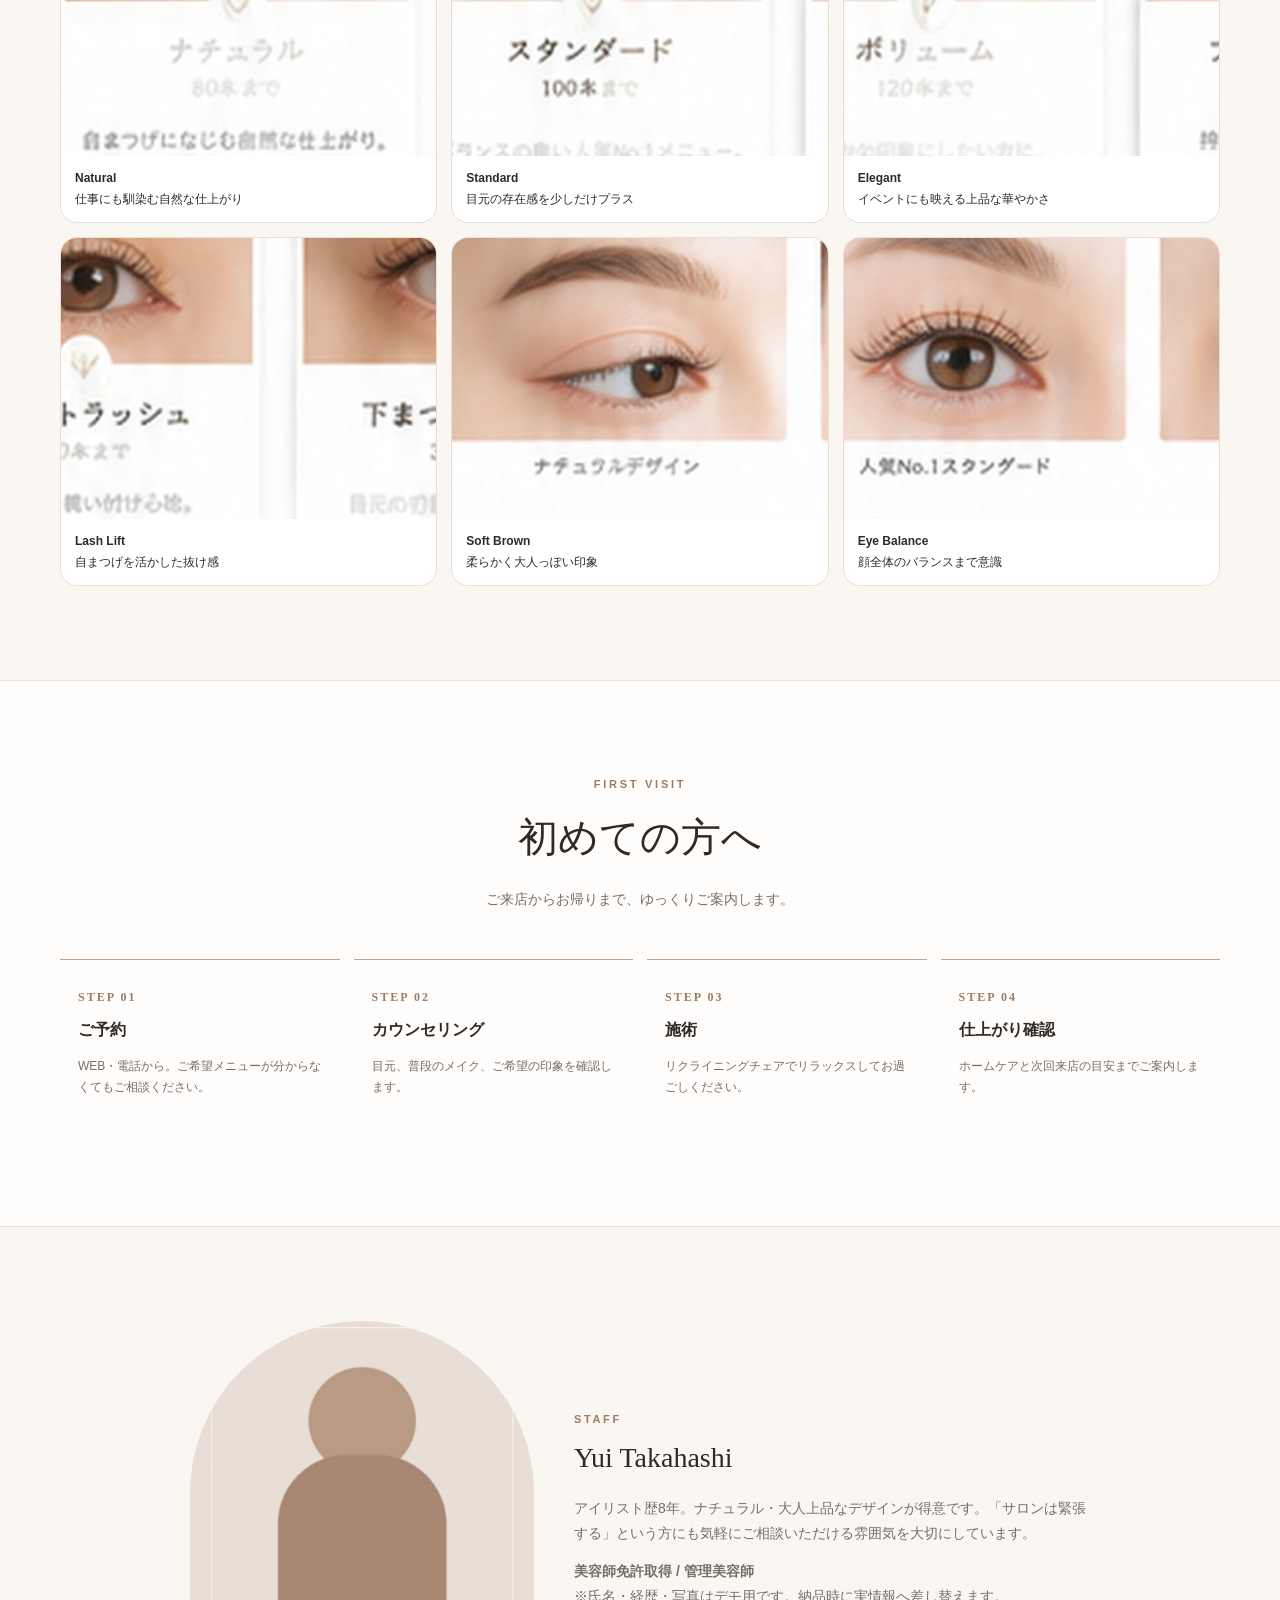
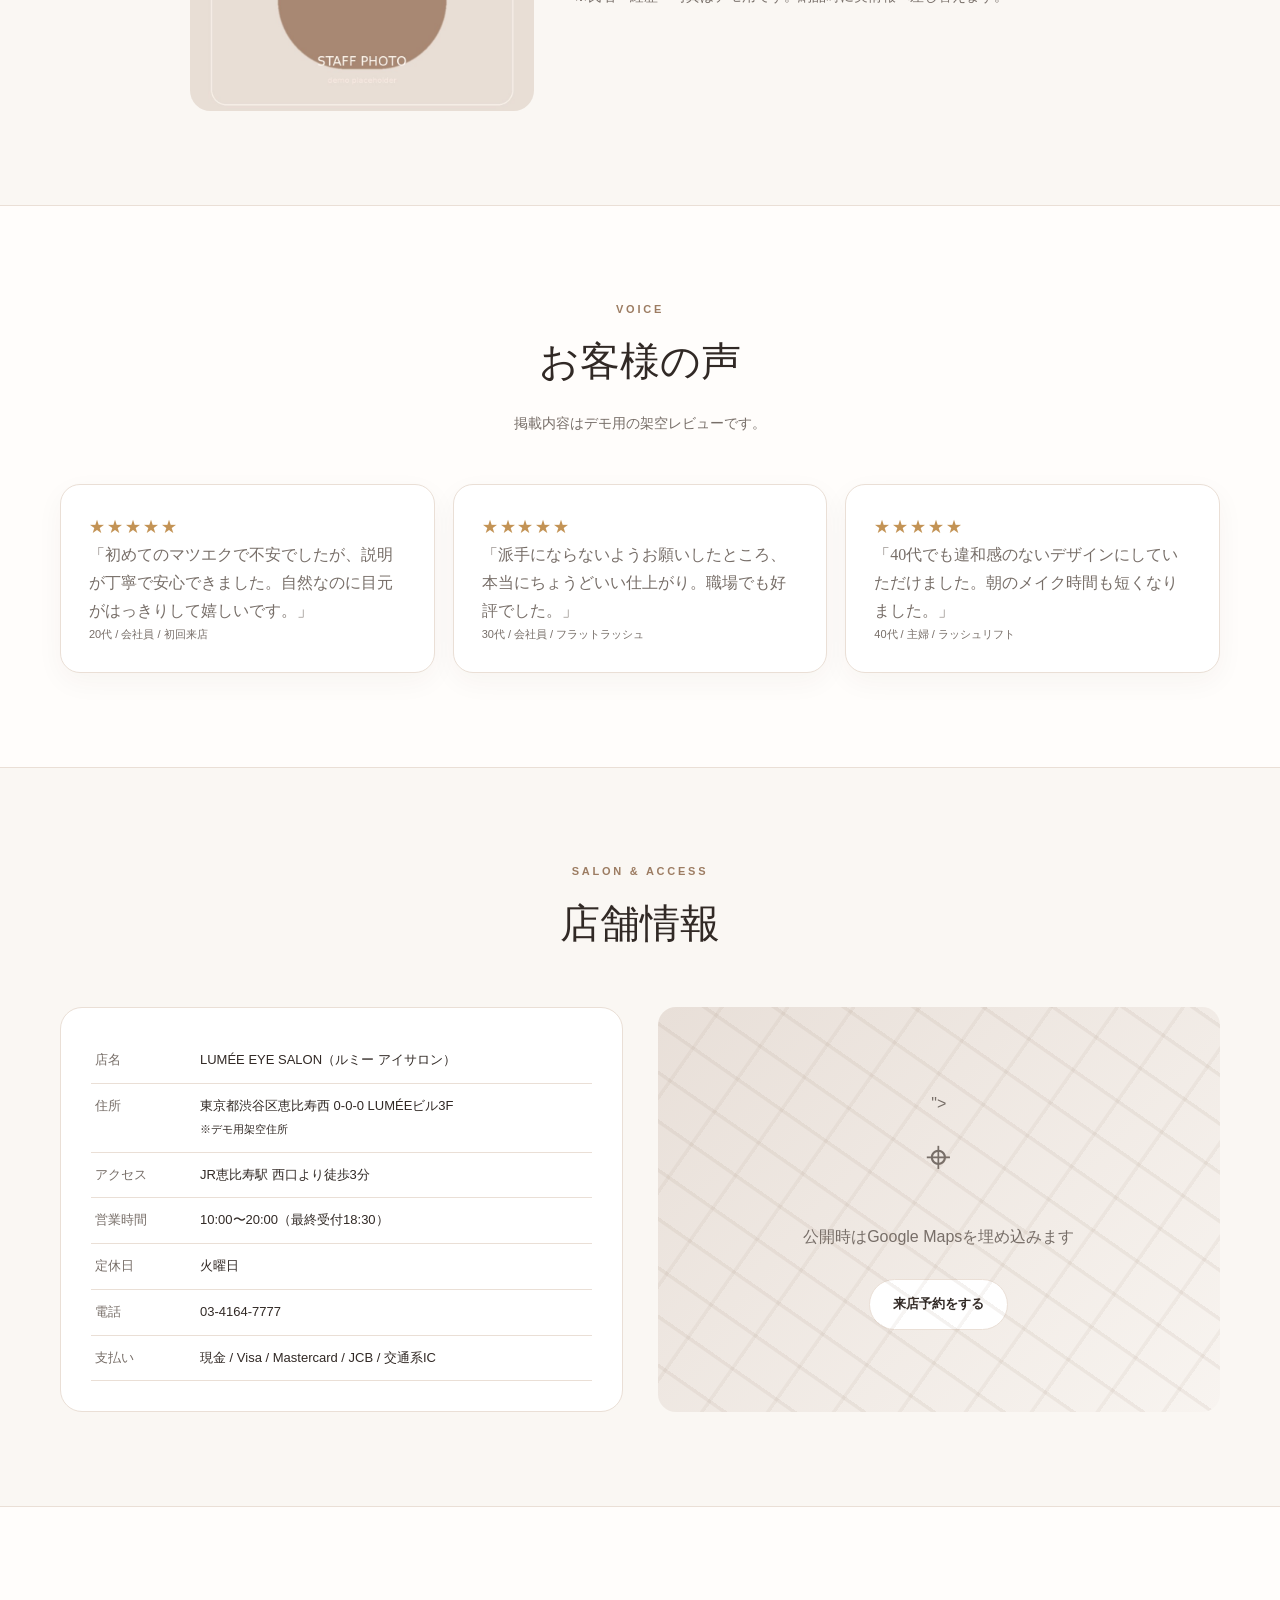
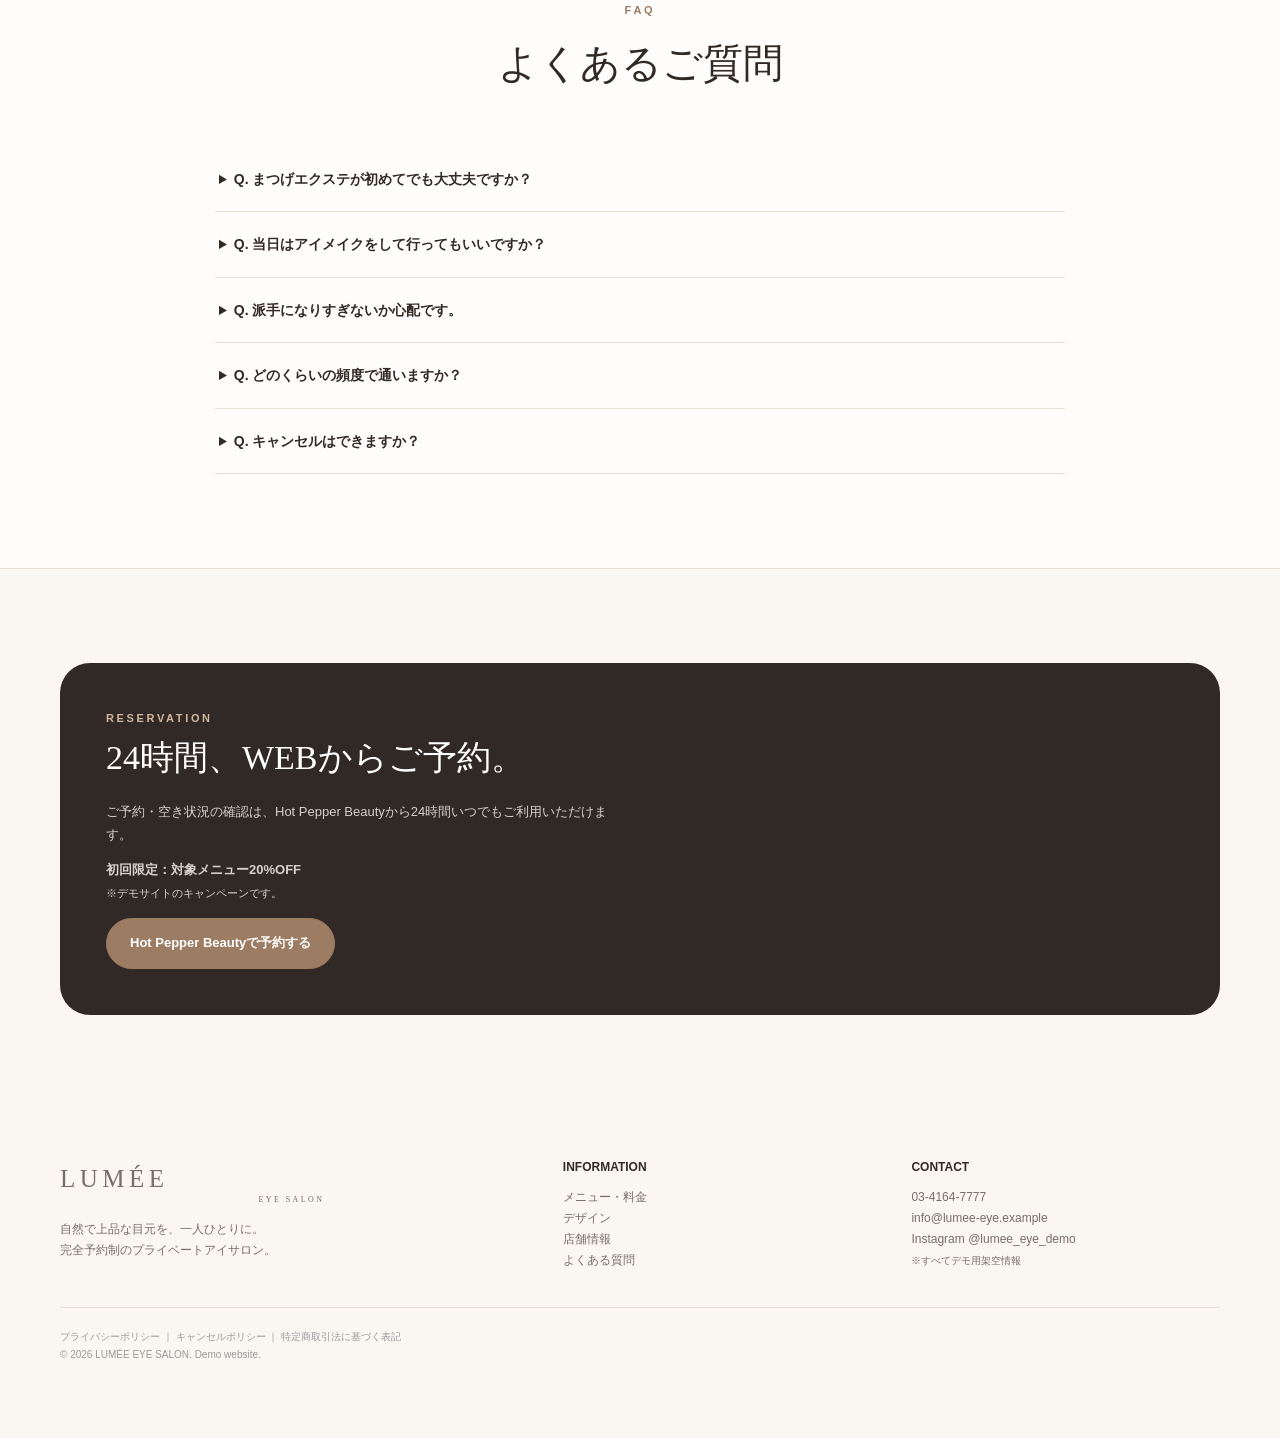
==== commit a5b71bce: "Update index.html" ====
--- a/index.html
+++ b/index.html
@@ -10,7 +10,7 @@
 <section class="alt"><div class="container"><div class="head"><div class="en">FIRST VISIT</div><h2>初めての方へ</h2><p>ご来店からお帰りまで、ゆっくりご案内します。</p></div><div class="flow"><div class="step"><strong>STEP 01</strong><h3>ご予約</h3><p>WEB・電話から。ご希望メニューが分からなくてもご相談ください。</p></div><div class="step"><strong>STEP 02</strong><h3>カウンセリング</h3><p>目元、普段のメイク、ご希望の印象を確認します。</p></div><div class="step"><strong>STEP 03</strong><h3>施術</h3><p>リクライニングチェアでリラックスしてお過ごしください。</p></div><div class="step"><strong>STEP 04</strong><h3>仕上がり確認</h3><p>ホームケアと次回来店の目安までご案内します。</p></div></div></div></section>
 <section><div class="container staff"><img src="assets/staff-placeholder.jpg" alt="スタッフ写真の仮画像"><div><div class="eyebrow">STAFF</div><h3>Yui Takahashi</h3><p>アイリスト歴8年。ナチュラル・大人上品なデザインが得意です。「サロンは緊張する」という方にも気軽にご相談いただける雰囲気を大切にしています。</p><p><b>美容師免許取得 / 管理美容師</b><br>※氏名・経歴・写真はデモ用です。納品時に実情報へ差し替えます。</p></div></div></section>
 <section class="alt"><div class="container"><div class="head"><div class="en">VOICE</div><h2>お客様の声</h2><p>掲載内容はデモ用の架空レビューです。</p></div><div class="voices" id="reviewGrid"></div></div></section>
-<section id="access"><div class="container"><div class="head"><div class="en">SALON & ACCESS</div><h2>店舗情報</h2></div><div class="info-grid"><div class="info-box"><table class="info-table"><tr><th>店名</th><td data-shop-name></td></tr><tr><th>住所</th><td><span data-address></span><br><small>※デモ用架空住所</small></td></tr><tr><th>アクセス</th><td data-station></td></tr><tr><th>営業時間</th><td data-hours></td></tr><tr><th>定休日</th><td data-closed></td></tr><tr><th>電話</th><td><a data-phone href="#"></a></td></tr><tr><th>支払い</th><td data-payment></td></tr></table></div><div class="map"><div class="map-inner"><div class="pin">⌖</div><b data-station></b><br><span>公開時はGoogle Mapsを埋め込みます</span><br><br><a class="btn light" data-booking href="#reserve">来店予約をする</a></div></div></div></div></section>
+<section id="access"><div class="container"><div class="head"><div class="en">SALON & ACCESS</div><h2>店舗情報</h2></div><div class="info-grid"><div class="info-box"><table class="info-table"><tr><th>店名</th><td data-shop-name></td></tr><tr><th>住所</th><td><span data-address></span><br><small>※デモ用架空住所</small></td></tr><tr><th>アクセス</th><td data-station></td></tr><tr><th>営業時間</th><td data-hours></td></tr><tr><th>定休日</th><td data-closed></td></tr><tr><th>電話</th><td><a data-phone href="#"></a></td></tr><tr><th>支払い</th><td data-payment></td></tr></table></div><div class="map"><div class="<iframe src="https://www.google.com/maps/embed?pb=!1m18!1m12!1m3!1d1916.9424367334925!2d139.63605032004855!3d35.89609117595322!2m3!1f0!2f0!3f0!3m2!1i1024!2i768!4f13.1!3m3!1m2!1s0x6018c10e98225e65%3A0x84c03cde4d6e5b83!2z44Kz44Kv44O844Oz44K344OG44Kj!5e1!3m2!1sja!2sjp!4v1787157993291!5m2!1sja!2sjp" width="600" height="450" style="border:0;" allowfullscreen="" loading="lazy" referrerpolicy="strict-origin-when-cross-origin"></iframe>"><div class="pin">⌖</div><b data-station></b><br><span>公開時はGoogle Mapsを埋め込みます</span><br><br><a class="btn light" data-booking href="#reserve">来店予約をする</a></div></div></div></div></section>
 <section id="faq" class="alt"><div class="container"><div class="head"><div class="en">FAQ</div><h2>よくあるご質問</h2></div><div class="faq" id="faqList"></div></div></section>
 <section id="reserve"><div class="container reserve-wrap"><div><div class="eyebrow" style="color:#d3b79f">RESERVATION</div><h2>24時間、WEBからご予約。</h2><p>ご予約・空き状況の確認は、Hot Pepper Beautyから24時間いつでもご利用いただけます。</p><p><b>初回限定：対象メニュー20%OFF</b><br><small>※デモサイトのキャンペーンです。</small></p><a class="btn gold" href="https://beauty.hotpepper.jp/" target="_blank" rel="noopener noreferrer">Hot Pepper Beautyで予約する</a></div></div></section>
 </main>
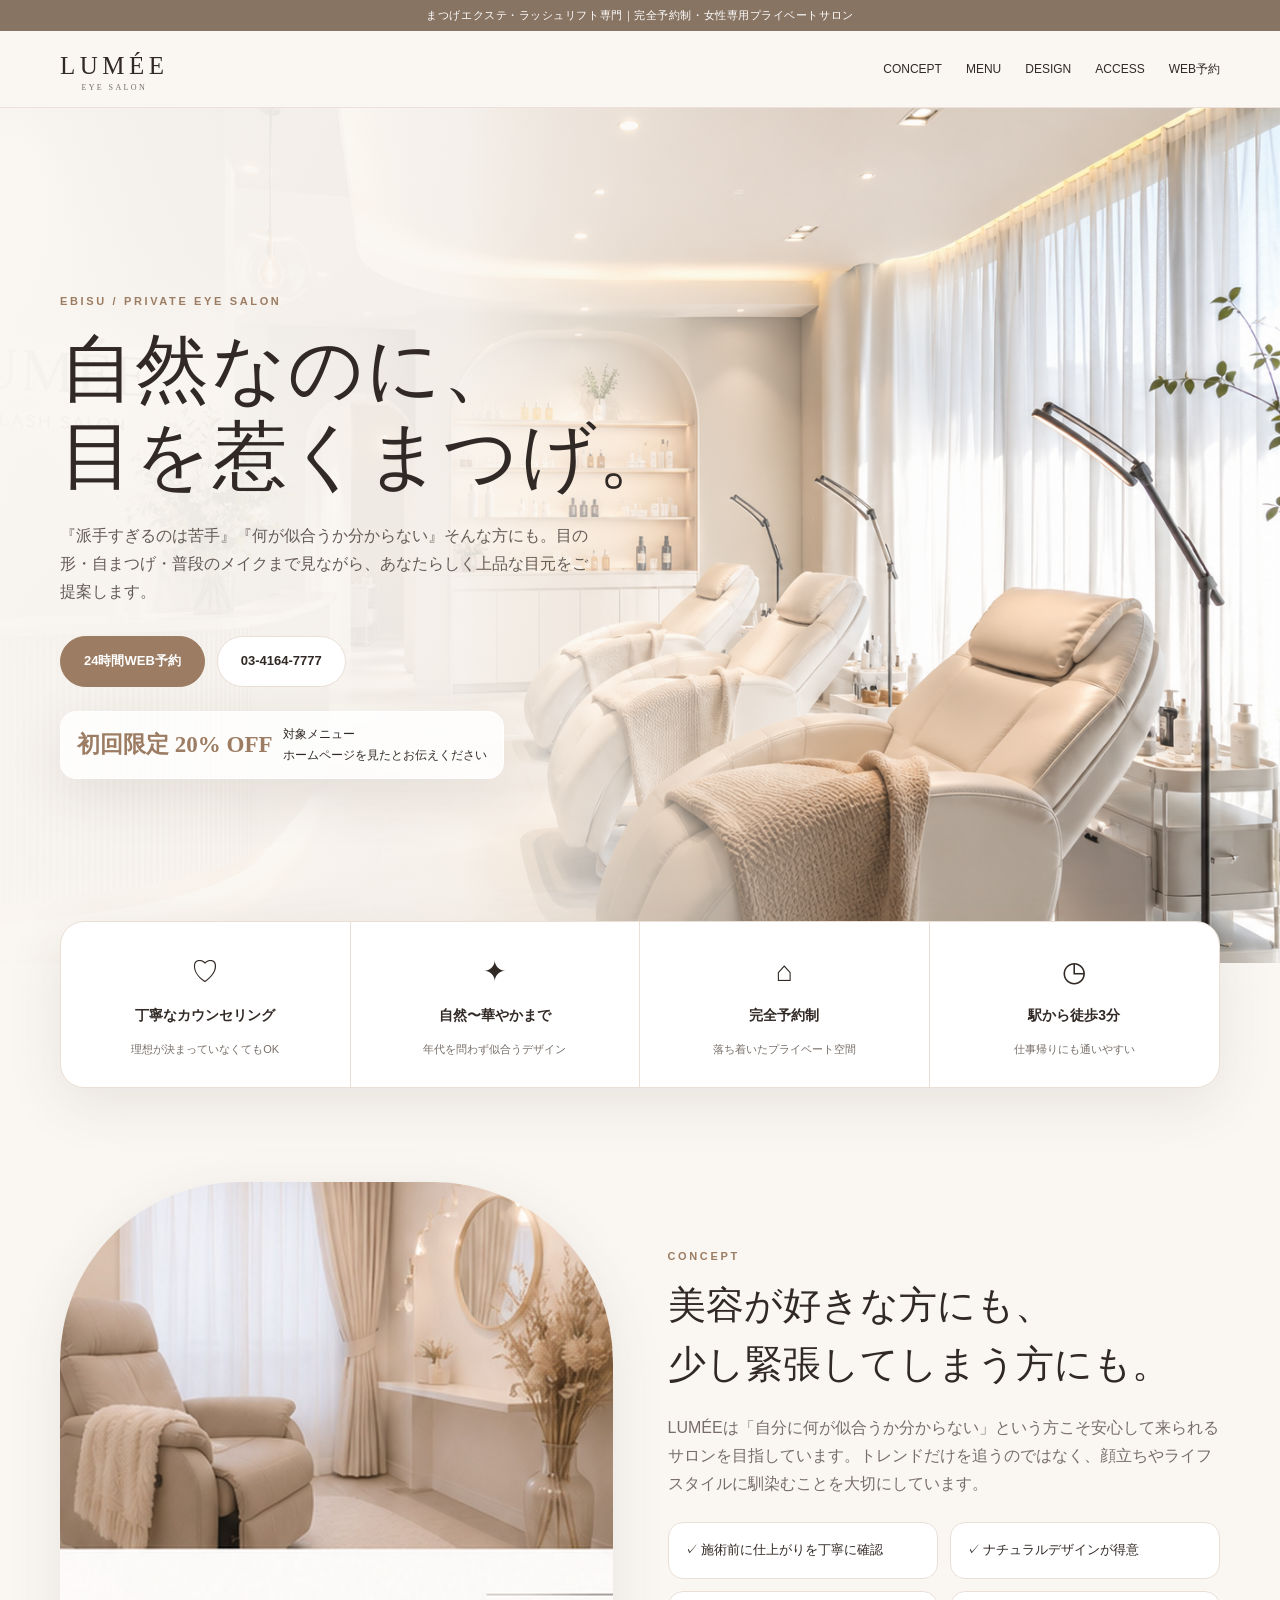
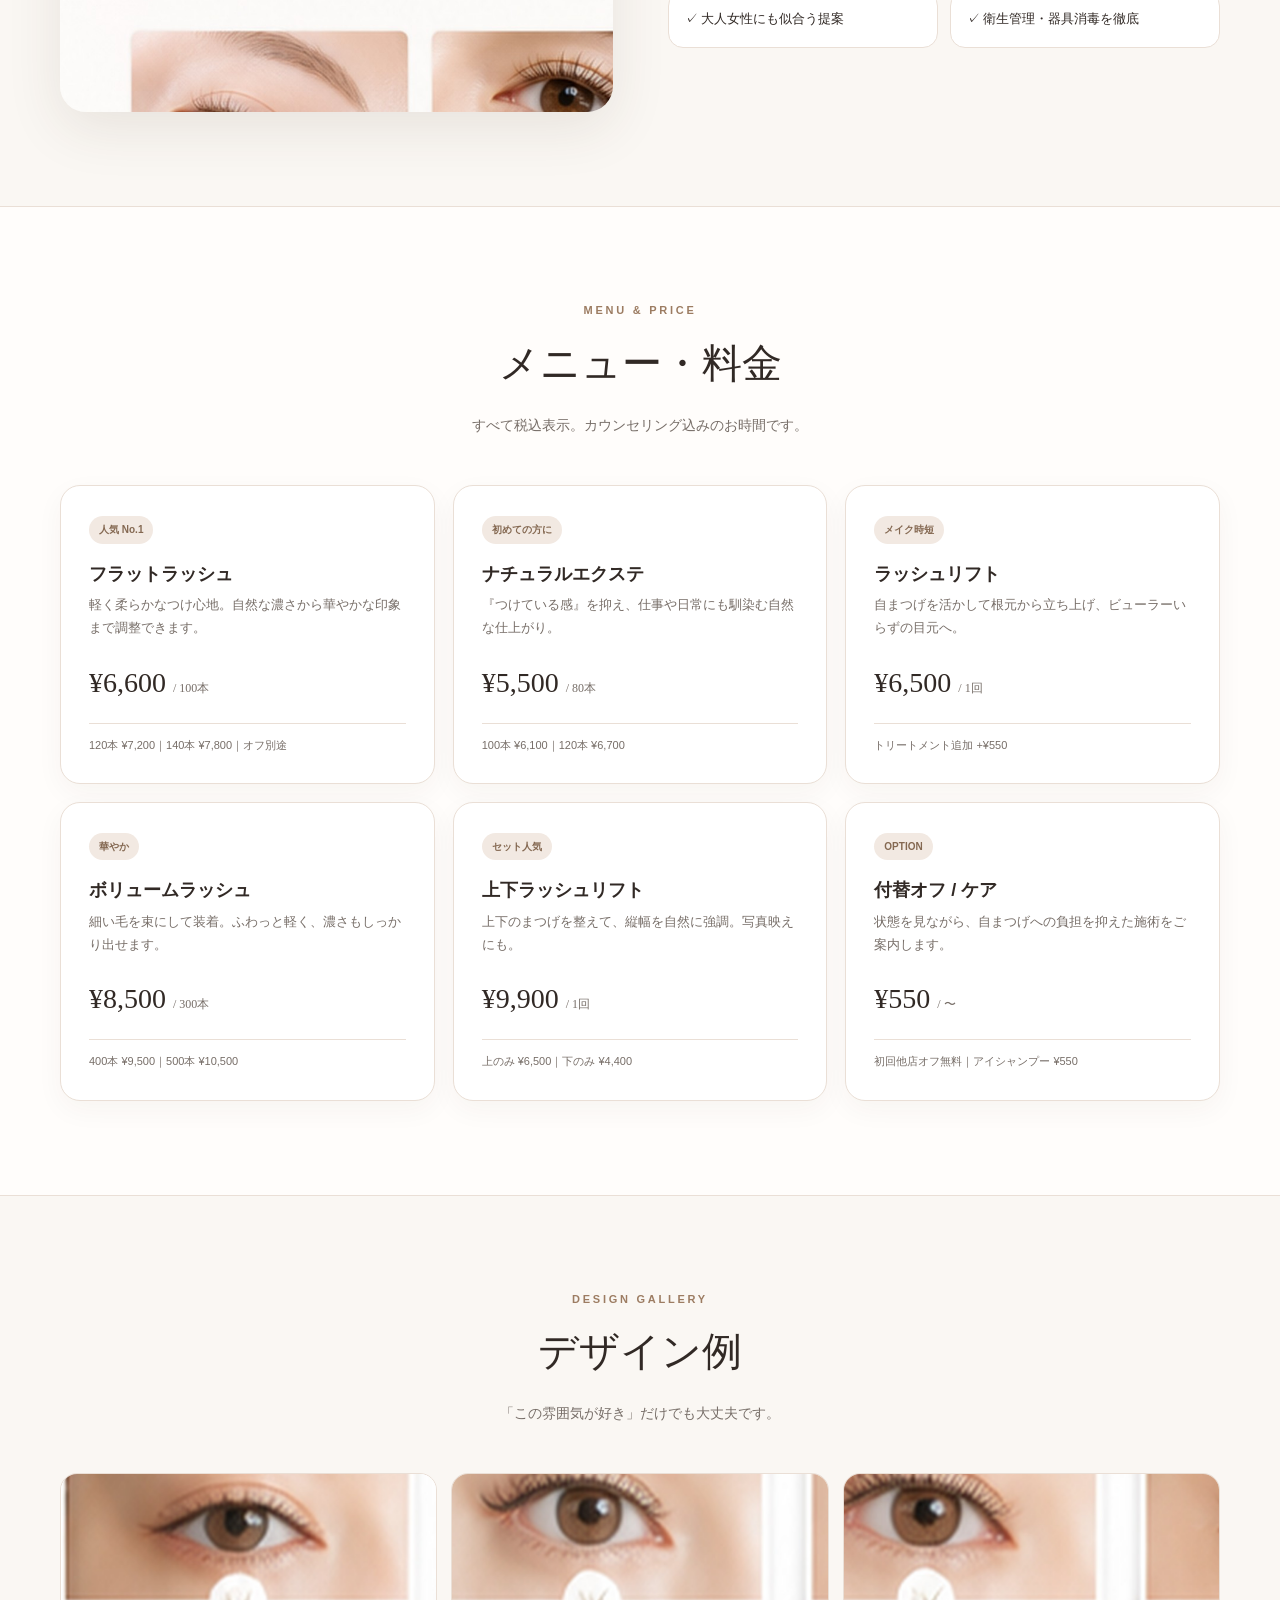
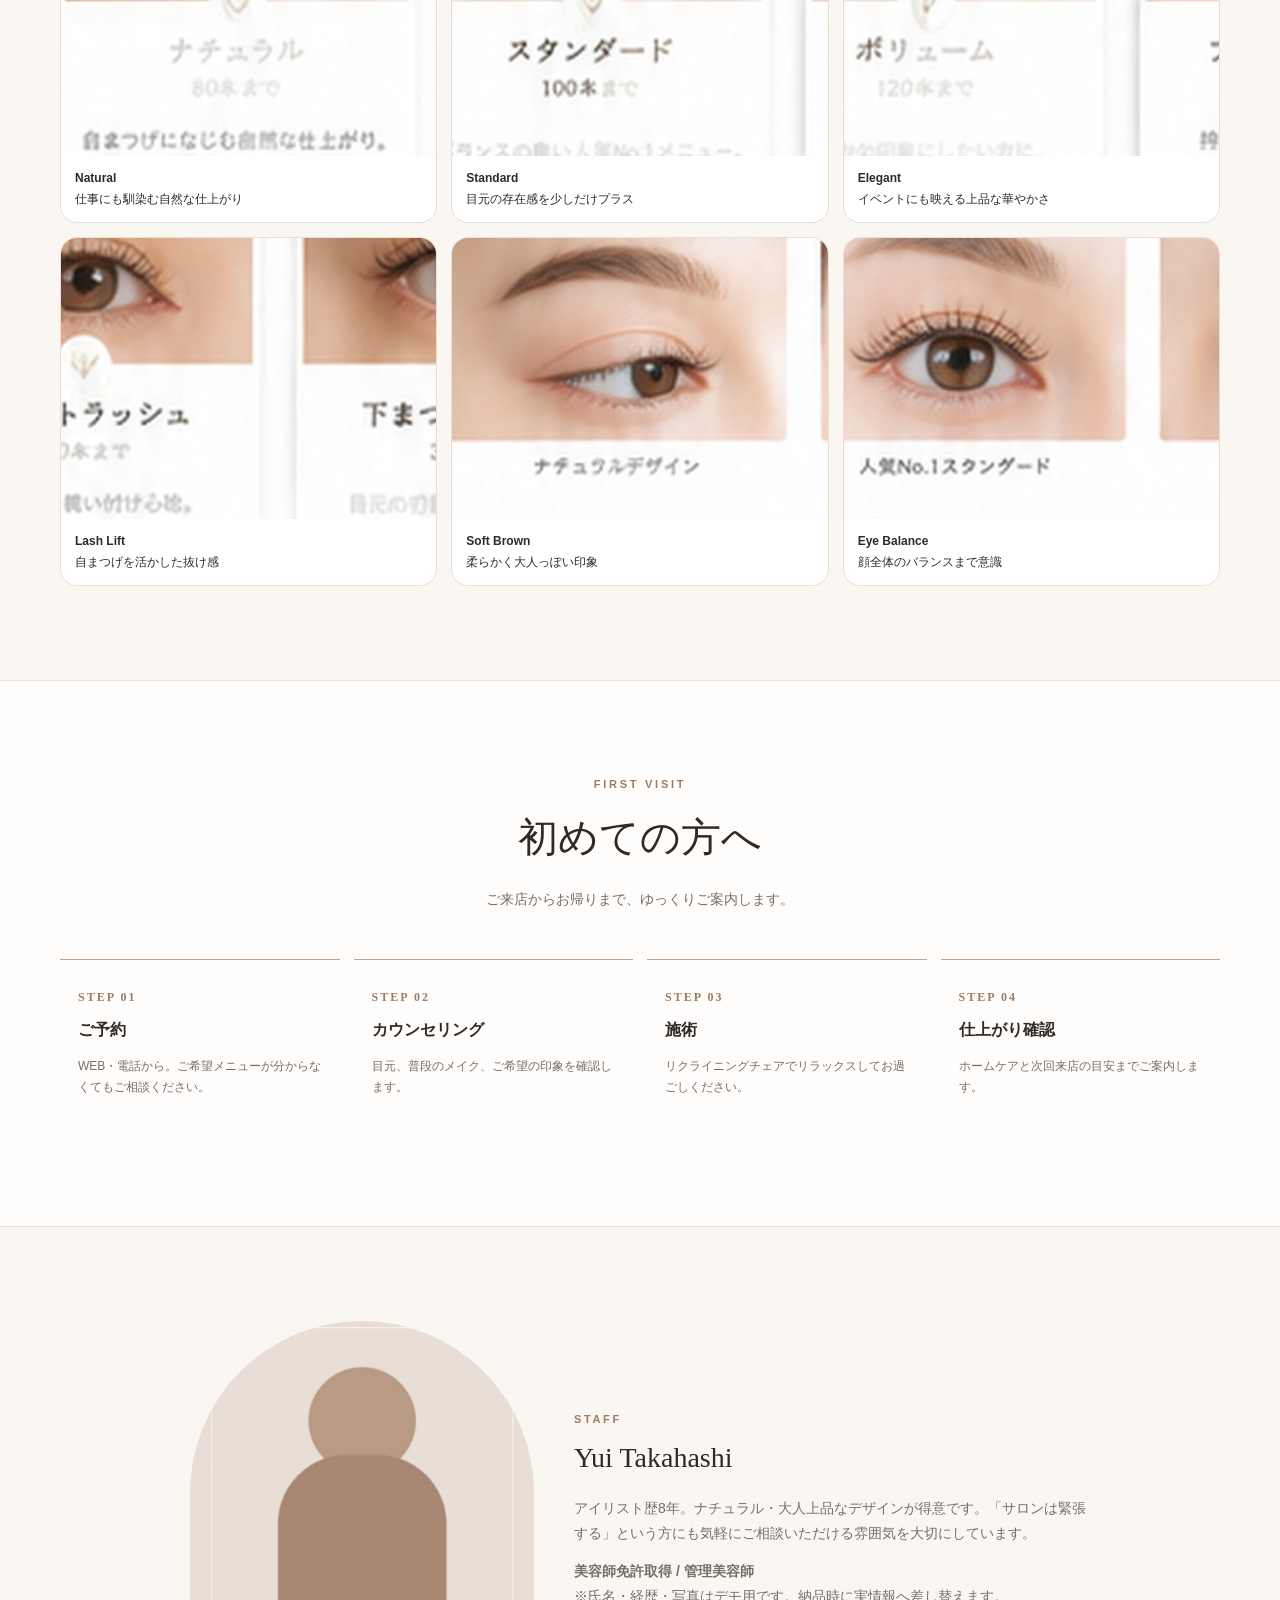
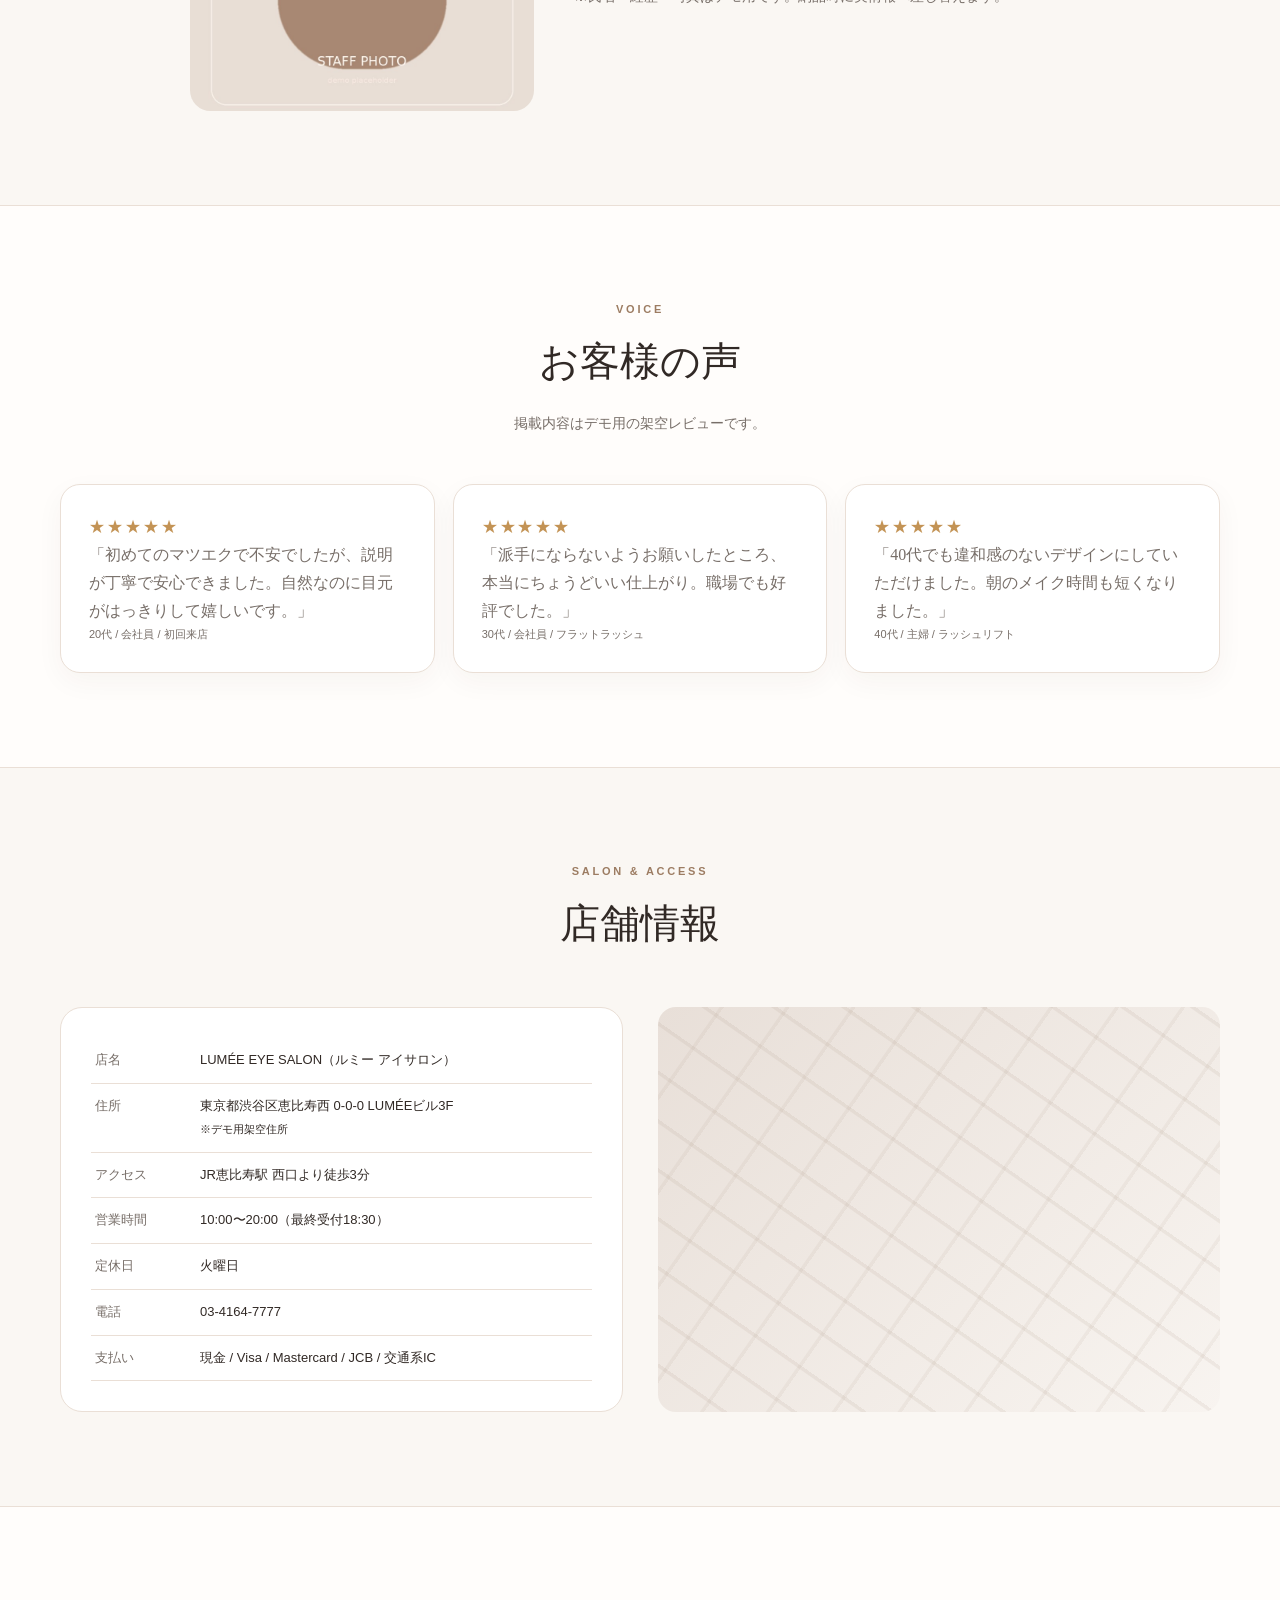
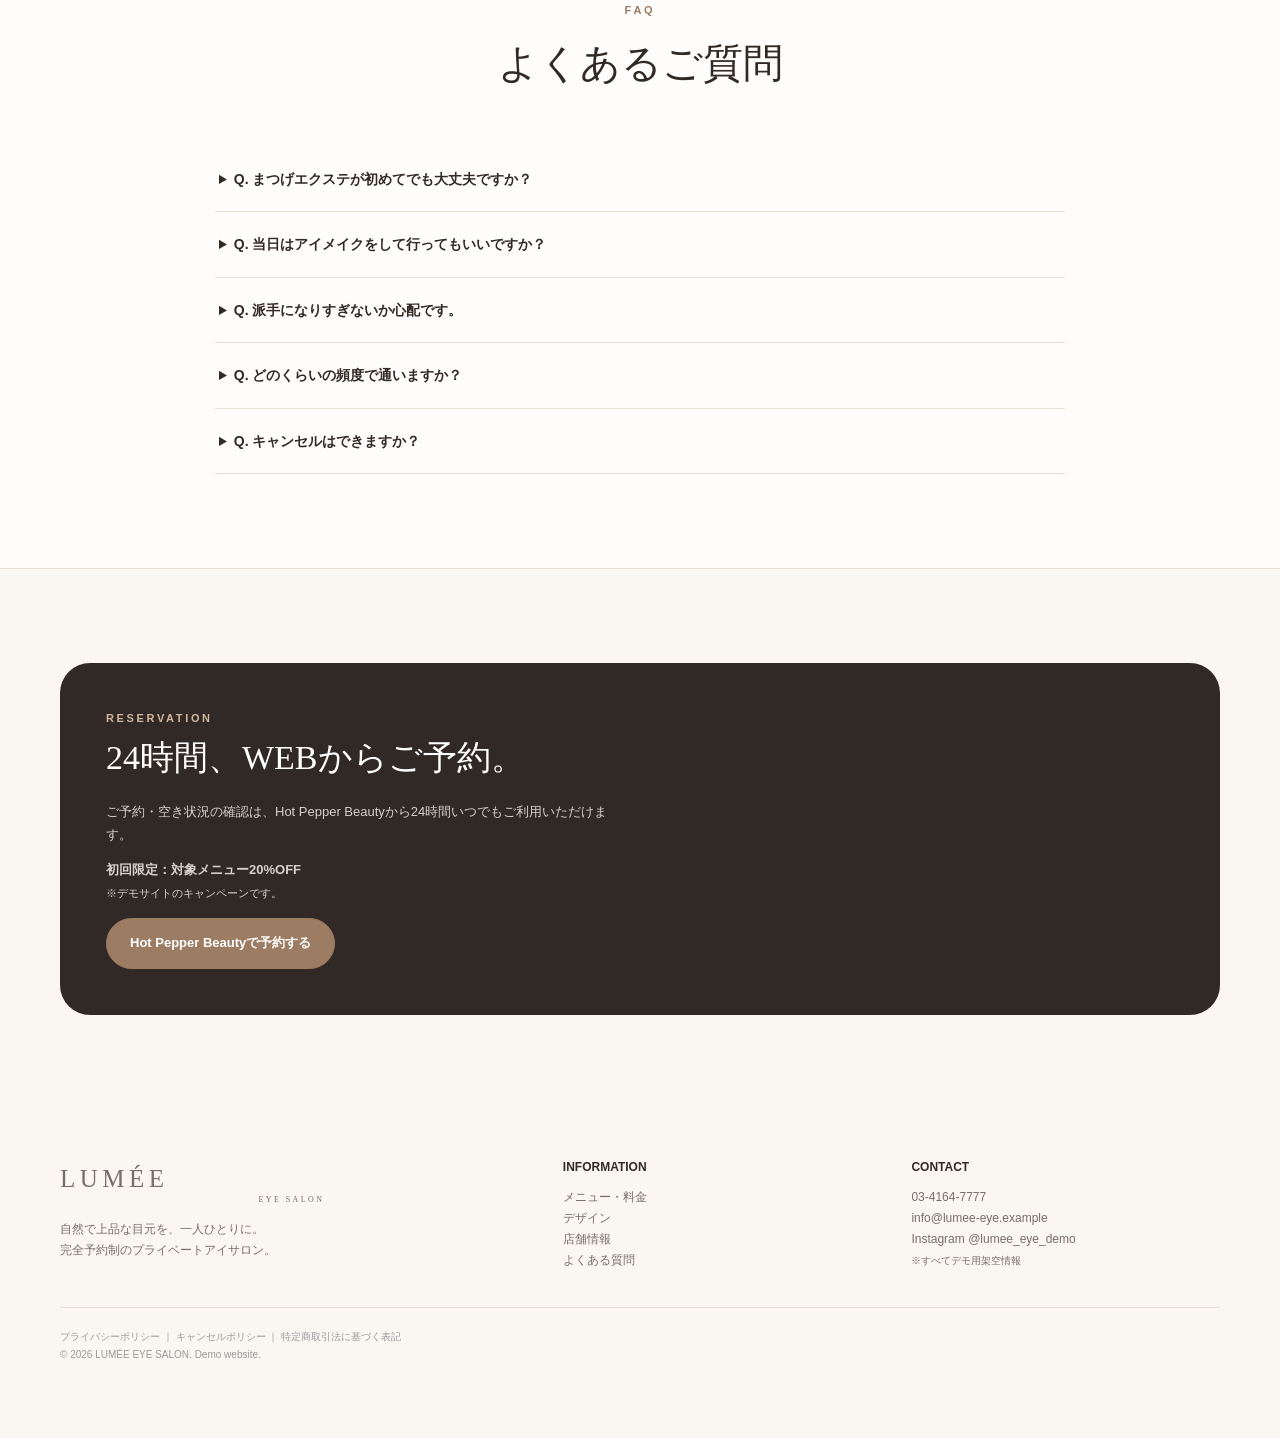
==== commit e9b5beee: "Update index.html" ====
--- a/index.html
+++ b/index.html
@@ -10,7 +10,7 @@
 <section class="alt"><div class="container"><div class="head"><div class="en">FIRST VISIT</div><h2>初めての方へ</h2><p>ご来店からお帰りまで、ゆっくりご案内します。</p></div><div class="flow"><div class="step"><strong>STEP 01</strong><h3>ご予約</h3><p>WEB・電話から。ご希望メニューが分からなくてもご相談ください。</p></div><div class="step"><strong>STEP 02</strong><h3>カウンセリング</h3><p>目元、普段のメイク、ご希望の印象を確認します。</p></div><div class="step"><strong>STEP 03</strong><h3>施術</h3><p>リクライニングチェアでリラックスしてお過ごしください。</p></div><div class="step"><strong>STEP 04</strong><h3>仕上がり確認</h3><p>ホームケアと次回来店の目安までご案内します。</p></div></div></div></section>
 <section><div class="container staff"><img src="assets/staff-placeholder.jpg" alt="スタッフ写真の仮画像"><div><div class="eyebrow">STAFF</div><h3>Yui Takahashi</h3><p>アイリスト歴8年。ナチュラル・大人上品なデザインが得意です。「サロンは緊張する」という方にも気軽にご相談いただける雰囲気を大切にしています。</p><p><b>美容師免許取得 / 管理美容師</b><br>※氏名・経歴・写真はデモ用です。納品時に実情報へ差し替えます。</p></div></div></section>
 <section class="alt"><div class="container"><div class="head"><div class="en">VOICE</div><h2>お客様の声</h2><p>掲載内容はデモ用の架空レビューです。</p></div><div class="voices" id="reviewGrid"></div></div></section>
-<section id="access"><div class="container"><div class="head"><div class="en">SALON & ACCESS</div><h2>店舗情報</h2></div><div class="info-grid"><div class="info-box"><table class="info-table"><tr><th>店名</th><td data-shop-name></td></tr><tr><th>住所</th><td><span data-address></span><br><small>※デモ用架空住所</small></td></tr><tr><th>アクセス</th><td data-station></td></tr><tr><th>営業時間</th><td data-hours></td></tr><tr><th>定休日</th><td data-closed></td></tr><tr><th>電話</th><td><a data-phone href="#"></a></td></tr><tr><th>支払い</th><td data-payment></td></tr></table></div><div class="map"><div class="<iframe src="https://www.google.com/maps/embed?pb=!1m18!1m12!1m3!1d1916.9424367334925!2d139.63605032004855!3d35.89609117595322!2m3!1f0!2f0!3f0!3m2!1i1024!2i768!4f13.1!3m3!1m2!1s0x6018c10e98225e65%3A0x84c03cde4d6e5b83!2z44Kz44Kv44O844Oz44K344OG44Kj!5e1!3m2!1sja!2sjp!4v1787157993291!5m2!1sja!2sjp" width="600" height="450" style="border:0;" allowfullscreen="" loading="lazy" referrerpolicy="strict-origin-when-cross-origin"></iframe>"><div class="pin">⌖</div><b data-station></b><br><span>公開時はGoogle Mapsを埋め込みます</span><br><br><a class="btn light" data-booking href="#reserve">来店予約をする</a></div></div></div></div></section>
+<section id="access"><div class="container"><div class="head"><div class="en">SALON & ACCESS</div><h2>店舗情報</h2></div><div class="info-grid"><div class="info-box"><table class="info-table"><tr><th>店名</th><td data-shop-name></td></tr><tr><th>住所</th><td><span data-address></span><br><small>※デモ用架空住所</small></td></tr><tr><th>アクセス</th><td data-station></td></tr><tr><th>営業時間</th><td data-hours></td></tr><tr><th>定休日</th><td data-closed></td></tr><tr><th>電話</th><td><a data-phone href="#"></a></td></tr><tr><th>支払い</th><td data-payment></td></tr></table></div><div class="map"><div class="map-inner"><iframe src="https://www.google.com/maps/embed?pb=!1m18!1m12!1m3!1d1916.9424367334925!2d139.63605032004855!3d35.89609117595322!2m3!1f0!2f0!3f0!3m2!1i1024!2i768!4f13.1!3m3!1m2!1s0x6018c10e98225e65%3A0x84c03cde4d6e5b83!2z44Kz44Kv44O844Oz44K344OG44Kj!5e1!3m2!1sja!2sjp!4v1787157993291!5m2!1sja!2sjp" width="100%" height="100%" style="border:0;" allowfullscreen="" loading="lazy" referrerpolicy="strict-origin-when-cross-origin"></iframe></div></div></div></div></section>
 <section id="faq" class="alt"><div class="container"><div class="head"><div class="en">FAQ</div><h2>よくあるご質問</h2></div><div class="faq" id="faqList"></div></div></section>
 <section id="reserve"><div class="container reserve-wrap"><div><div class="eyebrow" style="color:#d3b79f">RESERVATION</div><h2>24時間、WEBからご予約。</h2><p>ご予約・空き状況の確認は、Hot Pepper Beautyから24時間いつでもご利用いただけます。</p><p><b>初回限定：対象メニュー20%OFF</b><br><small>※デモサイトのキャンペーンです。</small></p><a class="btn gold" href="https://beauty.hotpepper.jp/" target="_blank" rel="noopener noreferrer">Hot Pepper Beautyで予約する</a></div></div></section>
 </main>
